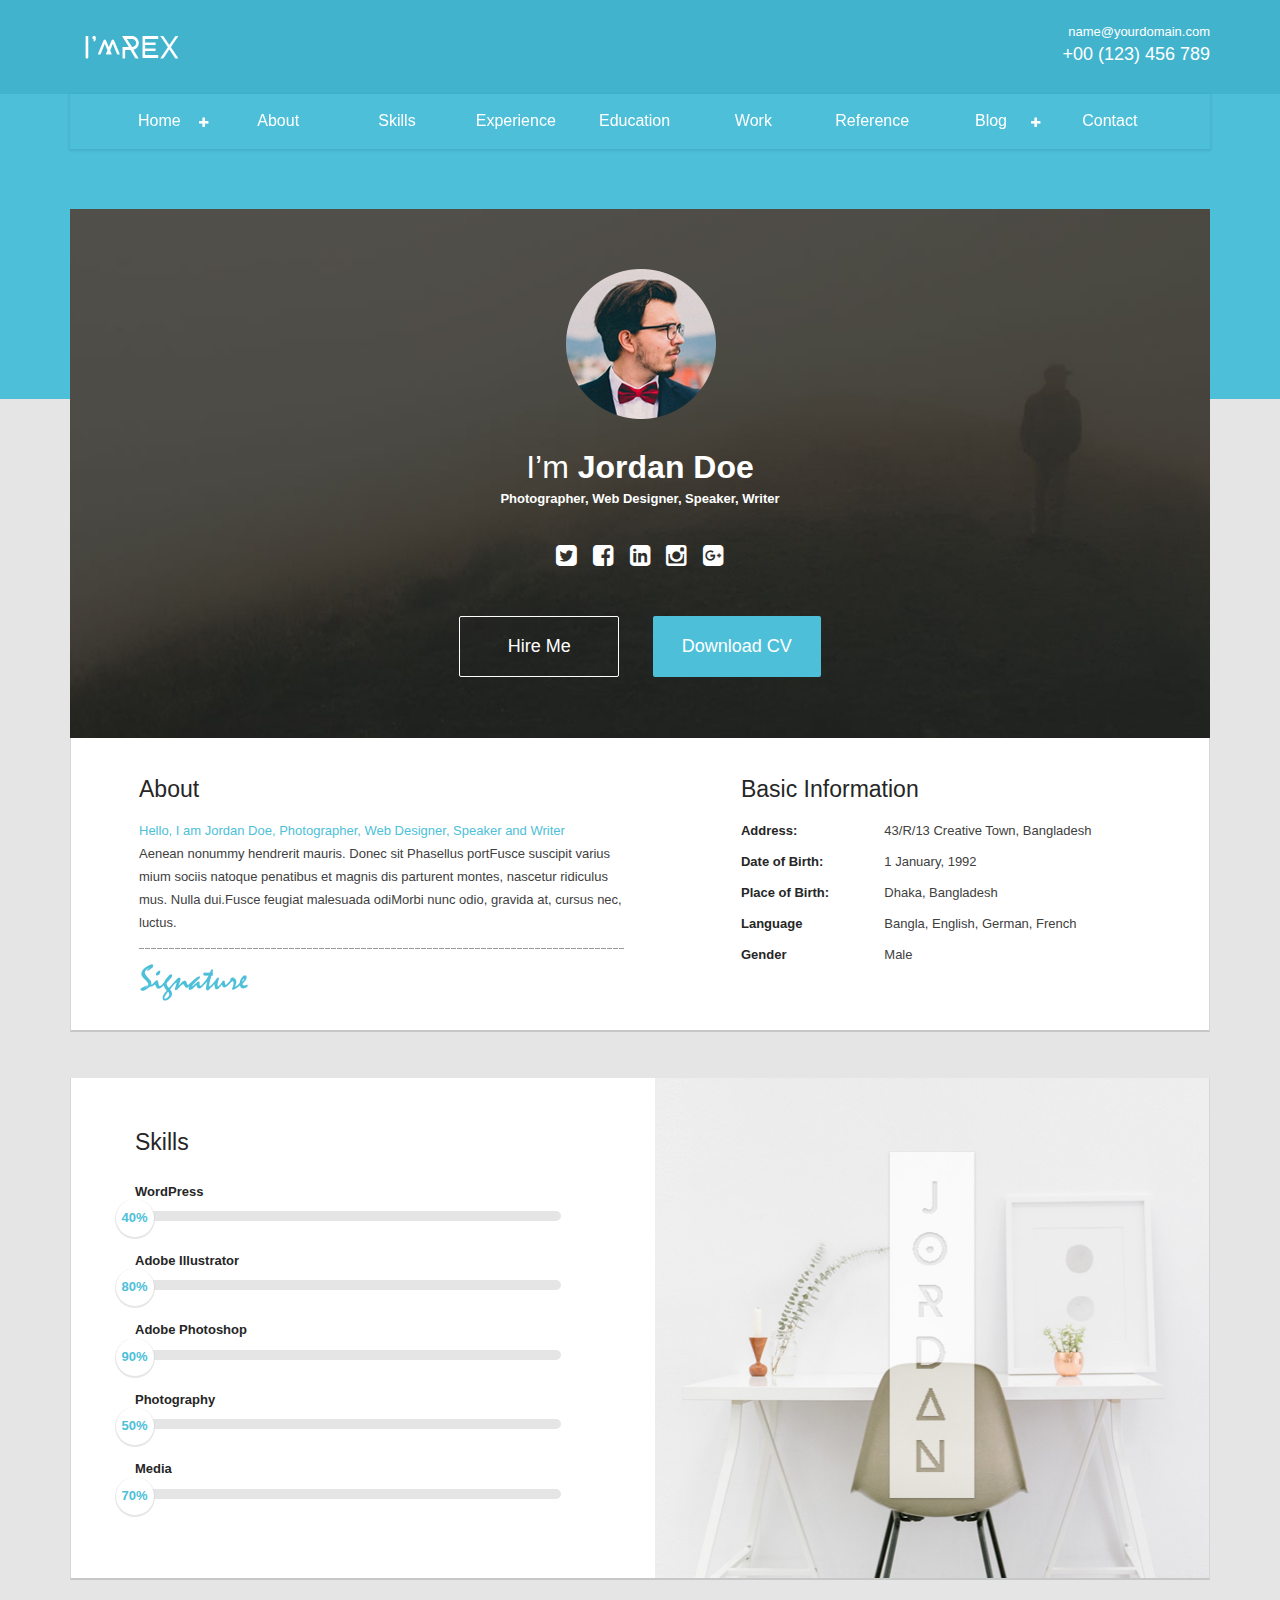
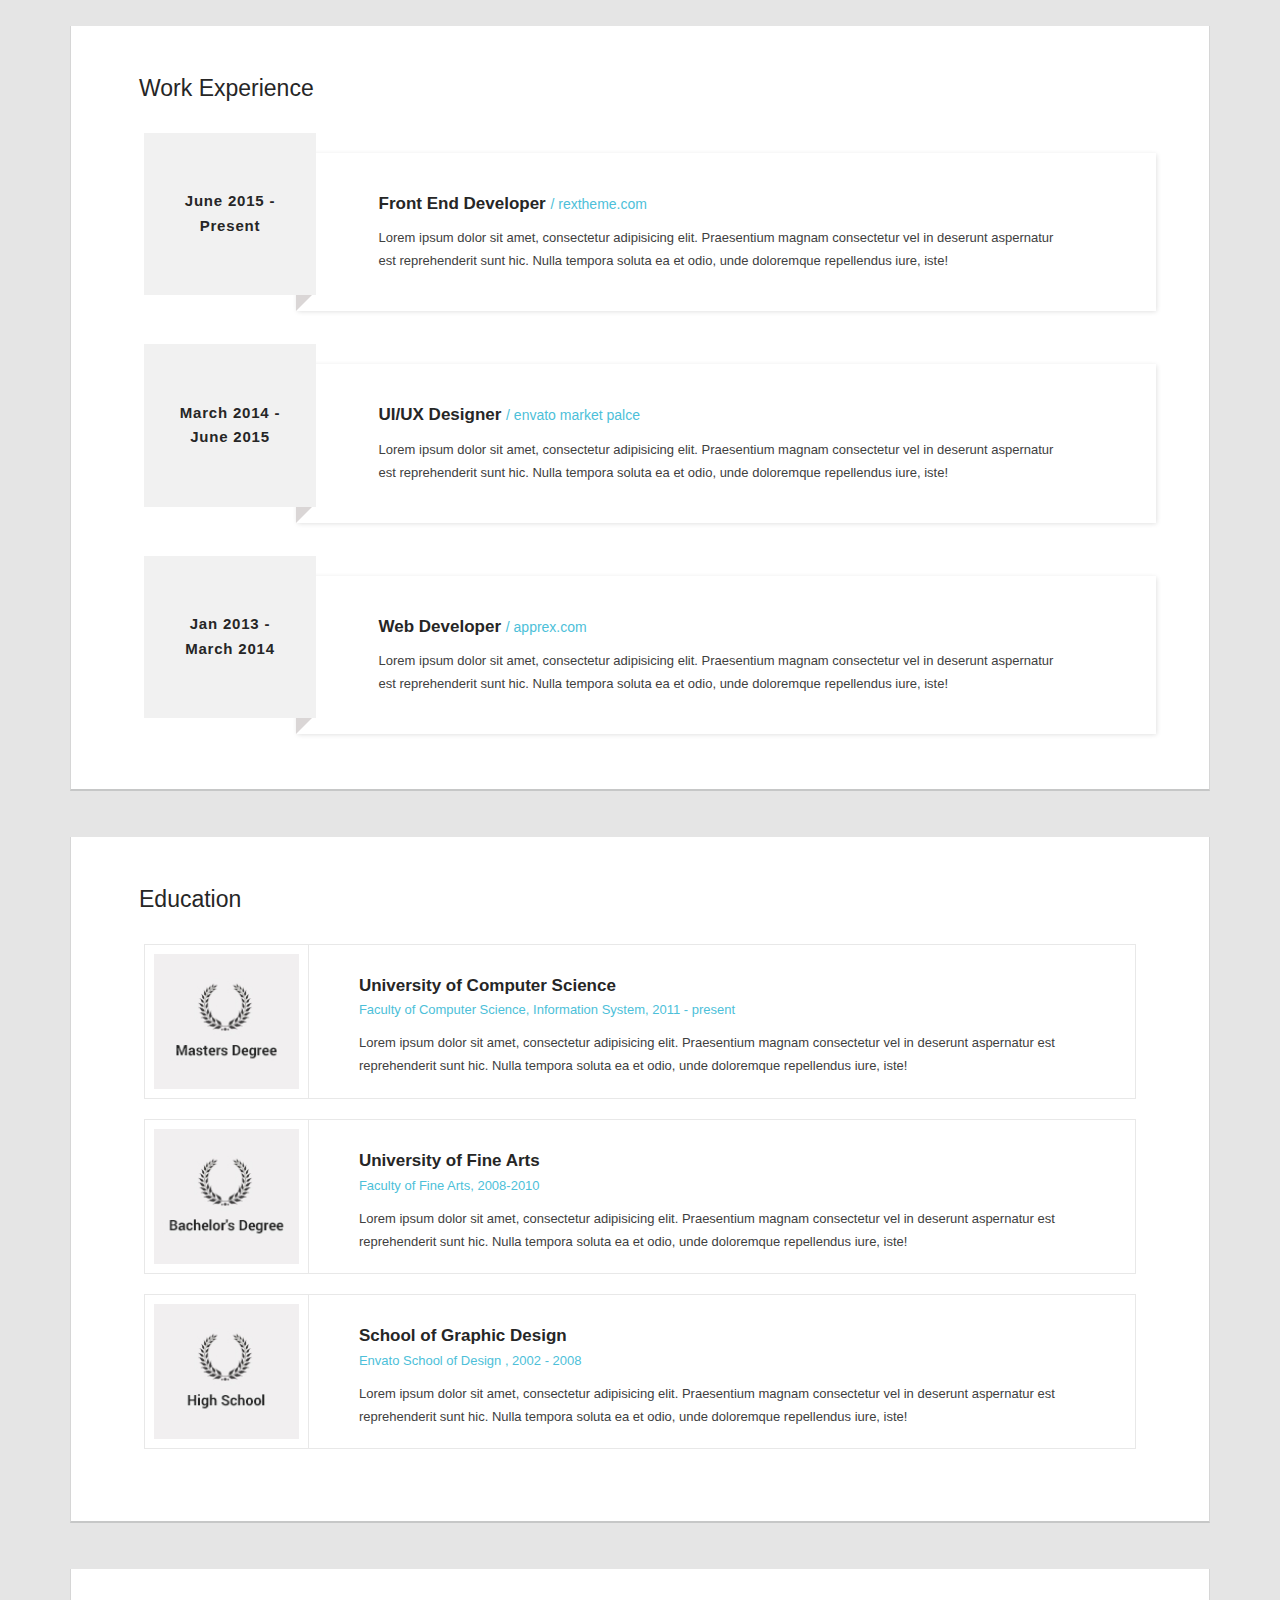
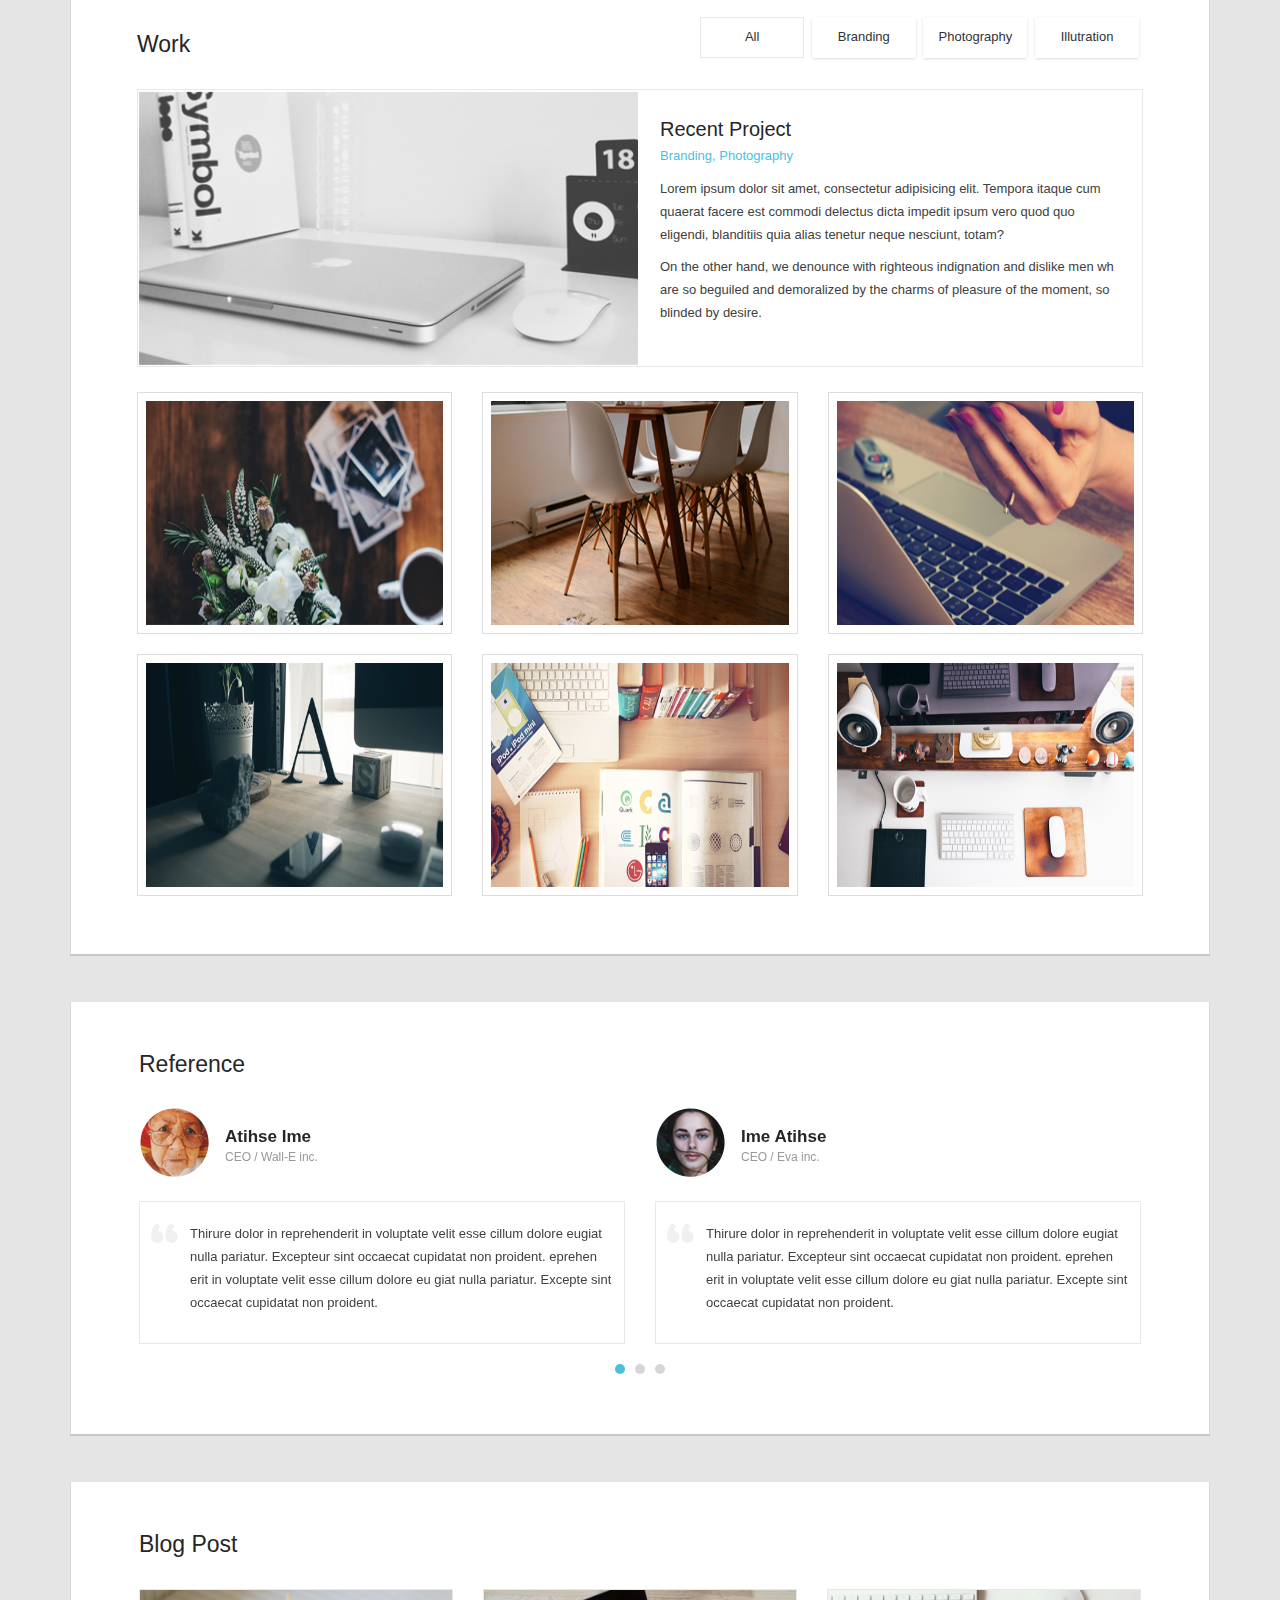
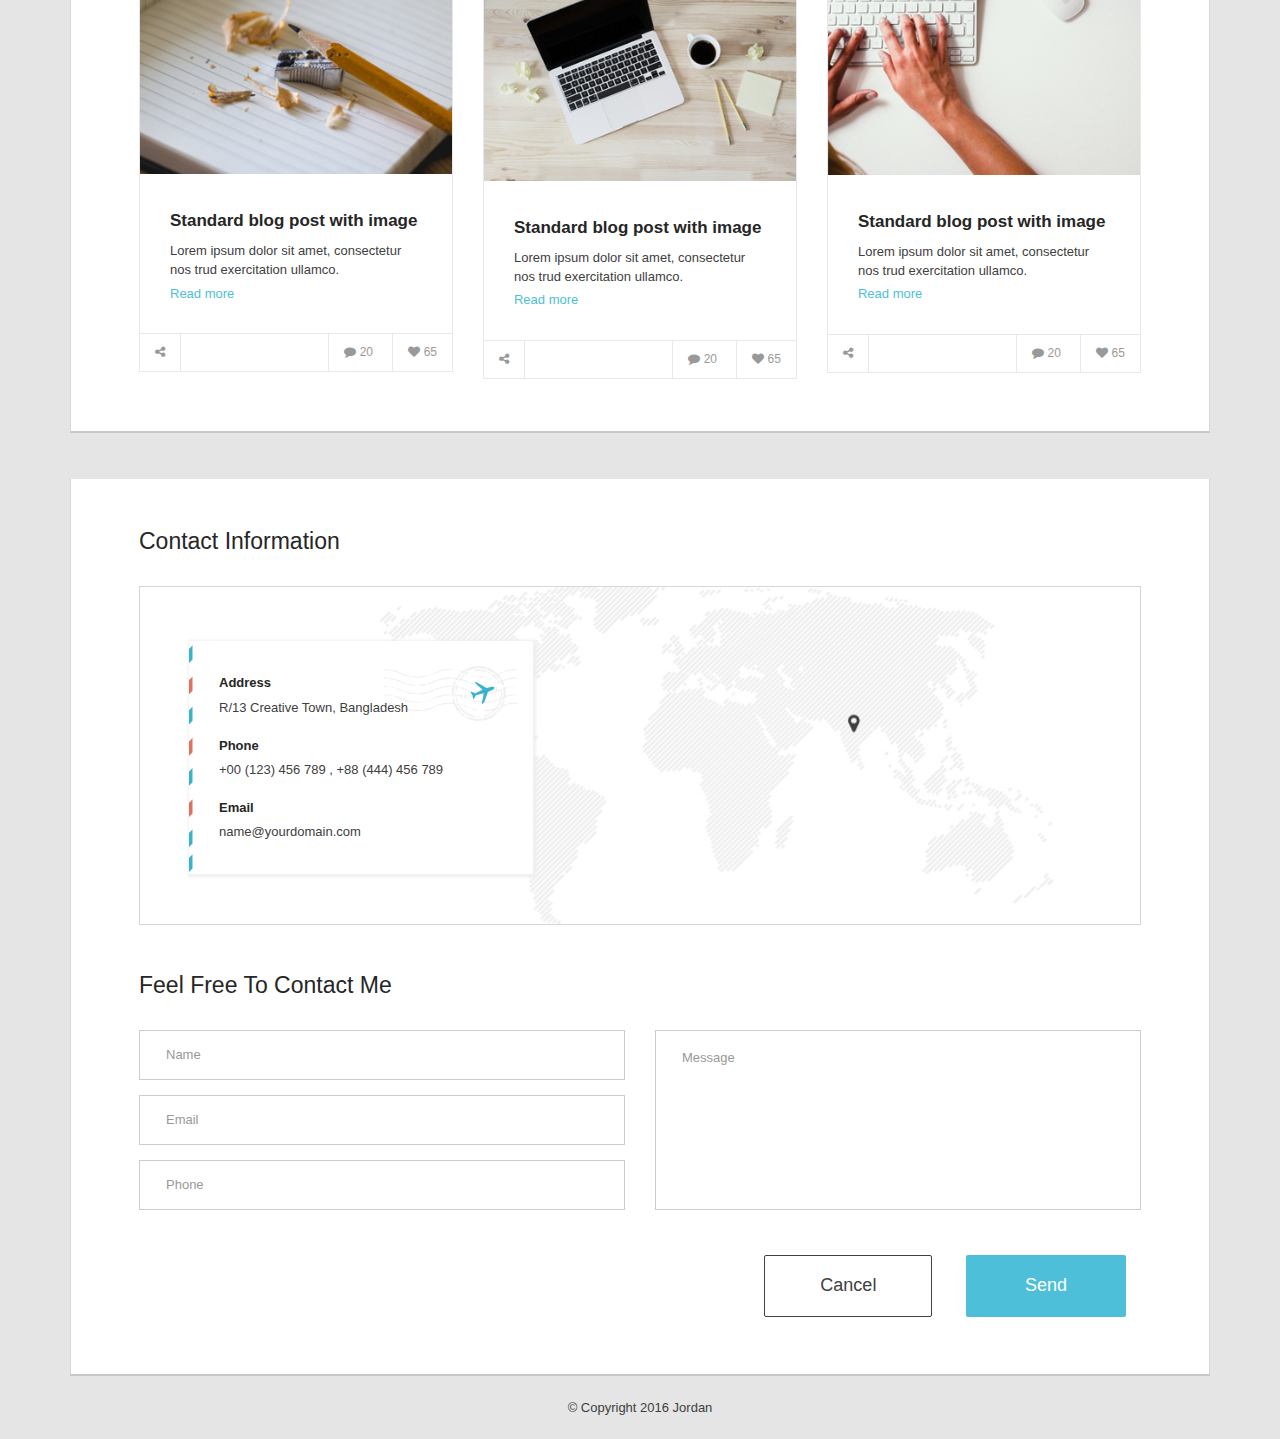
==== index.html @ 9b0bff07 "Initual commit" ====
﻿<!doctype html>
<html class="no-js" lang="">
  <head>
    <meta charset="utf-8">
    <meta http-equiv="x-ua-compatible" content="ie=edge">
    <title>I’mRex - Personal Resume HTML Template</title>
    <meta name="description" content="">
    <meta name="viewport" content="width=device-width, initial-scale=1">

    <link rel="apple-touch-icon" href="apple-touch-icon.png">
    <!-- Place favicon.ico in the root directory -->
    <link rel="icon" type="image/png" href="favicon.png">

    <link rel="stylesheet" href="css\vendor\font-awesome.min.css">
    <link rel="stylesheet" href="css\vendor\animate.min.css">
    <link rel="stylesheet" href="css\vendor\owl.carousel.css">
    <link rel="stylesheet" href="css\vendor\owl.transitions.css">
    <link rel="stylesheet" href="css\style.css">
    <script src="js\vendor\modernizr.js"></script>
  </head>
  <body class="single">
    <!--[if lt IE 8]>
      <p class="browserupgrade">You are using an <strong>outdated</strong> browser. Please <a href="http://browsehappy.com/">upgrade your browser</a> to improve your experience.</p>
    <![endif]-->

    <!-- Loader to display before content Load-->
    <div class="loading"><img src="img\puff.gif" alt=""></div>



  <!-- Add your site or application content here -->

	<header class="header">
  <div class="container">
    <div class="row" role="banner">
      <div class="col-md-6">
        <div class="logo">
          <img src="img\logo.png" alt="Logo">
        </div>
      </div>
      <div class="col-md-6 header-contact-address">
        <a href="mailto:name@yourdomain.com">name@yourdomain.com</a><br>
        <a href="tel:+00123456789">+00 (123) 456 789</a>
      </div>
    </div>
  </div>
</header>

	<!-- nav section -->
	<div class="main-menu">
	<div id="rex-sticky">
		<div class="container">
			<div class="row">
				<div class="col-md-12 menu-section">
			      
  <div class="menu-button one-page">Menu</div>
  <nav>
    <ul id="navigation-menu" data-breakpoint="992" class="flexnav one-page">
      <li><a href="index.html">Home</a>
          <ul>
            <li><a href="index-2.html">Home Page 2</a></li>
            <li><a href="index-3.html">Home Page 3</a></li>
          </ul>
      </li>
      <li><a href="#about">About</a>
      <li><a href="#skills">Skills</a></li>
      <li><a href="#experience">Experience</a></li>
      <li><a href="#education">Education</a></li>
      <li><a href="#work">Work</a></li>
      <li><a href="#reference-link">Reference</a></li>
      <li><a href="#blog">Blog</a>
          <ul>
            <li><a href="#">Blog Layout</a>
              <ul>
                <li><a href="blog.html">Three Column</a></li>
                <li><a href="blog-2.html">With Sidebar</a></li>
              </ul>
            </li>
            <li><a href="#">Single Post</a>
              <ul>
                <li><a href="single-blog-right.html">Left Side Bar</a></li>
                <li><a href="single-blog-left.html">Right Side Bar</a></li>
                <li><a href="single-blog.html">Single Blog</a></li>
              </ul>
            </li>
          </ul>
      </li>
      <li><a href="#contact">Contact</a></li>
    </ul>
  </nav>				
				</div>
			</div>
		</div>
	</div>
</div>


	<span class="background"></span>
	<section class="main">
		<div class="container">
			<div class="row">
				<div class="col-md-12">
					<div class="about">
							<!-- About section first style -->

	<div class="hero">
		<div class="hero-inner">
	    <a href="" class="hero-logo"><img src="img\profile-img.png" alt="Logo Image"></a>
			<div class="hero-copy">
				<h1><span>I’m</span> Jordan Doe</h1>
				<h6>Photographer, Web Designer, Speaker, Writer</h6>
				<div class="media-link">
					<a href="#"><i class="fa fa-twitter-square"></i></a>
					<a href="#"><i class="fa fa-facebook-square"></i></a>
					<a href="#"><i class="fa fa-linkedin-square"></i></a>
					<a href="#"><i class="fa fa-instagram"></i></a>
					<a href="#"><i class="fa fa-google-plus-square"></i></a>
				</div>	
				<div class="hero-btn">
					<a class="btn btn-default rex-primary-btn-effect-No" href="#contact" role="button"><span>Hire Me</span></a>
					<a class="btn btn-default rex-primary-btn-effect" href="#" role="button">Download CV</a>
				</div>
			</div>
		</div>
	</div>
	<div class="active-section" id="about">
		<div class="about-section">
			<div class="row">
				<div class="col-md-6">
					<h4>About</h4>
					<div class="about-content">
						<span class="active-color">Hello, I am Jordan Doe, Photographer, Web Designer, Speaker and Writer</span>
						<p>Aenean nonummy hendrerit mauris. Donec sit Phasellus portFusce suscipit varius mium 
						sociis natoque penatibus et magnis dis parturent montes, nascetur ridiculus mus. Nulla
						dui.Fusce feugiat malesuada odiMorbi nunc odio, gravida at, cursus nec, luctus.</p>
						<span class="border-dashed"></span>
						<img src="img\signature.png" alt="">
					</div>
				</div>
				<div class="col-md-5 col-md-offset-1">
					<h4>Basic Information</h4>
					<ul class="list-group">
						<li class="list-group-item">
							<div class="row">
								<div class="col-md-4">
									<h6>Address:</h6>
								</div>
								<div class="col-md-8">
									<p>43/R/13  Creative Town, Bangladesh</p>
								</div>
							</div>
						</li>
						<li class="list-group-item">
							<div class="row">
								<div class="col-md-4">
									<h6>Date of Birth:</h6>
								</div>
								<div class="col-md-8">
									<p>1 January, 1992</p>
								</div>
							</div>
						</li>
						<li class="list-group-item">
							<div class="row">
								<div class="col-md-4">
									<h6>Place of Birth:</h6>
								</div>
								<div class="col-md-8">
									<p>Dhaka, Bangladesh</p>
								</div>
							</div>
						</li>
						<li class="list-group-item">
							<div class="row">
								<div class="col-md-4">
									<h6>Language</h6>
								</div>
								<div class="col-md-8">
									<p>Bangla, English, German, French </p>
								</div>
							</div>
						</li>
						<li class="list-group-item">
							<div class="row">
								<div class="col-md-4">
									<h6>Gender</h6>
								</div>
								<div class="col-md-8">
									<p>Male</p>
								</div>
							</div>
						</li>
					</ul>
				</div>
			</div>
		</div>
	</div>

					</div>

					<br>
					<br>
					<!-- skill-section -->
							<div id="skills" class="active-section">
	<div class="section-block skill-section">
		<div class="row">
			<div class="col-md-6">
				<div class="skill-content">
					<h4 class="title">Skills</h4>

					<h6>WordPress</h6>
					<div class="skillbar clearfix " data-percent="40%">
						<div class="skillbar-bar"></div>
						<div class="skill-bar-percent">40%</div>
					</div> <!-- End Skill Bar -->

					<h6>Adobe Illustrator</h6>
					<div class="skillbar clearfix " data-percent="70%">
						<div class="skillbar-bar"></div>
						<div class="skill-bar-percent">80%</div>
					</div> <!-- End Skill Bar -->

					<h6>Adobe Photoshop</h6>
					<div class="skillbar clearfix " data-percent="80%">
						<div class="skillbar-bar"></div>
						<div class="skill-bar-percent">90%</div>
					</div> <!-- End Skill Bar -->

					<h6>Photography</h6>
					<div class="skillbar clearfix " data-percent="50%">
						<div class="skillbar-bar"></div>
						<div class="skill-bar-percent">50%</div>
					</div> <!-- End Skill Bar -->

					<h6>Media</h6>
					<div class="skillbar clearfix " data-percent="70%">
						<div class="skillbar-bar"></div>
						<div class="skill-bar-percent">70%</div>
					</div> <!-- End Skill Bar -->
				</div>
			</div>
			<div class="col-md-6">
				<img class="img-responsive" src="img\skill\skill-img1.jpeg" alt="">
			</div>
		</div>
	</div>
	</div>
					<br>
					<br>

					<!-- experience-section -->
						<div id="experience" class="active-section">
	<div class="section-block experience">
		<h4 class="title">Work Experience</h4>
		<div class="row">
			<div id="rex-experience-slider">
				<div class="listing-content">
					<div class="col-md-2 list-img">
						<!-- <img src="http://placehold.it/142x133" alt=""> -->
						<div class="experience-date">
							<h6>June 2015 - <br>Present</h6>
						</div>
						<span class="angle"></span>
					</div>
					<div class="col-md-10 list-description">
						<h6>Front End Developer <span>/ rextheme.com</span></h6>
						<p>Lorem ipsum dolor sit amet, consectetur adipisicing elit. Praesentium magnam consectetur vel in deserunt aspernatur est reprehenderit sunt hic. Nulla tempora soluta ea et odio, unde doloremque repellendus iure, iste!</p>
					</div>
				</div>
				<div class="listing-content">
					<div class="col-md-2 list-img">
						<!-- <img src="http://placehold.it/142x133" alt=""> -->
						<div class="experience-date">
							<h6>March 2014 - <br>June 2015 </h6>
						</div>
						<span class="angle"></span>
					</div>
					<div class="col-md-10 list-description">
						<h6>UI/UX Designer <span>/ envato market palce</span></h6>
						<p>Lorem ipsum dolor sit amet, consectetur adipisicing elit. Praesentium magnam consectetur vel in deserunt aspernatur est reprehenderit sunt hic. Nulla tempora soluta ea et odio, unde doloremque repellendus iure, iste!</p>
					</div>
				</div>
				<div class="listing-content">
					<div class="col-md-2 list-img">
						<!-- <img src="http://placehold.it/142x133" alt=""> -->
						<div class="experience-date">
							<h6>Jan 2013 - <br>March 2014</h6>
						</div>
						<span class="angle"></span>
					</div>
					<div class="col-md-10 list-description">
						<h6>Web Developer <span>/ apprex.com</span></h6>
						<p>Lorem ipsum dolor sit amet, consectetur adipisicing elit. Praesentium magnam consectetur vel in deserunt aspernatur est reprehenderit sunt hic. Nulla tempora soluta ea et odio, unde doloremque repellendus iure, iste!</p>
					</div>
				</div>
			</div>
		</div>
	</div>
</div>	

					<br>
					<br>

					<!-- education-section -->
						<div id="education" class="active-section">
<div class="section-block education">
	<h4 class="title">Education</h4>
	<div class="row">
		<div id="rex-education-slider">
		<div class="listing-content">
			<div class="col-md-2 list-img">
				<img src="img\education\education-img1.jpeg" alt="">
			</div>
			<div class="col-md-10 list-description">
				<h6>University of Computer Science</h6>
				<span>Faculty of Computer Science, Information System, 2011 - present</span>
				<p>Lorem ipsum dolor sit amet, consectetur adipisicing elit. Praesentium magnam consectetur vel in deserunt aspernatur est reprehenderit sunt hic. Nulla tempora soluta ea et odio, unde doloremque repellendus iure, iste!</p>
			</div>
		</div>
		<div class="listing-content">
			<div class="col-md-2 list-img">
				<img src="img\education\education-img2.jpeg" alt="">
			</div>
			<div class="col-md-10 list-description">
				<h6>University of Fine Arts</h6>
				<span>Faculty of Fine Arts, 2008-2010</span>
				<p>Lorem ipsum dolor sit amet, consectetur adipisicing elit. Praesentium magnam consectetur vel in deserunt aspernatur est reprehenderit sunt hic. Nulla tempora soluta ea et odio, unde doloremque repellendus iure, iste!</p>
			</div>
		</div>
		<div class="listing-content">
			<div class="col-md-2 list-img">
				<img src="img\education\education-img3.jpeg" alt="">
			</div>
			<div class="col-md-10 list-description">
				<h6>School of Graphic Design</h6>
				<span>Envato School of Design , 2002 - 2008</span>
				<p>Lorem ipsum dolor sit amet, consectetur adipisicing elit. Praesentium magnam consectetur vel in deserunt aspernatur est reprehenderit sunt hic. Nulla tempora soluta ea et odio, unde doloremque repellendus iure, iste!</p>
			</div>
		</div>
		</div>
	</div>
</div>
</div>

					<br>
					<br>
					
					<!-- Work-section -->
						<div class="active-section" id="work">
	<div class="portfolio-section box-border rex-works-showcase">
	      <div class="row rex-portfolio-showcase">
	          <h4 class="title">Work</h4>
	          <div class="row">
	          	<div class="portfolio-menu">
		            <div class="col-md-12 portfolio-filter rex-filter-btns">
		              <div class="btn btn-default filter" data-filter="all">All</div>
		              <div class="btn btn-default filter" data-filter="identity">Branding</div>
		              <div class="btn btn-default filter" data-filter="photography">Photography</div>
		              <div class="btn btn-default filter" data-filter="ui">Illutration</div>
		            </div>
	            </div>
	          </div>

	          <figure class="row rex-featured-portfolio" role="tabpanel" id="portfolio-intro">
					<div class="rex-featured">
						<div class="col-md-12">
							<div class="display-flax featured-box">
								<div class="col-md-6">
									<img class="img-responsive" src="img\work\work-img1.jpeg" alt="">
								</div>
								<div class="col-md-6">
									<div class="rex-featured-description">
										<h6>Recent Project</h6>
										<span>Branding, Photography</span>
										<p>Lorem ipsum dolor sit amet, consectetur adipisicing elit. Tempora itaque cum quaerat facere est commodi delectus dicta impedit ipsum vero quod quo eligendi, blanditiis quia alias tenetur neque nesciunt, totam?</p>
										<p>On the other hand, we denounce with righteous indignation and dislike men wh
										are so beguiled and demoralized by the charms of pleasure of the moment, so 
										blinded by desire.</p>
									</div>
								</div>
							</div>
						</div>
					</div>
	          </figure>
	    
	          <div class="row rex-portfolios" role="tabpanel" id="rex-portfolios">
	    
	            <figure class="identity col-lg-4 col-sm-6 rex-portfolio-item">
					<div class="work-img">
						<img src="img\work\work-img2.jpeg" alt="" class="img-thumbnail">
					</div>
					<figcaption class="rex-featured-description">
						<div class="rex-portfolios-title">
							<h6>Recent Project</h6>
							<span>Branding, Photography</span>
						</div>
						<p>Lorem ipsum dolor sit amet, consectetur adipisicing elit. Tempora itaque cum quaerat facere est commodi delectus dicta impedit ipsum vero quod quo eligendi, blanditiis quia alias tenetur neque nesciunt, totam?</p>
					</figcaption>
	            </figure>

	            <figure class="photography col-lg-4 col-sm-6 rex-portfolio-item">
					<div class="work-img">
						<img src="img\work\work-img3.jpeg" alt="" class="img-thumbnail">
					</div>
					<figcaption class="rex-featured-description">
						<div class="rex-portfolios-title">
							<h6>Recent Project</h6>
							<span>Branding, Photography</span>
						</div>
						<p>Lorem ipsum dolor sit amet, consectetur adipisicing elit. Tempora itaque cum quaerat facere est commodi delectus dicta impedit ipsum vero quod quo eligendi, blanditiis quia alias tenetur neque nesciunt, totam?</p>
					</figcaption>
	            </figure>

	            <figure class="ui identity col-lg-4 col-sm-6 rex-portfolio-item">
					<div class="work-img">
						<img src="img\work\work-img4.jpeg" alt="" class="img-thumbnail">
					</div>
					<figcaption class="rex-featured-description">
						<div class="rex-portfolios-title">
							<h6>Recent Project</h6>
							<span>Branding, Photography</span>
						</div>
						<p>Lorem ipsum dolor sit amet, consectetur adipisicing elit. Tempora itaque cum quaerat facere est commodi delectus dicta impedit ipsum vero quod quo eligendi, blanditiis quia alias tenetur neque nesciunt, totam?</p>
					</figcaption>
	            </figure>	

	    
	            <figure class="ui photography col-lg-4 col-sm-6 rex-portfolio-item">
					<div class="work-img">
						<img src="img\work\work-img5.jpeg" alt="" class="img-thumbnail">
					</div>
					<figcaption class="rex-featured-description">
						<div class="rex-portfolios-title">
							<h6>Recent Project</h6>
							<span>Branding, Photography</span>
						</div>
						<p>Lorem ipsum dolor sit amet, consectetur adipisicing elit. Tempora itaque cum quaerat facere est commodi delectus dicta impedit ipsum vero quod quo eligendi, blanditiis quia alias tenetur neque nesciunt, totam?</p>
					</figcaption>
	            </figure>

	            <figure class="ui photography identity col-lg-4 col-sm-6 rex-portfolio-item">
					<div class="work-img">
						<img src="img\work\work-img6.jpeg" alt="" class="img-thumbnail">
					</div>
					<figcaption class="rex-featured-description">
						<div class="rex-portfolios-title">
							<h6>Recent Project</h6>
							<span>Branding, Photography</span>
						</div>
						<p>Lorem ipsum dolor sit amet, consectetur adipisicing elit. Tempora itaque cum quaerat facere est commodi delectus dicta impedit ipsum vero quod quo eligendi, blanditiis quia alias tenetur neque nesciunt, totam?</p>
					</figcaption>
	            </figure>

	            <figure class="identity ui photography col-lg-4 col-sm-6 rex-portfolio-item">
					<div class="work-img">
						<img src="img\work\work-img7.jpeg" alt="" class="img-thumbnail">
					</div>
					<figcaption class="rex-featured-description">
						<div class="rex-portfolios-title">
							<h6>Recent Project</h6>
							<span>Branding, Photography</span>
						</div>
						<p>Lorem ipsum dolor sit amet, consectetur adipisicing elit. Tempora itaque cum quaerat facere est commodi delectus dicta impedit ipsum vero quod quo eligendi, blanditiis quia alias tenetur neque nesciunt, totam?</p>
					</figcaption>
	            </figure>	

	            
	          </div>
	      </div>
	</div>
</div>

					<br>
					<br>
					
					<!-- Reference-section -->
						<div class="active-section" id="reference-link">
	<section class="section-block">
		<h4 class="title reference-link-title">Reference</h4>
		<div class="row">
			<div id="reference" class="owl-carousel">
				<div class="col-md-12 reference">
					<div class="reference-img pull-left">
						<img class="img-circle" src="img\reference\reference-img1.png" alt="">
					</div>
					<div class="reference-title">
						<h6>Atihse Ime</h6>
						<span>CEO / Wall-E inc.</span>
					</div>
					<div class="clearfix"></div>
					<div class="reference-description">
						<p>Thirure dolor in reprehenderit in voluptate velit esse cillum dolore eugiat 
						nulla pariatur. Excepteur sint occaecat cupidatat non proident. eprehen
						erit in voluptate velit esse cillum dolore eu giat nulla pariatur. Excepte
						sint occaecat cupidatat non proident. </p>
					</div>
				</div>
				<div class="col-md-12 reference">
					<div class="reference-img pull-left">
						<img class="img-circle" src="img\reference\reference-img2.png" alt="">
					</div>
					<div class="reference-title">
						<h6>Ime Atihse </h6>
						<span>CEO / Eva inc.</span>
					</div>
					<div class="clearfix"></div>
					<div class="reference-description">
						<p>Thirure dolor in reprehenderit in voluptate velit esse cillum dolore eugiat 
						nulla pariatur. Excepteur sint occaecat cupidatat non proident. eprehen
						erit in voluptate velit esse cillum dolore eu giat nulla pariatur. Excepte
						sint occaecat cupidatat non proident. </p>
					</div>
				</div>
				<div class="col-md-12 reference">
					<div class="reference-img pull-left">
						<img class="img-circle" src="img\reference\reference-img1.png" alt="">
					</div>
					<div class="reference-title">
						<h6>Atihse Ime</h6>
						<span>CEO / Wall-E inc.</span>
					</div>
					<div class="clearfix"></div>
					<div class="reference-description">
						<p>Thirure dolor in reprehenderit in voluptate velit esse cillum dolore eugiat 
						nulla pariatur. Excepteur sint occaecat cupidatat non proident. eprehen
						erit in voluptate velit esse cillum dolore eu giat nulla pariatur. Excepte
						sint occaecat cupidatat non proident. </p>
					</div>
				</div>
				<div class="col-md-12 reference">
					<div class="reference-img pull-left">
						<img class="img-circle" src="img\reference\reference-img2.png" alt="">
					</div>
					<div class="reference-title">
						<h6>Ime Atihse </h6>
						<span>CEO / Eva inc.</span>
					</div>
					<div class="clearfix"></div>
					<div class="reference-description">
						<p>Thirure dolor in reprehenderit in voluptate velit esse cillum dolore eugiat 
						nulla pariatur. Excepteur sint occaecat cupidatat non proident. eprehen
						erit in voluptate velit esse cillum dolore eu giat nulla pariatur. Excepte
						sint occaecat cupidatat non proident. </p>
					</div>
				</div>
				<div class="col-md-12 reference">
					<div class="reference-img pull-left">
						<img class="img-circle" src="img\reference\reference-img1.png" alt="">
					</div>
					<div class="reference-title">
						<h6>Atihse Ime</h6>
						<span>CEO / Wall-E inc.</span>
					</div>
					<div class="clearfix"></div>
					<div class="reference-description">
						<p>Thirure dolor in reprehenderit in voluptate velit esse cillum dolore eugiat 
						nulla pariatur. Excepteur sint occaecat cupidatat non proident. eprehen
						erit in voluptate velit esse cillum dolore eu giat nulla pariatur. Excepte
						sint occaecat cupidatat non proident. </p>
					</div>
				</div>
				<div class="col-md-12 reference">
					<div class="reference-img pull-left">
						<img class="img-circle" src="img\reference\reference-img2.png" alt="">
					</div>
					<div class="reference-title">
						<h6>Ime Atihse </h6>
						<span>CEO / Eva inc.</span>
					</div>
					<div class="clearfix"></div>
					<div class="reference-description">
						<p>Thirure dolor in reprehenderit in voluptate velit esse cillum dolore eugiat 
						nulla pariatur. Excepteur sint occaecat cupidatat non proident. eprehen
						erit in voluptate velit esse cillum dolore eu giat nulla pariatur. Excepte
						sint occaecat cupidatat non proident. </p>
					</div>
				</div>
			</div>
		</div>
	</section>
</div>


					<br>
					<br>
					
					<!-- Reference-section -->
						<div class="active-section" id="blog">
	<section class="section-block">
		<h4 class="title">Blog Post</h4>
		<div class="row">
			<div class="col-md-12">
				<div id="rex-blog-slider">
					<div class="col-sm-6 col-md-4">
						<div class="thumbnail rex-blog-section">
							<img src="img\blog\blog-img1.jpeg" alt="...">
							<div class="rex-caption">
								<a href="single-blog.html"><h6>Standard blog post with image </h6></a>
								<p>Lorem ipsum dolor sit amet, consectetur nos
								trud exercitation ullamco.</p>
								<a href="javascript:void(0)" class="">Read more</a>
							</div>
							<div class="post-meta">
								<a href="javascript:void(0)"><i class="fa fa-share-alt"></i></a>
								<a href="javascript:void(0)"><i class="fa fa-comment"></i>20</a>
								<a href="javascript:void(0)"><i class="fa fa-heart"></i>65</a>
							</div>
						</div>
					</div>
					<div class="col-sm-6 col-md-4">
						<div class="thumbnail rex-blog-section">
							<img src="img\blog\blog-img5.jpeg" alt="...">
							<div class="rex-caption">
								<a href="single-blog.html"><h6>Standard blog post with image </h6></a>
								<p>Lorem ipsum dolor sit amet, consectetur nos
								trud exercitation ullamco.</p>
								<a href="javascript:void(0)" class="">Read more</a>
							</div>
							<div class="post-meta">
								<a href="javascript:void(0)"><i class="fa fa-share-alt"></i></a>
								<a href="javascript:void(0)"><i class="fa fa-comment"></i>20</a>
								<a href="javascript:void(0)"><i class="fa fa-heart"></i>65</a>
							</div>
						</div>
					</div>
					<div class="col-sm-6 col-md-4">
						<div class="thumbnail rex-blog-section">
							<img src="img\blog\blog-img3.jpeg" alt="...">
							<div class="rex-caption">
								<a href="single-blog.html"><h6>Standard blog post with image </h6></a>
								<p>Lorem ipsum dolor sit amet, consectetur nos
								trud exercitation ullamco.</p>
								<a href="javascript:void(0)" class="">Read more</a>
							</div>
							<div class="post-meta">
								<a href="javascript:void(0)"><i class="fa fa-share-alt"></i></a>
								<a href="javascript:void(0)"><i class="fa fa-comment"></i>20</a>
								<a href="javascript:void(0)"><i class="fa fa-heart"></i>65</a>
							</div>
						</div>
					</div>
				</div>
			</div>
		</div>
	</section>
</div>

					<br>
					<br>

					<!-- Reference-section -->
						<div class="active-section" id="contact">
	<section class="section-block">
		<h4 class="title">Contact Information</h4>
		<div class="row">
			<div class="col-md-12">
				<div class="map">
					<img src="img\map.jpeg" alt="">
				</div>
				<div class="address col-md-4">
					<ul class="list-group">
						<li class="list-group-item">
							<h6>Address</h6>
							<p>R/13  Creative Town, Bangladesh</p>
						</li>
						<li class="list-group-item">
							<h6>Phone</h6>
							<a href="tel:+00123456789">+00 (123) 456 789 ,</a>
							<a href="tel:+88444456789">+88 (444) 456 789</a>
						</li>
						<li class="list-group-item">
							<h6>Email</h6>
							<a href="mailto:name@yourdomain.com">name@yourdomain.com</a>
						</li>
					</ul>
				</div>
			</div>
		</div>
		<br>
		<br>
		<div>
			<h4 class="title">Feel Free To Contact Me</h4>
			<form class="contact-forms">
				<div class="row">
					<div class="col-md-6">
						<div class="form-group">
							<input type="text" class="form-control" placeholder="Name">
						</div>
						<div class="form-group">
							<input type="email" class="form-control" placeholder="Email">
						</div>
						<div class="form-group">
							<input type="text" class="form-control" placeholder="Phone">
						</div>
					</div>
					<div class="col-md-6">
						<textarea class="form-control" rows="6" placeholder="Message"></textarea>
					</div>
				</div>
			</form>
			<div class="contact-btn">
				<a class="btn btn-default rex-primary-btn-effect-No dark-color" href="javascript:void(0)" role="button"><span>Cancel</span></a>
				<a class="btn btn-default rex-primary-btn-effect" href="javascript:void(0)" role="button">Send</a>
			</div>
		</div>
	</section>
</div>


					<footer>
						<div class="row">
							<div class="col-md-12">
								<p>&copy; Copyright 2016 Jordan</p>
							</div>
						</div>
					</footer>


				</div>
			</div>
		</div>
	</section>



    <script src="js\vendor\jquery.js"></script>
    <script src="js\vendor\grid.js"></script>
    <script src="js\vendor\owl.carousel.min.js"></script>
    <script src="js\vendor\wow.min.js"></script>
    <script src="js\vendor\jquery.nav.js"></script>
    <script src="js\vendor\typed.min.js"></script>
    <script src="js\vendor\jquery.scrollUp.min.js"></script>
    <script src="js\vendor\scroll.js"></script>
    <script src="js\vendor\jquery.sticky.js"></script>
    <script src="js\vendor\jquery.flexnav.min.js"></script>
    <script src="js\vendor\masonry.pkgd.min.js"></script>
    <script src="js\vendor\skrollr.js"></script>
    <script src="js\script.js"></script>
  </body>
</html>
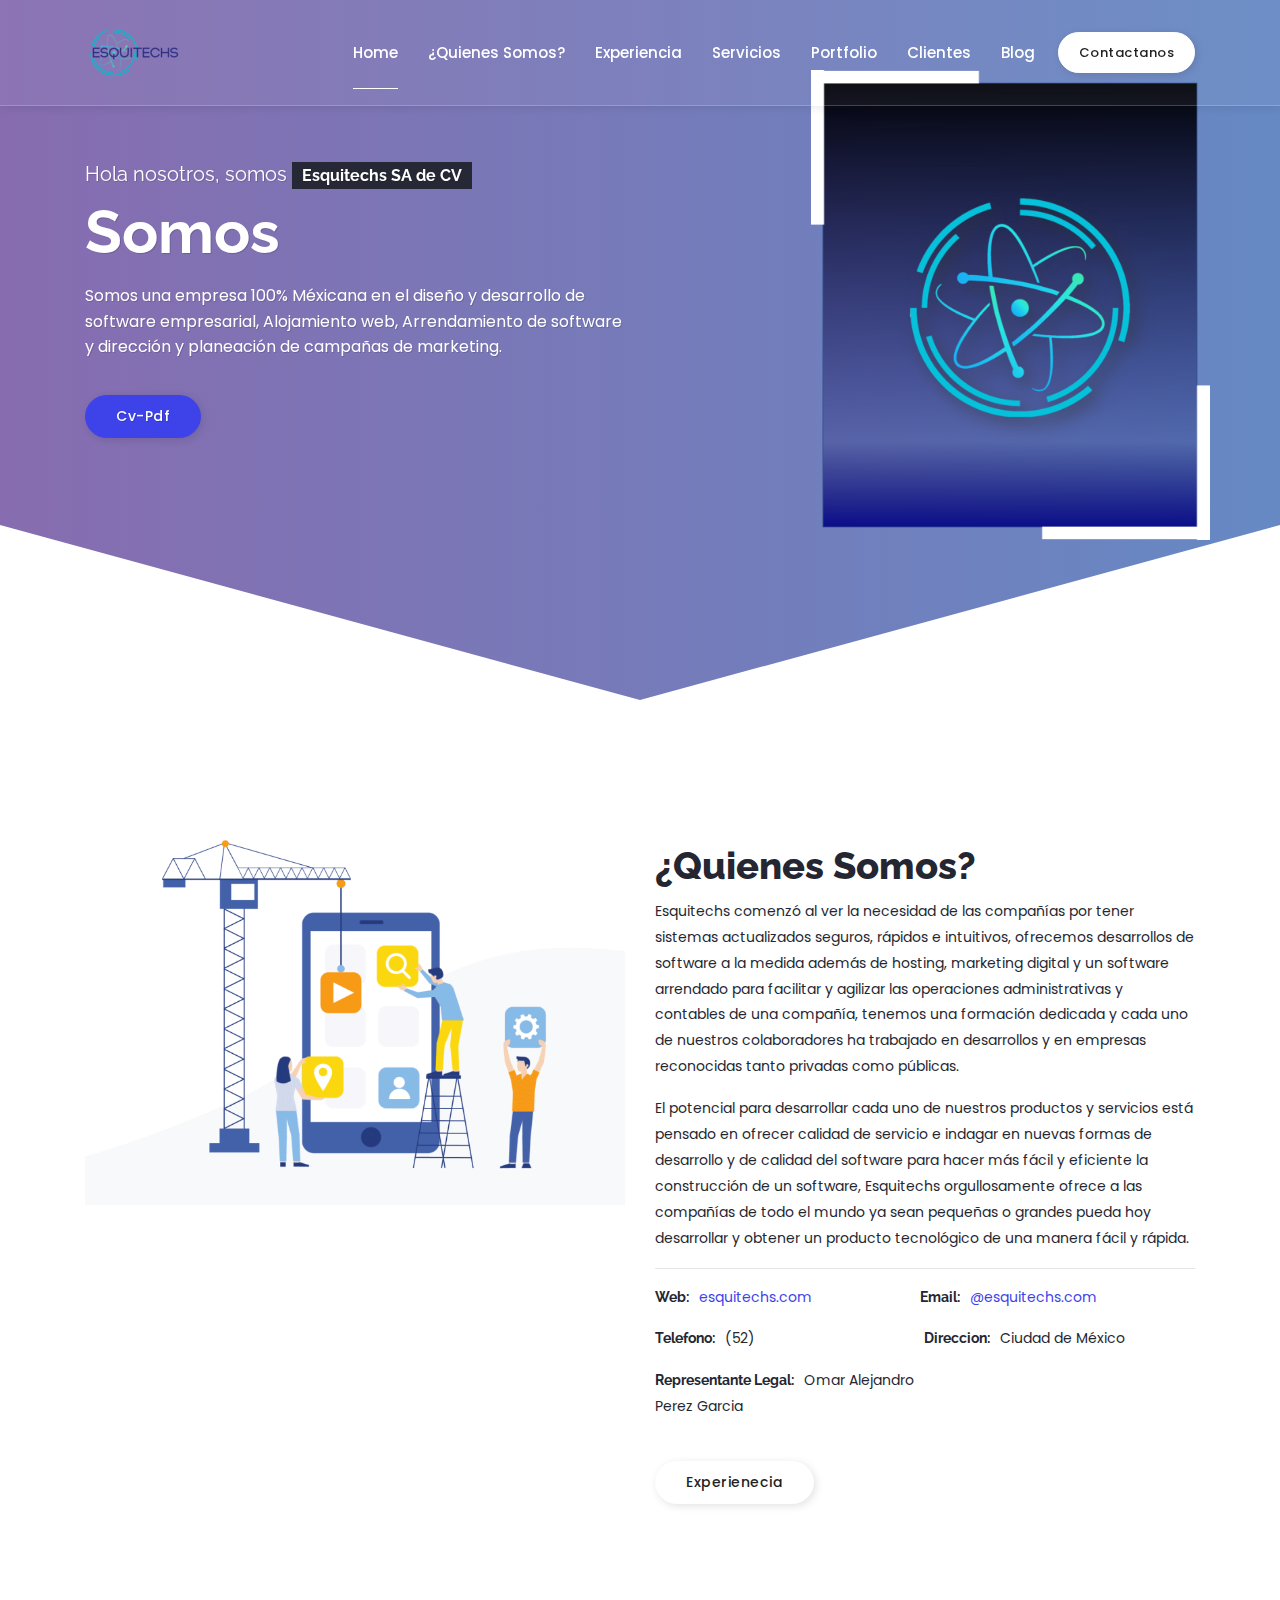
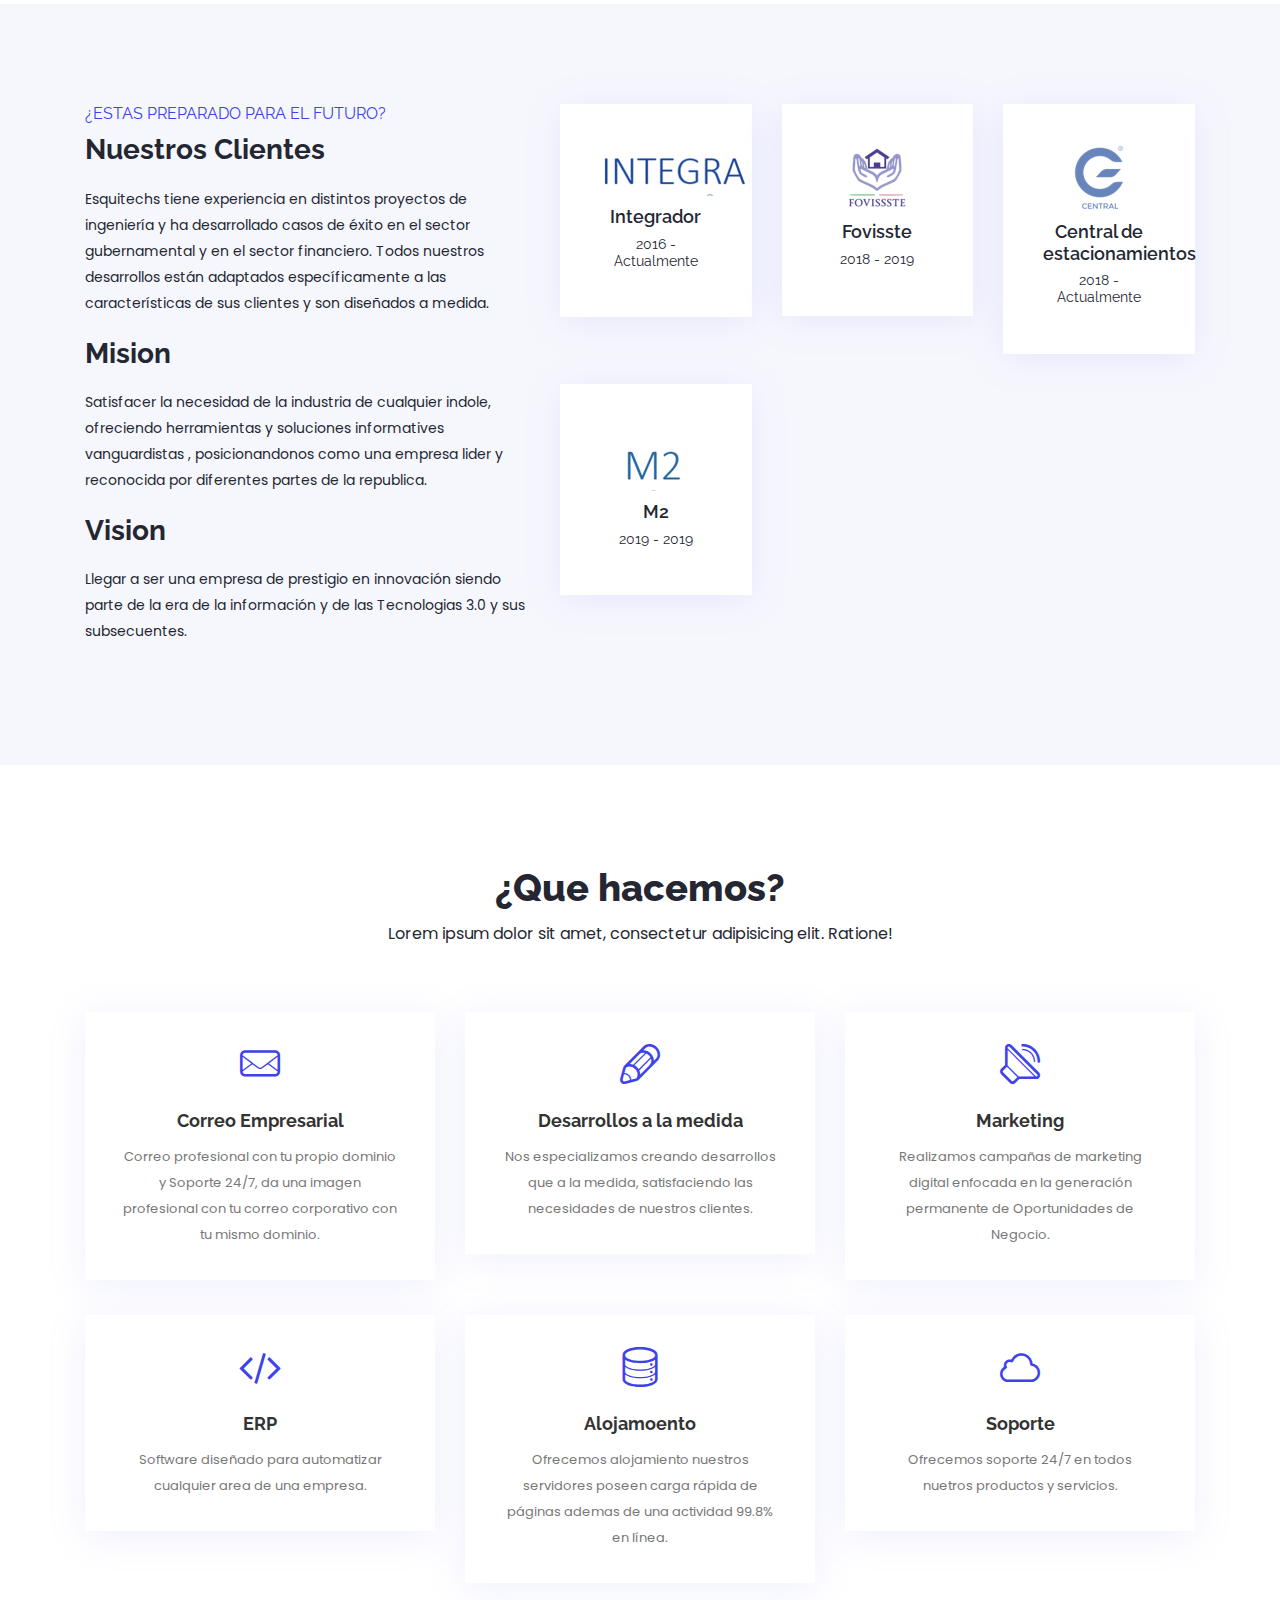
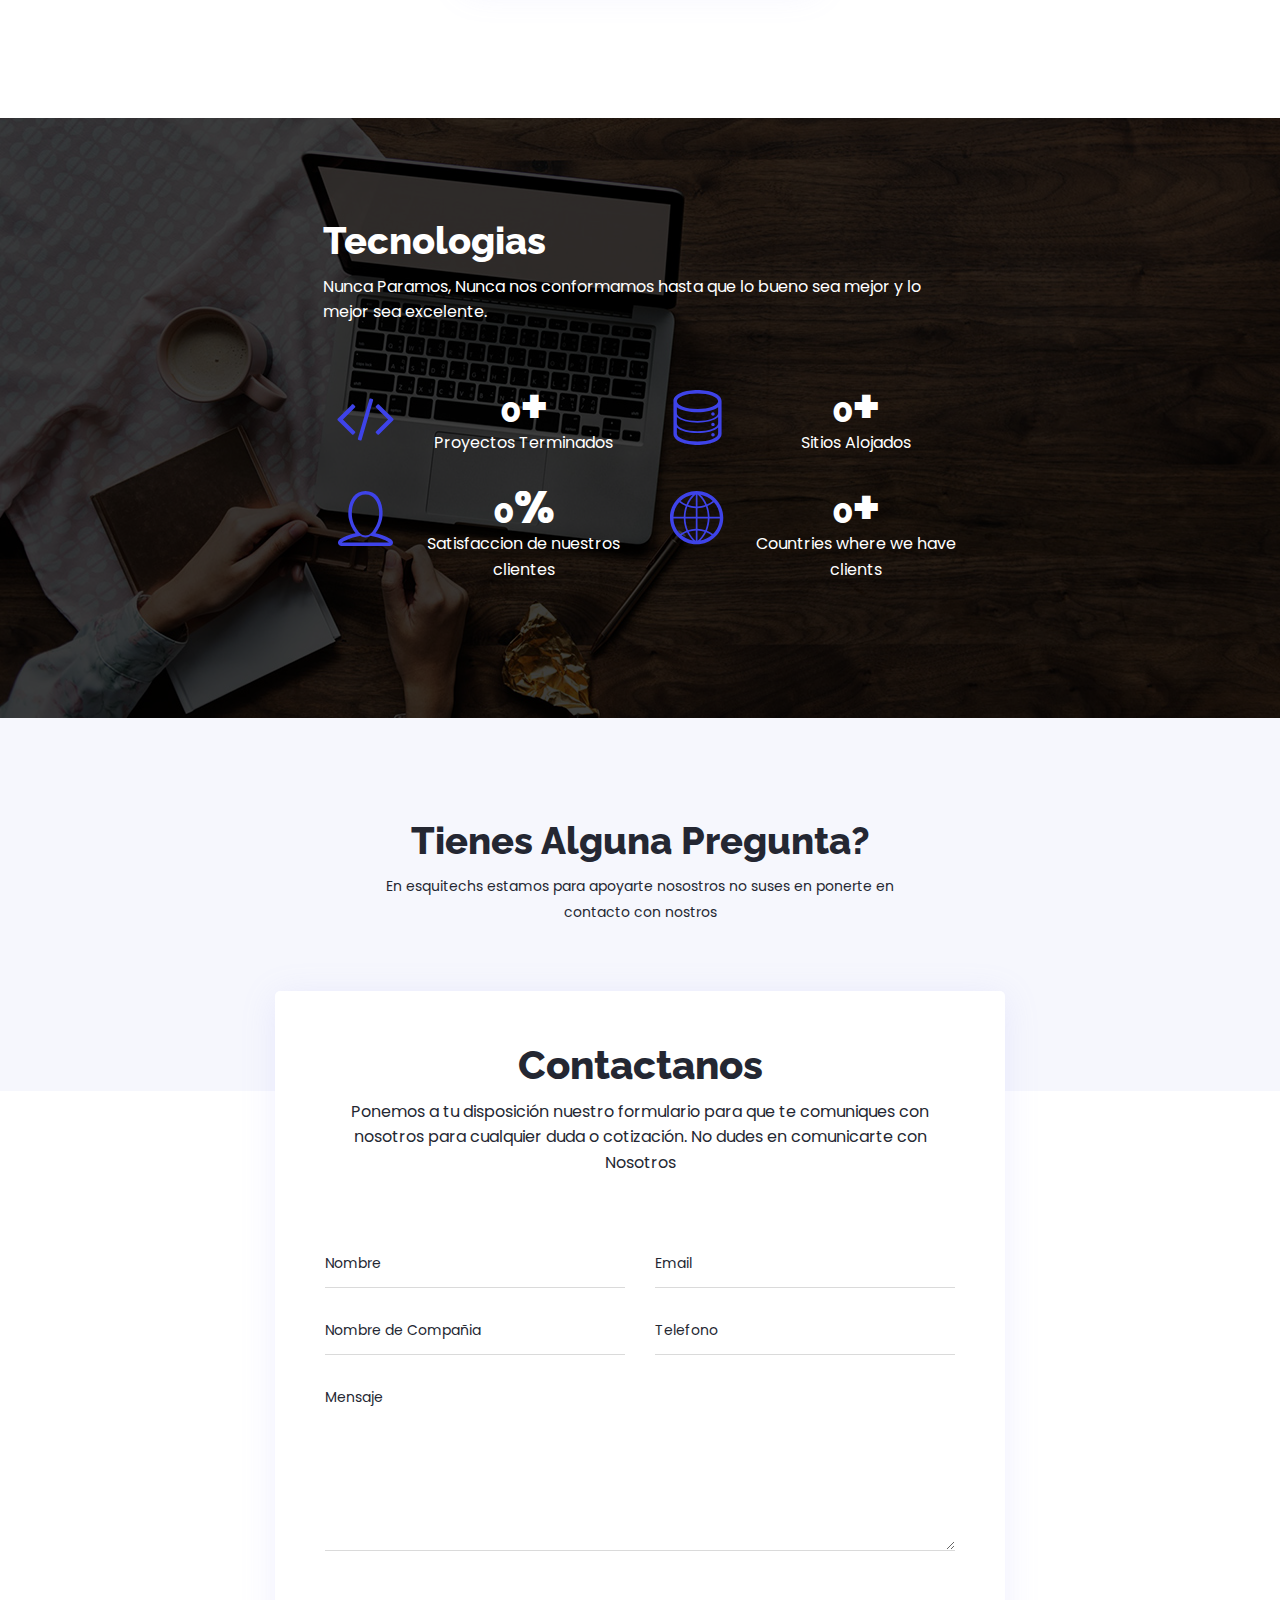
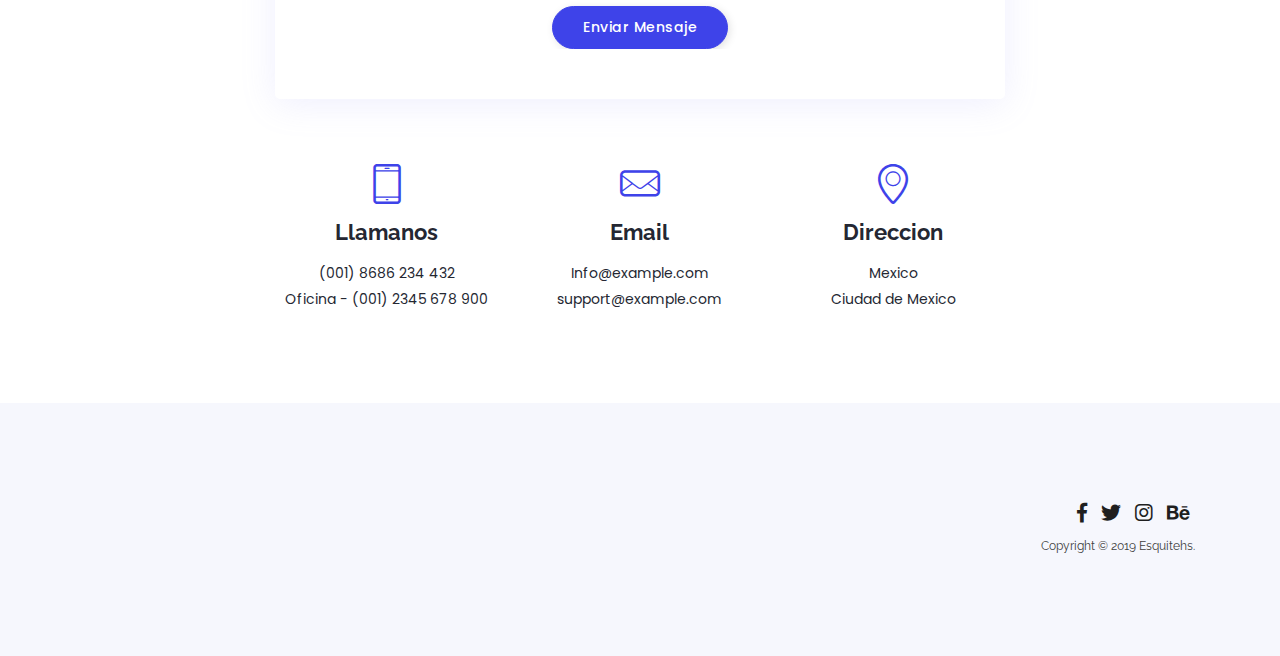
==== commit c53ad4f0: "LeoCV_V-2" ====
--- a/index.html
+++ b/index.html
@@ -1,741 +1,11 @@
-﻿<!doctype html>
-<html class="no-js" lang="">
-  <head>
-    <meta charset="utf-8">
-    <meta http-equiv="x-ua-compatible" content="ie=edge">
-    <title>I’mRex - Personal Resume HTML Template</title>
-    <meta name="description" content="">
-    <meta name="viewport" content="width=device-width, initial-scale=1">
+<!doctype html> <html lang="en"> 
+<!-- Mirrored from newtemplate.net/demo/resume/template/triangle/index.html by HTTrack Website Copier/3.x [XR&CO'2014], Tue, 10 Sep 2019 17:11:42 GMT -->
+<head> <!-- Required meta tags --> <meta charset="utf-8"> <title>Equitechs-CV</title> <meta name="description" content=""> <meta name="viewport" content="width=device-width, initial-scale=1, shrink-to-fit=no"> <!--favicon--> <link rel="shortcut icon" href="images/iconf.jpg" type="image/x-icon"> <link rel="icon" href="images/iconf.jpg" type="image/x-icon"> <!--Bootstrap--> <link rel="stylesheet" href="css/bootstrap.css"> <!--Awesome fonts--> <link rel="stylesheet" href="css/fontawesome.css"> <!--fontastic fonts--> <link rel="stylesheet" href="css/fontastic.css"> <!--lity--> <link rel="stylesheet" href="css/lity.css"> <!--animate--> <link rel="stylesheet" href="css/animate.css"> <!--carousel--> <link rel="stylesheet" href="css/owl.carousel.css"> <!--sweetalert--> <link rel="stylesheet" href="css/sweetalert.css"> <!--whatsapp button--> <link rel="stylesheet" href="css/whatsapp.css"> <!--custom--> <link rel="stylesheet" href="css/style.css"> <!--triangle--> <link rel="stylesheet" href="css/triangle.css"> <!-- Google font --> <link href="https://fonts.googleapis.com/css?family=Poppins:300,400,500,600%7CRaleway:300,400,500,600,700,800" rel="stylesheet"> </head> <body> <!-- preloader --> <div id="loader-wrapper">  <center><img src="images/log.gif" alt="" /></center> </div>  <!-- preloader ends!--> <!--Header--> <header class="header-area"> <div class="container"> <!-- Nav --> <nav class="navbar navbar-expand-lg"> <!-- Logo --> <div id="logo_home"> <img src="images/logo-white.png"></div> <!-- Logo ends! --> <!--menu toggler --> <button class="navbar-toggler" type="button" data-toggle="collapse" data-target="#menu" aria-controls="menu" aria-expanded="false" aria-label="Toggle navigation"> <span class="navbar-toggler-icon"> <span class="icon-thumbnails"></span> </span> </button> <!--menu toggler ends! --> <!--menu --> <div class="collapse navbar-collapse" id="menu"> <ul id="menu_scroll" class="navbar-nav menu"> <li><a href="#home" class="scroll active">Home</a></li> <li><a href="#about" class="scroll">¿Quienes Somos?</a></li> <li><a href="#experience" class="scroll">Experiencia</a></li> <li><a href="#services" class="scroll">Servicios</a></li> <li><a href="#portfolio" class="scroll">Portfolio</a></li> <li><a href="#clients" class="scroll">Clientes</a></li> <li><a href="#blog" class="scroll">Blog</a></li> </ul> </div> <!--menu ends!--> <!--Quote button--> <a class="btn scroll" href="#quote">Contactanos</a> </nav> <!-- Nav ends!--> </div> </header> <!-- Header ends! --> <!-- Start home --> <div id="home" class="home-area parallax_img triangle-area"> <div class="water-effect"></div> <div class="container h-100"> <div class="row h-100 align-items-center"> <!--Title text--> <div class="col-12 col-md-6 col-lg-6 home-content text-left"> <!-- Super heading --> <h5 class="greet">Hola nosotros, somos  <strong>Esquitechs SA de CV</strong></h5> <!-- Super heading ends!--> <!-- heading text --> <h1 class="skills cd-headline letters scale"> <span>Somos</span> <span class="cd-words-wrapper"> <b class="is-visible">Developer</b> <b>Designer</b> <b>Marketing</b> </span> </h1> <!-- heading text ends!--> <!-- description --> <p class="description">Somos una empresa 100% Méxicana en el diseño y desarrollo de software empresarial, Alojamiento web, Arrendamiento de software y dirección y planeación  de campañas de marketing.</p> <!-- description ends!--> <!-- button--> <div class="button-area">  <a class="btn scroll button-scheme" href="#0">Cv-pdf</a> </div> <!-- button ends! --> </div> <!--Title text ends!--> </div> <div class="image-item row h-100 align-items-center"> <img src="images/big-profile.png" alt=""> </div> </div> </div> <!-- home ends! --> <!-- Start about --> <div id="about" class="single-section about-area"> <div class="container"> <div class="row"> <!-- About image --> <div class="col-sm-12 col-lg-6"> <div class="about-img"> <img src="images/about-image.gif" alt=""/> </div> </div> <!-- About image ends! --> <!-- about content --> <div class="col-sm-12 col-lg-6"> <div class="about-content"> <!--Heading section--> <div class="section-heading"> <h2 class="section-title">¿Quienes Somos?</h2> </div> <!--Heading section ends!--> <!--Describtion--> <p>Esquitechs comenzó al ver la necesidad de las compañías por tener sistemas actualizados seguros, rápidos e intuitivos, ofrecemos desarrollos de software a la medida además de hosting, marketing digital y un software arrendado para facilitar y agilizar las operaciones administrativas y contables de una compañía, tenemos una formación dedicada y cada uno de nuestros colaboradores ha trabajado en desarrollos y en empresas reconocidas tanto privadas como públicas.</p> <p>El potencial para desarrollar  cada uno de nuestros productos y servicios está pensado en ofrecer calidad de servicio e indagar en nuevas formas de desarrollo y de calidad del software para hacer más fácil y eficiente la construcción de un software, Esquitechs orgullosamente ofrece a las compañías de todo el mundo  ya sean pequeñas o grandes pueda  hoy desarrollar y obtener un producto tecnológico de una manera fácil y rápida.
+</p> <!--Describtion ends!--> <hr> <!--about details--> <ul class="list-inline about-info"><li> <span>Web:</span> <a href="https://esquitechs.com/"> <p>esquitechs.com</p> </a> </li><li> <span>Email:</span> <p><a href="mailto:sadiq@example.com">@esquitechs.com</a></p> </li> <li> <span>Telefono:</span> <p>(52) </p> </li> <li> <span>Direccion:</span> <p>Ciudad de México</p> </li>  <li> <span>Representante Legal:</span> <p>Omar Alejandro Perez Garcia</p> </li> </ul> <!--about details ends!--> <!--buttons-->  <a href="#experience" class="btn scroll">Experienecia</a> <!--buttons ends!--> </div> </div> </div> <!-- about content ends! --> </div> </div> <!-- Start about ends! --> <!-- Start experience --> <div id="experience" class="single-section silver-bg experience-area"> <div class="container"> <div class="row"> <div class="col-lg-5 col-sm-12"> <!--experience content--> <div class="exp-content"> <h5 class="subtitle">¿Estas preparado para el futuro?</h5> <h3>Nuestros Clientes</h3> <p>Esquitechs tiene experiencia en distintos proyectos de ingeniería y ha desarrollado casos de éxito en el sector gubernamental y en el sector financiero. Todos nuestros desarrollos están adaptados específicamente a las características de sus clientes y son diseñados a medida.</p> 
+    
+     <h3>Mision</h3> <p>Satisfacer la necesidad de la industria de cualquier indole, ofreciendo herramientas y soluciones informatives vanguardistas , posicionandonos como una empresa lider y reconocida por diferentes partes de la republica.</p>
+     <h3>Vision</h3> <p>Llegar a ser una empresa de prestigio en innovación siendo parte de la era de la información y de las Tecnologias 3.0 y sus subsecuentes.</p>
+    
+    </div> <!--experience content ends!--> </div> <div class="col-lg-7 col-sm-12"> <div class="row"> <div class="col-lg-4 col-sm-6"> <!--company name area --> <div class="exp-block"> <img class="img-icon" src="images/about-icon-01.png" alt=""/> <h4>Integrador</h4> <h6>2016 - Actualmente</h6> </div> </div> <!--company name area ends!--> <!--company name area --> <div class="col-lg-4 col-sm-6"> <div class="exp-block"> <img class="img-icon" src="images/about-icon-02.png" alt=""/> <h4>Fovisste</h4> <h6>2018 - 2019</h6> </div> </div> <!--company name area ends!--> <!--company name area --> <div class="col-lg-4 col-sm-6"> <div class="exp-block"> <img class="img-icon" src="images/about-icon-03.png" alt=""/> <h4>Central de estacionamientos</h4> <h6>2018 - Actualmente</h6> </div> </div> <!--company name area ends!--> <!--company name area --> <div class="col-lg-4 col-sm-6"> <div class="exp-block"> <img class="img-icon" src="images/about-icon-04.png" alt=""/> <h4>M2</h4> <h6>2019 - 2019</h6> </div> </div> </div> </div> </div> </div> </div> <!-- experience ends! --> <!--services--> <div id="services" class="single-section services-area parallax_img"> <div class="container"> <div class="row"> <div class="col-12"> <!--Heading section--> <div class="section-heading"> <h2 class="section-title">¿Que  hacemos?</h2> <p class="section-description">Lorem ipsum dolor sit amet, consectetur adipisicing elit. Ratione! </p> </div> <!--Heading section ends!--> </div> </div> <div class="row"> <!--services item--> <div class="col-lg-4 col-sm-6"> <div class="single-service"> <!--icon--> <span class="icon-mail"></span> <!--icon ends!--> <div class="service-body"> <h6 class="service-title">Correo Empresarial</h6> <p class="service-description">Correo profesional con tu propio dominio y Soporte 24/7, da una imagen profesional con tu correo corporativo con tu mismo dominio.</p> </div> </div> </div> <!--services item ends!--> <!--services item--> <div class="col-lg-4 col-sm-6"> <div class="single-service"> <!--icon--> <span class="icon-pen"></span> <!--icon ends!--> <div class="service-body"> <h6 class="service-title">Desarrollos a la medida</h6> <p class="service-description">Nos especializamos creando desarrollos que a la medida, satisfaciendo las necesidades de nuestros clientes. </p> </div> </div> </div> <!--services item ends!--> <!--services item--> <div class="col-lg-4 col-sm-6"> <div class="single-service"> <!--icon--> <span class="icon-sound"></span> <!--icon ends!--> <div class="service-body"> <h6 class="service-title">Marketing</h6> <p class="service-description">Realizamos campañas de marketing digital enfocada en la generación permanente de Oportunidades de Negocio. </p> </div> </div> </div> <!--services item ends!--> <!--services item--> <div class="col-lg-4 col-sm-6"> <div class="single-service"> <!--icon--> <span class="icon-code"></span> <!--icon ends!--> <div class="service-body"> <h6 class="service-title">ERP</h6> <p class="service-description">Software diseñado para automatizar cualquier area de una empresa. </p> </div> </div> </div> <!--services item ends!--> <!--services item--> <div class="col-lg-4 col-sm-6"> <div class="single-service"> <!--icon--> <span class="icon-data"></span> <!--icon ends!--> <div class="service-body"> <h6 class="service-title">Alojamoento</h6> <p class="service-description">Ofrecemos alojamiento nuestros servidores poseen carga rápida de páginas ademas de una actividad 99.8% en línea.</p> </div> </div> </div> <!--services item ends!--> <!--services item--> <div class="col-lg-4 col-sm-6"> <div class="single-service"> <!--icon--> <span class="icon-cloud"></span> <!--icon ends!--> <div class="service-body"> <h6 class="service-title">Soporte</h6> <p class="service-description">Ofrecemos soporte 24/7 en todos nuetros productos y servicios.</p> </div> </div> </div> <!--services item ends!--> </div> </div> </div> <!--services ends!--> <!--portfolio--> <!--portfolio ends!--> <!--Clients--> <div id="clients" class="single-section clients-area"> <div class="container"> <div class="row"> <center> <div class="col-md-12 col-lg-7"> <div class="section-heading"> <h2 class="section-title">Tecnologias</h2> <p class="section-description">Nunca Paramos, Nunca nos conformamos hasta que lo bueno sea mejor y lo mejor sea excelente.</p> </div> <div class="row"> <!--counter box--> <div class="col-lg-6 col-sm-6 counter-area"> <div class="icon-box"><span class="icon-code"></span></div> <div class="counter"> <kbd>12</kbd>+<div class="description">Proyectos Terminados</div> </div> </div> <!--counter box ends!--> <!--counter box--> <div class="col-lg-6 col-sm-6 counter-area"> <div class="icon-box"><span class="icon-data"></span></div> <div class="counter"> <kbd>14</kbd>+ <div class="description">Sitios Alojados</div> </div> </div> <!--counter box ends!--> <!--counter box--> <div class="col-lg-6 col-sm-6 counter-area"> <div class="icon-box"><span class="icon-user"></span></div> <div class="counter"> <kbd>100</kbd>% <div class="description">Satisfaccion de nuestros clientes </div> </div> </div> <!--counter box ends!--> <!--counter box--> <div class="col-lg-6 col-sm-6 counter-area"> <div class="icon-box"><span class="icon-world"></span></div> <div class="counter"> <kbd>800</kbd>+ <div class="description">Countries where we have clients</div> </div> </div> <!--counter box ends!--> </div> </div></center> </div> </div> </div> <!--Clients ends!--> <div id="quote" class="single-section silver-bg quote-area"> <div class="container"> <div class="row"> <div class="col-lg-6 col-sm-12 m-auto"> <div class="section-heading "> <h2 class="section-title">Tienes Alguna Pregunta? </h2> <p>En esquitechs estamos para apoyarte nosostros no suses en ponerte en contacto con nostros </p> </div> </div> </div> </div> </div> <!--Get a Quote ends!--> <div class="contact parallax_img"> <div class="container"> <div class="row"> <div class="col-lg-8 col-sm-12 m-auto"> <div class="contact-form"> <div class="section-heading text-center"> <h2 class="section-title">Contactanos</h2> <p class="section-description">Ponemos a tu disposición nuestro formulario para que te comuniques  con nosotros para cualquier duda o cotización. No dudes en comunicarte con Nosotros</p> </div> <form action="https://newtemplate.net/demo/resume/template/triangle/php/form.php" method="post" id="validation" class="form-area"> <div class="row">  <div class="col-md-6"> <div class="input-area"> <input name="name" type="text" required> <label class="floating-label">Nombre</label> </div> </div> <div class="col-md-6"> <div class="input-area"> <input name="email" type="email" required> <label class="floating-label">Email</label> </div> </div> <div class="col-md-6"> <div class="input-area"> <input name="company" type="text" required> <label class="floating-label">Nombre de Compañia</label> </div> </div> <div class="col-md-6"> <div class="input-area"> <input name="phone" type="tel" required> <label class="floating-label">Telefono</label> </div> </div> <div class="col-md-12"> <div class="text-area"> <textarea name="message" rows="6" required></textarea> <label class="floating-label">Mensaje</label> </div> </div> <div class="col-12 text-center"> <button name="submit" type="submit" class="btn button-scheme">Enviar Mensaje</button> </div> </div> </form> </div> </div> </div> <div class="row"> <!--Call us --> <div class="col-lg-8 col-sm-12 m-auto"> <div class="row"> <div class="col-12 col-md-6 col-lg-4 contact-info"> <div class="icon-box"><span class="icon-phone"></span></div> <h3>Llamanos</h3> <ul> <li>(001) 8686 234 432</li> <li>Oficina - (001) 2345 678 900</li> </ul> </div> <!--Email us--> <div class="col-12 col-md-6 col-lg-4 contact-info"> <div class="icon-box"><span class="icon-mail"></span></div> <h3>Email</h3> <ul> <li>Info@example.com</li> <li>support@example.com</li> </ul> </div> <!--Address--> <div class="col-12 col-md-12 col-lg-4 contact-info"> <div class="icon-box"><span class="icon-location"></span></div> <h3>Direccion</h3> <ul> <li>Mexico</li> <li>Ciudad de Mexico</li> </ul> </div> </div> </div> </div> </div> </div> <!--footer--> <footer class="single-section"> <div class="container"> <div class="row"> <div class="col-md-6 col-sm-12 text-sm-left text-center text-md-left"> <div class="footer-logo-holder"> </div> <div class="footer-about-txt"> <div class="col-md-12 col-lg-8"> <div class="row"> </div> </div> </div> </div> <div class="col-md-6 col-sm-12 text-center text-sm-right text-md-right align-self-center"> <ul class="footer-social"> <li><a href="#0" target="_blank" title="Facebook"> <i class="fab fa-facebook-f"></i> </a></li> <li><a href="#0" target="_blank" title="Twitter"> <i class="fab fa-twitter"></i> </a></li> <li><a href="#0" target="_blank" title="Instagram"> <i class="fab fa-instagram"></i></a></li> <li><a href="#0" target="_blank" title="Behance"> <i class="fab fa-behance"></i> </a></li> </ul> <h6 class="copy-txt">Copyright © 2019 Esquitehs.</h6> </div> </div> </div> </footer> <!--footer ends!--> <!-- whatsapp --> <!--popup--> <div class="whatsapp-area"> <div class="whatsapp-popup fadeOut"> <div class="header"> <button type="button" class="close-popup"><span class="icon-cancel"></span></button> <h2>Hola </h2> <p>Contactanos por whatsapp</p> </div> <div class="chat-area"> <img class="img-item" src="images/whatsapp-img.jpg" alt=""/> <p>Puedo Ayudarte en algo?</p> </div> <form class="form-area" id="form-area"> <input class="whats-input" type="text" id="whats-in" Placeholder="Enviar Mensaje"/> <button type="submit" class="send-btn"><span class="icon-paper-plane-o"></span></button> </form> </div> <!--popup ends!--> <!--button--> <div class="chat-button-area zoomOut"> <button type="button" id="whatsapp-btn" class="whatsapp-btn"> <span class="icon-whatsapp"></span> </button> <div class="circle-animation"></div> </div> <!--button ends!--> </div> <!-- whatsapp ends!--> <!-- jQuery (necessary for Bootstrap's JavaScript plugins) --> <script src="js/jquery-3.3.1.js"></script> <!-- Include all compiled plugins (below), or include individual files as needed --> <!-- Bootstrap JS --> <script src="js/bootstrap.js"></script> <!-- Wow js file --> <script src="js/wow.js"></script> <!-- core custom js --> <script src="js/headline.js"></script> <!--isotope--> <script src="js/isotope.js"></script> <!--lity--> <script src="js/lity.js"></script> <!--carousel--> <script src="js/owl.carousel.js"></script> <!--countimator--> <script src="js/jquery.countimator.js"></script> <!--water effect--> <script src="js/jquery.ripples.js"></script> <!--form validation--> <script src="js/jquery.validate.js"></script> <!--ajax form--> <script src="js/jquery.form.js"></script> <!--Sweet Alert--> <script src="js/sweetalert.js"></script> <!--Whatsapp button--> <script src="js/whatsapp.js"></script> <!-- core custom js --> <script src="js/custom.js"></script> </body> 
 
-    <link rel="apple-touch-icon" href="apple-touch-icon.png">
-    <!-- Place favicon.ico in the root directory -->
-    <link rel="icon" type="image/png" href="favicon.png">
-
-    <link rel="stylesheet" href="css\vendor\font-awesome.min.css">
-    <link rel="stylesheet" href="css\vendor\animate.min.css">
-    <link rel="stylesheet" href="css\vendor\owl.carousel.css">
-    <link rel="stylesheet" href="css\vendor\owl.transitions.css">
-    <link rel="stylesheet" href="css\style.css">
-    <script src="js\vendor\modernizr.js"></script>
-  </head>
-  <body class="single">
-    <!--[if lt IE 8]>
-      <p class="browserupgrade">You are using an <strong>outdated</strong> browser. Please <a href="http://browsehappy.com/">upgrade your browser</a> to improve your experience.</p>
-    <![endif]-->
-
-    <!-- Loader to display before content Load-->
-    <div class="loading"><img src="img\puff.gif" alt=""></div>
-
-
-
-  <!-- Add your site or application content here -->
-
-	<header class="header">
-  <div class="container">
-    <div class="row" role="banner">
-      <div class="col-md-6">
-        <div class="logo">
-          <img src="img\logo.png" alt="Logo">
-        </div>
-      </div>
-      <div class="col-md-6 header-contact-address">
-        <a href="mailto:name@yourdomain.com">name@yourdomain.com</a><br>
-        <a href="tel:+00123456789">+00 (123) 456 789</a>
-      </div>
-    </div>
-  </div>
-</header>
-
-	<!-- nav section -->
-	<div class="main-menu">
-	<div id="rex-sticky">
-		<div class="container">
-			<div class="row">
-				<div class="col-md-12 menu-section">
-			      
-  <div class="menu-button one-page">Menu</div>
-  <nav>
-    <ul id="navigation-menu" data-breakpoint="992" class="flexnav one-page">
-      <li><a href="index.html">Home</a>
-          <ul>
-            <li><a href="index-2.html">Home Page 2</a></li>
-            <li><a href="index-3.html">Home Page 3</a></li>
-          </ul>
-      </li>
-      <li><a href="#about">About</a>
-      <li><a href="#skills">Skills</a></li>
-      <li><a href="#experience">Experience</a></li>
-      <li><a href="#education">Education</a></li>
-      <li><a href="#work">Work</a></li>
-      <li><a href="#reference-link">Reference</a></li>
-      <li><a href="#blog">Blog</a>
-          <ul>
-            <li><a href="#">Blog Layout</a>
-              <ul>
-                <li><a href="blog.html">Three Column</a></li>
-                <li><a href="blog-2.html">With Sidebar</a></li>
-              </ul>
-            </li>
-            <li><a href="#">Single Post</a>
-              <ul>
-                <li><a href="single-blog-right.html">Left Side Bar</a></li>
-                <li><a href="single-blog-left.html">Right Side Bar</a></li>
-                <li><a href="single-blog.html">Single Blog</a></li>
-              </ul>
-            </li>
-          </ul>
-      </li>
-      <li><a href="#contact">Contact</a></li>
-    </ul>
-  </nav>				
-				</div>
-			</div>
-		</div>
-	</div>
-</div>
-
-
-	<span class="background"></span>
-	<section class="main">
-		<div class="container">
-			<div class="row">
-				<div class="col-md-12">
-					<div class="about">
-							<!-- About section first style -->
-
-	<div class="hero">
-		<div class="hero-inner">
-	    <a href="" class="hero-logo"><img src="img\profile-img.png" alt="Logo Image"></a>
-			<div class="hero-copy">
-				<h1><span>I’m</span> Jordan Doe</h1>
-				<h6>Photographer, Web Designer, Speaker, Writer</h6>
-				<div class="media-link">
-					<a href="#"><i class="fa fa-twitter-square"></i></a>
-					<a href="#"><i class="fa fa-facebook-square"></i></a>
-					<a href="#"><i class="fa fa-linkedin-square"></i></a>
-					<a href="#"><i class="fa fa-instagram"></i></a>
-					<a href="#"><i class="fa fa-google-plus-square"></i></a>
-				</div>	
-				<div class="hero-btn">
-					<a class="btn btn-default rex-primary-btn-effect-No" href="#contact" role="button"><span>Hire Me</span></a>
-					<a class="btn btn-default rex-primary-btn-effect" href="#" role="button">Download CV</a>
-				</div>
-			</div>
-		</div>
-	</div>
-	<div class="active-section" id="about">
-		<div class="about-section">
-			<div class="row">
-				<div class="col-md-6">
-					<h4>About</h4>
-					<div class="about-content">
-						<span class="active-color">Hello, I am Jordan Doe, Photographer, Web Designer, Speaker and Writer</span>
-						<p>Aenean nonummy hendrerit mauris. Donec sit Phasellus portFusce suscipit varius mium 
-						sociis natoque penatibus et magnis dis parturent montes, nascetur ridiculus mus. Nulla
-						dui.Fusce feugiat malesuada odiMorbi nunc odio, gravida at, cursus nec, luctus.</p>
-						<span class="border-dashed"></span>
-						<img src="img\signature.png" alt="">
-					</div>
-				</div>
-				<div class="col-md-5 col-md-offset-1">
-					<h4>Basic Information</h4>
-					<ul class="list-group">
-						<li class="list-group-item">
-							<div class="row">
-								<div class="col-md-4">
-									<h6>Address:</h6>
-								</div>
-								<div class="col-md-8">
-									<p>43/R/13  Creative Town, Bangladesh</p>
-								</div>
-							</div>
-						</li>
-						<li class="list-group-item">
-							<div class="row">
-								<div class="col-md-4">
-									<h6>Date of Birth:</h6>
-								</div>
-								<div class="col-md-8">
-									<p>1 January, 1992</p>
-								</div>
-							</div>
-						</li>
-						<li class="list-group-item">
-							<div class="row">
-								<div class="col-md-4">
-									<h6>Place of Birth:</h6>
-								</div>
-								<div class="col-md-8">
-									<p>Dhaka, Bangladesh</p>
-								</div>
-							</div>
-						</li>
-						<li class="list-group-item">
-							<div class="row">
-								<div class="col-md-4">
-									<h6>Language</h6>
-								</div>
-								<div class="col-md-8">
-									<p>Bangla, English, German, French </p>
-								</div>
-							</div>
-						</li>
-						<li class="list-group-item">
-							<div class="row">
-								<div class="col-md-4">
-									<h6>Gender</h6>
-								</div>
-								<div class="col-md-8">
-									<p>Male</p>
-								</div>
-							</div>
-						</li>
-					</ul>
-				</div>
-			</div>
-		</div>
-	</div>
-
-					</div>
-
-					<br>
-					<br>
-					<!-- skill-section -->
-							<div id="skills" class="active-section">
-	<div class="section-block skill-section">
-		<div class="row">
-			<div class="col-md-6">
-				<div class="skill-content">
-					<h4 class="title">Skills</h4>
-
-					<h6>WordPress</h6>
-					<div class="skillbar clearfix " data-percent="40%">
-						<div class="skillbar-bar"></div>
-						<div class="skill-bar-percent">40%</div>
-					</div> <!-- End Skill Bar -->
-
-					<h6>Adobe Illustrator</h6>
-					<div class="skillbar clearfix " data-percent="70%">
-						<div class="skillbar-bar"></div>
-						<div class="skill-bar-percent">80%</div>
-					</div> <!-- End Skill Bar -->
-
-					<h6>Adobe Photoshop</h6>
-					<div class="skillbar clearfix " data-percent="80%">
-						<div class="skillbar-bar"></div>
-						<div class="skill-bar-percent">90%</div>
-					</div> <!-- End Skill Bar -->
-
-					<h6>Photography</h6>
-					<div class="skillbar clearfix " data-percent="50%">
-						<div class="skillbar-bar"></div>
-						<div class="skill-bar-percent">50%</div>
-					</div> <!-- End Skill Bar -->
-
-					<h6>Media</h6>
-					<div class="skillbar clearfix " data-percent="70%">
-						<div class="skillbar-bar"></div>
-						<div class="skill-bar-percent">70%</div>
-					</div> <!-- End Skill Bar -->
-				</div>
-			</div>
-			<div class="col-md-6">
-				<img class="img-responsive" src="img\skill\skill-img1.jpeg" alt="">
-			</div>
-		</div>
-	</div>
-	</div>
-					<br>
-					<br>
-
-					<!-- experience-section -->
-						<div id="experience" class="active-section">
-	<div class="section-block experience">
-		<h4 class="title">Work Experience</h4>
-		<div class="row">
-			<div id="rex-experience-slider">
-				<div class="listing-content">
-					<div class="col-md-2 list-img">
-						<!-- <img src="http://placehold.it/142x133" alt=""> -->
-						<div class="experience-date">
-							<h6>June 2015 - <br>Present</h6>
-						</div>
-						<span class="angle"></span>
-					</div>
-					<div class="col-md-10 list-description">
-						<h6>Front End Developer <span>/ rextheme.com</span></h6>
-						<p>Lorem ipsum dolor sit amet, consectetur adipisicing elit. Praesentium magnam consectetur vel in deserunt aspernatur est reprehenderit sunt hic. Nulla tempora soluta ea et odio, unde doloremque repellendus iure, iste!</p>
-					</div>
-				</div>
-				<div class="listing-content">
-					<div class="col-md-2 list-img">
-						<!-- <img src="http://placehold.it/142x133" alt=""> -->
-						<div class="experience-date">
-							<h6>March 2014 - <br>June 2015 </h6>
-						</div>
-						<span class="angle"></span>
-					</div>
-					<div class="col-md-10 list-description">
-						<h6>UI/UX Designer <span>/ envato market palce</span></h6>
-						<p>Lorem ipsum dolor sit amet, consectetur adipisicing elit. Praesentium magnam consectetur vel in deserunt aspernatur est reprehenderit sunt hic. Nulla tempora soluta ea et odio, unde doloremque repellendus iure, iste!</p>
-					</div>
-				</div>
-				<div class="listing-content">
-					<div class="col-md-2 list-img">
-						<!-- <img src="http://placehold.it/142x133" alt=""> -->
-						<div class="experience-date">
-							<h6>Jan 2013 - <br>March 2014</h6>
-						</div>
-						<span class="angle"></span>
-					</div>
-					<div class="col-md-10 list-description">
-						<h6>Web Developer <span>/ apprex.com</span></h6>
-						<p>Lorem ipsum dolor sit amet, consectetur adipisicing elit. Praesentium magnam consectetur vel in deserunt aspernatur est reprehenderit sunt hic. Nulla tempora soluta ea et odio, unde doloremque repellendus iure, iste!</p>
-					</div>
-				</div>
-			</div>
-		</div>
-	</div>
-</div>	
-
-					<br>
-					<br>
-
-					<!-- education-section -->
-						<div id="education" class="active-section">
-<div class="section-block education">
-	<h4 class="title">Education</h4>
-	<div class="row">
-		<div id="rex-education-slider">
-		<div class="listing-content">
-			<div class="col-md-2 list-img">
-				<img src="img\education\education-img1.jpeg" alt="">
-			</div>
-			<div class="col-md-10 list-description">
-				<h6>University of Computer Science</h6>
-				<span>Faculty of Computer Science, Information System, 2011 - present</span>
-				<p>Lorem ipsum dolor sit amet, consectetur adipisicing elit. Praesentium magnam consectetur vel in deserunt aspernatur est reprehenderit sunt hic. Nulla tempora soluta ea et odio, unde doloremque repellendus iure, iste!</p>
-			</div>
-		</div>
-		<div class="listing-content">
-			<div class="col-md-2 list-img">
-				<img src="img\education\education-img2.jpeg" alt="">
-			</div>
-			<div class="col-md-10 list-description">
-				<h6>University of Fine Arts</h6>
-				<span>Faculty of Fine Arts, 2008-2010</span>
-				<p>Lorem ipsum dolor sit amet, consectetur adipisicing elit. Praesentium magnam consectetur vel in deserunt aspernatur est reprehenderit sunt hic. Nulla tempora soluta ea et odio, unde doloremque repellendus iure, iste!</p>
-			</div>
-		</div>
-		<div class="listing-content">
-			<div class="col-md-2 list-img">
-				<img src="img\education\education-img3.jpeg" alt="">
-			</div>
-			<div class="col-md-10 list-description">
-				<h6>School of Graphic Design</h6>
-				<span>Envato School of Design , 2002 - 2008</span>
-				<p>Lorem ipsum dolor sit amet, consectetur adipisicing elit. Praesentium magnam consectetur vel in deserunt aspernatur est reprehenderit sunt hic. Nulla tempora soluta ea et odio, unde doloremque repellendus iure, iste!</p>
-			</div>
-		</div>
-		</div>
-	</div>
-</div>
-</div>
-
-					<br>
-					<br>
-					
-					<!-- Work-section -->
-						<div class="active-section" id="work">
-	<div class="portfolio-section box-border rex-works-showcase">
-	      <div class="row rex-portfolio-showcase">
-	          <h4 class="title">Work</h4>
-	          <div class="row">
-	          	<div class="portfolio-menu">
-		            <div class="col-md-12 portfolio-filter rex-filter-btns">
-		              <div class="btn btn-default filter" data-filter="all">All</div>
-		              <div class="btn btn-default filter" data-filter="identity">Branding</div>
-		              <div class="btn btn-default filter" data-filter="photography">Photography</div>
-		              <div class="btn btn-default filter" data-filter="ui">Illutration</div>
-		            </div>
-	            </div>
-	          </div>
-
-	          <figure class="row rex-featured-portfolio" role="tabpanel" id="portfolio-intro">
-					<div class="rex-featured">
-						<div class="col-md-12">
-							<div class="display-flax featured-box">
-								<div class="col-md-6">
-									<img class="img-responsive" src="img\work\work-img1.jpeg" alt="">
-								</div>
-								<div class="col-md-6">
-									<div class="rex-featured-description">
-										<h6>Recent Project</h6>
-										<span>Branding, Photography</span>
-										<p>Lorem ipsum dolor sit amet, consectetur adipisicing elit. Tempora itaque cum quaerat facere est commodi delectus dicta impedit ipsum vero quod quo eligendi, blanditiis quia alias tenetur neque nesciunt, totam?</p>
-										<p>On the other hand, we denounce with righteous indignation and dislike men wh
-										are so beguiled and demoralized by the charms of pleasure of the moment, so 
-										blinded by desire.</p>
-									</div>
-								</div>
-							</div>
-						</div>
-					</div>
-	          </figure>
-	    
-	          <div class="row rex-portfolios" role="tabpanel" id="rex-portfolios">
-	    
-	            <figure class="identity col-lg-4 col-sm-6 rex-portfolio-item">
-					<div class="work-img">
-						<img src="img\work\work-img2.jpeg" alt="" class="img-thumbnail">
-					</div>
-					<figcaption class="rex-featured-description">
-						<div class="rex-portfolios-title">
-							<h6>Recent Project</h6>
-							<span>Branding, Photography</span>
-						</div>
-						<p>Lorem ipsum dolor sit amet, consectetur adipisicing elit. Tempora itaque cum quaerat facere est commodi delectus dicta impedit ipsum vero quod quo eligendi, blanditiis quia alias tenetur neque nesciunt, totam?</p>
-					</figcaption>
-	            </figure>
-
-	            <figure class="photography col-lg-4 col-sm-6 rex-portfolio-item">
-					<div class="work-img">
-						<img src="img\work\work-img3.jpeg" alt="" class="img-thumbnail">
-					</div>
-					<figcaption class="rex-featured-description">
-						<div class="rex-portfolios-title">
-							<h6>Recent Project</h6>
-							<span>Branding, Photography</span>
-						</div>
-						<p>Lorem ipsum dolor sit amet, consectetur adipisicing elit. Tempora itaque cum quaerat facere est commodi delectus dicta impedit ipsum vero quod quo eligendi, blanditiis quia alias tenetur neque nesciunt, totam?</p>
-					</figcaption>
-	            </figure>
-
-	            <figure class="ui identity col-lg-4 col-sm-6 rex-portfolio-item">
-					<div class="work-img">
-						<img src="img\work\work-img4.jpeg" alt="" class="img-thumbnail">
-					</div>
-					<figcaption class="rex-featured-description">
-						<div class="rex-portfolios-title">
-							<h6>Recent Project</h6>
-							<span>Branding, Photography</span>
-						</div>
-						<p>Lorem ipsum dolor sit amet, consectetur adipisicing elit. Tempora itaque cum quaerat facere est commodi delectus dicta impedit ipsum vero quod quo eligendi, blanditiis quia alias tenetur neque nesciunt, totam?</p>
-					</figcaption>
-	            </figure>	
-
-	    
-	            <figure class="ui photography col-lg-4 col-sm-6 rex-portfolio-item">
-					<div class="work-img">
-						<img src="img\work\work-img5.jpeg" alt="" class="img-thumbnail">
-					</div>
-					<figcaption class="rex-featured-description">
-						<div class="rex-portfolios-title">
-							<h6>Recent Project</h6>
-							<span>Branding, Photography</span>
-						</div>
-						<p>Lorem ipsum dolor sit amet, consectetur adipisicing elit. Tempora itaque cum quaerat facere est commodi delectus dicta impedit ipsum vero quod quo eligendi, blanditiis quia alias tenetur neque nesciunt, totam?</p>
-					</figcaption>
-	            </figure>
-
-	            <figure class="ui photography identity col-lg-4 col-sm-6 rex-portfolio-item">
-					<div class="work-img">
-						<img src="img\work\work-img6.jpeg" alt="" class="img-thumbnail">
-					</div>
-					<figcaption class="rex-featured-description">
-						<div class="rex-portfolios-title">
-							<h6>Recent Project</h6>
-							<span>Branding, Photography</span>
-						</div>
-						<p>Lorem ipsum dolor sit amet, consectetur adipisicing elit. Tempora itaque cum quaerat facere est commodi delectus dicta impedit ipsum vero quod quo eligendi, blanditiis quia alias tenetur neque nesciunt, totam?</p>
-					</figcaption>
-	            </figure>
-
-	            <figure class="identity ui photography col-lg-4 col-sm-6 rex-portfolio-item">
-					<div class="work-img">
-						<img src="img\work\work-img7.jpeg" alt="" class="img-thumbnail">
-					</div>
-					<figcaption class="rex-featured-description">
-						<div class="rex-portfolios-title">
-							<h6>Recent Project</h6>
-							<span>Branding, Photography</span>
-						</div>
-						<p>Lorem ipsum dolor sit amet, consectetur adipisicing elit. Tempora itaque cum quaerat facere est commodi delectus dicta impedit ipsum vero quod quo eligendi, blanditiis quia alias tenetur neque nesciunt, totam?</p>
-					</figcaption>
-	            </figure>	
-
-	            
-	          </div>
-	      </div>
-	</div>
-</div>
-
-					<br>
-					<br>
-					
-					<!-- Reference-section -->
-						<div class="active-section" id="reference-link">
-	<section class="section-block">
-		<h4 class="title reference-link-title">Reference</h4>
-		<div class="row">
-			<div id="reference" class="owl-carousel">
-				<div class="col-md-12 reference">
-					<div class="reference-img pull-left">
-						<img class="img-circle" src="img\reference\reference-img1.png" alt="">
-					</div>
-					<div class="reference-title">
-						<h6>Atihse Ime</h6>
-						<span>CEO / Wall-E inc.</span>
-					</div>
-					<div class="clearfix"></div>
-					<div class="reference-description">
-						<p>Thirure dolor in reprehenderit in voluptate velit esse cillum dolore eugiat 
-						nulla pariatur. Excepteur sint occaecat cupidatat non proident. eprehen
-						erit in voluptate velit esse cillum dolore eu giat nulla pariatur. Excepte
-						sint occaecat cupidatat non proident. </p>
-					</div>
-				</div>
-				<div class="col-md-12 reference">
-					<div class="reference-img pull-left">
-						<img class="img-circle" src="img\reference\reference-img2.png" alt="">
-					</div>
-					<div class="reference-title">
-						<h6>Ime Atihse </h6>
-						<span>CEO / Eva inc.</span>
-					</div>
-					<div class="clearfix"></div>
-					<div class="reference-description">
-						<p>Thirure dolor in reprehenderit in voluptate velit esse cillum dolore eugiat 
-						nulla pariatur. Excepteur sint occaecat cupidatat non proident. eprehen
-						erit in voluptate velit esse cillum dolore eu giat nulla pariatur. Excepte
-						sint occaecat cupidatat non proident. </p>
-					</div>
-				</div>
-				<div class="col-md-12 reference">
-					<div class="reference-img pull-left">
-						<img class="img-circle" src="img\reference\reference-img1.png" alt="">
-					</div>
-					<div class="reference-title">
-						<h6>Atihse Ime</h6>
-						<span>CEO / Wall-E inc.</span>
-					</div>
-					<div class="clearfix"></div>
-					<div class="reference-description">
-						<p>Thirure dolor in reprehenderit in voluptate velit esse cillum dolore eugiat 
-						nulla pariatur. Excepteur sint occaecat cupidatat non proident. eprehen
-						erit in voluptate velit esse cillum dolore eu giat nulla pariatur. Excepte
-						sint occaecat cupidatat non proident. </p>
-					</div>
-				</div>
-				<div class="col-md-12 reference">
-					<div class="reference-img pull-left">
-						<img class="img-circle" src="img\reference\reference-img2.png" alt="">
-					</div>
-					<div class="reference-title">
-						<h6>Ime Atihse </h6>
-						<span>CEO / Eva inc.</span>
-					</div>
-					<div class="clearfix"></div>
-					<div class="reference-description">
-						<p>Thirure dolor in reprehenderit in voluptate velit esse cillum dolore eugiat 
-						nulla pariatur. Excepteur sint occaecat cupidatat non proident. eprehen
-						erit in voluptate velit esse cillum dolore eu giat nulla pariatur. Excepte
-						sint occaecat cupidatat non proident. </p>
-					</div>
-				</div>
-				<div class="col-md-12 reference">
-					<div class="reference-img pull-left">
-						<img class="img-circle" src="img\reference\reference-img1.png" alt="">
-					</div>
-					<div class="reference-title">
-						<h6>Atihse Ime</h6>
-						<span>CEO / Wall-E inc.</span>
-					</div>
-					<div class="clearfix"></div>
-					<div class="reference-description">
-						<p>Thirure dolor in reprehenderit in voluptate velit esse cillum dolore eugiat 
-						nulla pariatur. Excepteur sint occaecat cupidatat non proident. eprehen
-						erit in voluptate velit esse cillum dolore eu giat nulla pariatur. Excepte
-						sint occaecat cupidatat non proident. </p>
-					</div>
-				</div>
-				<div class="col-md-12 reference">
-					<div class="reference-img pull-left">
-						<img class="img-circle" src="img\reference\reference-img2.png" alt="">
-					</div>
-					<div class="reference-title">
-						<h6>Ime Atihse </h6>
-						<span>CEO / Eva inc.</span>
-					</div>
-					<div class="clearfix"></div>
-					<div class="reference-description">
-						<p>Thirure dolor in reprehenderit in voluptate velit esse cillum dolore eugiat 
-						nulla pariatur. Excepteur sint occaecat cupidatat non proident. eprehen
-						erit in voluptate velit esse cillum dolore eu giat nulla pariatur. Excepte
-						sint occaecat cupidatat non proident. </p>
-					</div>
-				</div>
-			</div>
-		</div>
-	</section>
-</div>
-
-
-					<br>
-					<br>
-					
-					<!-- Reference-section -->
-						<div class="active-section" id="blog">
-	<section class="section-block">
-		<h4 class="title">Blog Post</h4>
-		<div class="row">
-			<div class="col-md-12">
-				<div id="rex-blog-slider">
-					<div class="col-sm-6 col-md-4">
-						<div class="thumbnail rex-blog-section">
-							<img src="img\blog\blog-img1.jpeg" alt="...">
-							<div class="rex-caption">
-								<a href="single-blog.html"><h6>Standard blog post with image </h6></a>
-								<p>Lorem ipsum dolor sit amet, consectetur nos
-								trud exercitation ullamco.</p>
-								<a href="javascript:void(0)" class="">Read more</a>
-							</div>
-							<div class="post-meta">
-								<a href="javascript:void(0)"><i class="fa fa-share-alt"></i></a>
-								<a href="javascript:void(0)"><i class="fa fa-comment"></i>20</a>
-								<a href="javascript:void(0)"><i class="fa fa-heart"></i>65</a>
-							</div>
-						</div>
-					</div>
-					<div class="col-sm-6 col-md-4">
-						<div class="thumbnail rex-blog-section">
-							<img src="img\blog\blog-img5.jpeg" alt="...">
-							<div class="rex-caption">
-								<a href="single-blog.html"><h6>Standard blog post with image </h6></a>
-								<p>Lorem ipsum dolor sit amet, consectetur nos
-								trud exercitation ullamco.</p>
-								<a href="javascript:void(0)" class="">Read more</a>
-							</div>
-							<div class="post-meta">
-								<a href="javascript:void(0)"><i class="fa fa-share-alt"></i></a>
-								<a href="javascript:void(0)"><i class="fa fa-comment"></i>20</a>
-								<a href="javascript:void(0)"><i class="fa fa-heart"></i>65</a>
-							</div>
-						</div>
-					</div>
-					<div class="col-sm-6 col-md-4">
-						<div class="thumbnail rex-blog-section">
-							<img src="img\blog\blog-img3.jpeg" alt="...">
-							<div class="rex-caption">
-								<a href="single-blog.html"><h6>Standard blog post with image </h6></a>
-								<p>Lorem ipsum dolor sit amet, consectetur nos
-								trud exercitation ullamco.</p>
-								<a href="javascript:void(0)" class="">Read more</a>
-							</div>
-							<div class="post-meta">
-								<a href="javascript:void(0)"><i class="fa fa-share-alt"></i></a>
-								<a href="javascript:void(0)"><i class="fa fa-comment"></i>20</a>
-								<a href="javascript:void(0)"><i class="fa fa-heart"></i>65</a>
-							</div>
-						</div>
-					</div>
-				</div>
-			</div>
-		</div>
-	</section>
-</div>
-
-					<br>
-					<br>
-
-					<!-- Reference-section -->
-						<div class="active-section" id="contact">
-	<section class="section-block">
-		<h4 class="title">Contact Information</h4>
-		<div class="row">
-			<div class="col-md-12">
-				<div class="map">
-					<img src="img\map.jpeg" alt="">
-				</div>
-				<div class="address col-md-4">
-					<ul class="list-group">
-						<li class="list-group-item">
-							<h6>Address</h6>
-							<p>R/13  Creative Town, Bangladesh</p>
-						</li>
-						<li class="list-group-item">
-							<h6>Phone</h6>
-							<a href="tel:+00123456789">+00 (123) 456 789 ,</a>
-							<a href="tel:+88444456789">+88 (444) 456 789</a>
-						</li>
-						<li class="list-group-item">
-							<h6>Email</h6>
-							<a href="mailto:name@yourdomain.com">name@yourdomain.com</a>
-						</li>
-					</ul>
-				</div>
-			</div>
-		</div>
-		<br>
-		<br>
-		<div>
-			<h4 class="title">Feel Free To Contact Me</h4>
-			<form class="contact-forms">
-				<div class="row">
-					<div class="col-md-6">
-						<div class="form-group">
-							<input type="text" class="form-control" placeholder="Name">
-						</div>
-						<div class="form-group">
-							<input type="email" class="form-control" placeholder="Email">
-						</div>
-						<div class="form-group">
-							<input type="text" class="form-control" placeholder="Phone">
-						</div>
-					</div>
-					<div class="col-md-6">
-						<textarea class="form-control" rows="6" placeholder="Message"></textarea>
-					</div>
-				</div>
-			</form>
-			<div class="contact-btn">
-				<a class="btn btn-default rex-primary-btn-effect-No dark-color" href="javascript:void(0)" role="button"><span>Cancel</span></a>
-				<a class="btn btn-default rex-primary-btn-effect" href="javascript:void(0)" role="button">Send</a>
-			</div>
-		</div>
-	</section>
-</div>
-
-
-					<footer>
-						<div class="row">
-							<div class="col-md-12">
-								<p>&copy; Copyright 2016 Jordan</p>
-							</div>
-						</div>
-					</footer>
-
-
-				</div>
-			</div>
-		</div>
-	</section>
-
-
-
-    <script src="js\vendor\jquery.js"></script>
-    <script src="js\vendor\grid.js"></script>
-    <script src="js\vendor\owl.carousel.min.js"></script>
-    <script src="js\vendor\wow.min.js"></script>
-    <script src="js\vendor\jquery.nav.js"></script>
-    <script src="js\vendor\typed.min.js"></script>
-    <script src="js\vendor\jquery.scrollUp.min.js"></script>
-    <script src="js\vendor\scroll.js"></script>
-    <script src="js\vendor\jquery.sticky.js"></script>
-    <script src="js\vendor\jquery.flexnav.min.js"></script>
-    <script src="js\vendor\masonry.pkgd.min.js"></script>
-    <script src="js\vendor\skrollr.js"></script>
-    <script src="js\script.js"></script>
-  </body>
-</html>
-
+</html>--- a/css/fontastic.css
+++ b/css/fontastic.css
@@ -0,0 +1,601 @@
+@charset "UTF-8";
+
+@font-face {
+    font-family: "untitled-font-1";
+    src:url("../fonts/fontastic/untitled-font-1.eot");
+    src:url("../fonts/fontastic/untitled-font-1d41d.eot?#iefix") format("embedded-opentype"),
+    url("../fonts/fontastic/untitled-font-1.woff") format("woff"),
+    url("../fonts/fontastic/untitled-font-1.ttf") format("truetype"),
+    url("../fonts/fontastic/untitled-font-1.svg#untitled-font-1") format("svg");
+    font-weight: normal;
+    font-style: normal;
+
+}
+
+[data-icon]:before {
+    font-family: "untitled-font-1" !important;
+    content: attr(data-icon);
+    font-style: normal !important;
+    font-weight: normal !important;
+    font-variant: normal !important;
+    text-transform: none !important;
+    speak: none;
+    line-height: 1;
+    -webkit-font-smoothing: antialiased;
+    -moz-osx-font-smoothing: grayscale;
+}
+
+[class^="icon-"]:before,
+[class*=" icon-"]:before {
+    font-family: "untitled-font-1" !important;
+    font-style: normal !important;
+    font-weight: normal !important;
+    font-variant: normal !important;
+    text-transform: none !important;
+    speak: none;
+    line-height: 1;
+    -webkit-font-smoothing: antialiased;
+    -moz-osx-font-smoothing: grayscale;
+}
+
+.icon-star:before {
+    content: "\63";
+}
+.icon-world:before {
+    content: "\64";
+}
+.icon-user:before {
+    content: "\65";
+}
+.icon-like:before {
+    content: "\66";
+}
+.icon-megaphone:before {
+    content: "\61";
+}
+.icon-heart:before {
+    content: "\62";
+}
+.icon-photo:before {
+    content: "\67";
+}
+.icon-banknote:before {
+    content: "\68";
+}
+.icon-bubble:before {
+    content: "\69";
+}
+.icon-bulb:before {
+    content: "\6a";
+}
+.icon-calendar:before {
+    content: "\6b";
+}
+.icon-camera:before {
+    content: "\6c";
+}
+.icon-clip:before {
+    content: "\6d";
+}
+.icon-clock:before {
+    content: "\6e";
+}
+.icon-cloud:before {
+    content: "\6f";
+}
+.icon-cup:before {
+    content: "\70";
+}
+.icon-data:before {
+    content: "\71";
+}
+.icon-diamond:before {
+    content: "\72";
+}
+.icon-display:before {
+    content: "\73";
+}
+.icon-eye:before {
+    content: "\74";
+}
+.icon-note:before {
+    content: "\75";
+}
+.icon-news:before {
+    content: "\76";
+}
+.icon-music:before {
+    content: "\77";
+}
+.icon-mail:before {
+    content: "\78";
+}
+.icon-lock:before {
+    content: "\79";
+}
+.icon-location:before {
+    content: "\7a";
+}
+.icon-lab:before {
+    content: "\41";
+}
+.icon-key:before {
+    content: "\42";
+}
+.icon-food:before {
+    content: "\43";
+}
+.icon-fire:before {
+    content: "\44";
+}
+.icon-paperplane:before {
+    content: "\45";
+}
+.icon-params:before {
+    content: "\46";
+}
+.icon-pen:before {
+    content: "\47";
+}
+.icon-phone:before {
+    content: "\48";
+}
+.icon-search:before {
+    content: "\49";
+}
+.icon-shop:before {
+    content: "\4b";
+}
+.icon-sound:before {
+    content: "\4c";
+}
+.icon-stack:before {
+    content: "\4d";
+}
+.icon-study:before {
+    content: "\4e";
+}
+.icon-t-shirt:before {
+    content: "\4f";
+}
+.icon-vynil:before {
+    content: "\50";
+}
+.icon-video:before {
+    content: "\51";
+}
+.icon-vallet:before {
+    content: "\52";
+}
+.icon-tv:before {
+    content: "\53";
+}
+.icon-truck:before {
+    content: "\54";
+}
+.icon-trash:before {
+    content: "\55";
+}
+.icon-tag:before {
+    content: "\56";
+}
+.icon-link:before {
+    content: "\57";
+}
+.icon-th:before {
+    content: "\58";
+}
+.icon-paper-plane-o:before {
+    content: "\59";
+}
+.icon-whatsapp:before {
+    content: "\5a";
+}
+.icon-cancel:before {
+    content: "\30";
+}
+.icon-home-house-streamline:before {
+    content: "\31";
+}
+.icon-map-streamline-user:before {
+    content: "\32";
+}
+.icon-settings-streamline-1:before {
+    content: "\33";
+}
+.icon-bag-shopping-streamline:before {
+    content: "\34";
+}
+.icon-speech-streamline-talk-user:before {
+    content: "\35";
+}
+.icon-armchair-chair-streamline:before {
+    content: "\36";
+}
+.icon-arrow-streamline-target:before {
+    content: "\37";
+}
+.icon-backpack-streamline-trekking:before {
+    content: "\38";
+}
+.icon-barbecue-eat-food-streamline:before {
+    content: "\39";
+}
+.icon-barista-coffee-espresso-streamline:before {
+    content: "\21";
+}
+.icon-bomb-bug:before {
+    content: "\22";
+}
+.icon-book-dowload-streamline:before {
+    content: "\23";
+}
+.icon-browser-streamline-window:before {
+    content: "\24";
+}
+.icon-book-read-streamline:before {
+    content: "\25";
+}
+.icon-brush-paint-streamline:before {
+    content: "\26";
+}
+.icon-bubble-comment-streamline-talk:before {
+    content: "\27";
+}
+.icon-bubble-love-streamline-talk:before {
+    content: "\28";
+}
+.icon-computer-macintosh-vintage:before {
+    content: "\29";
+}
+.icon-computer-imac-2:before {
+    content: "\2a";
+}
+.icon-computer-imac:before {
+    content: "\2b";
+}
+.icon-coffee-streamline:before {
+    content: "\2c";
+}
+.icon-cocktail-mojito-streamline:before {
+    content: "\2d";
+}
+.icon-clock-streamline-time:before {
+    content: "\2e";
+}
+.icon-chef-food-restaurant-streamline:before {
+    content: "\2f";
+}
+.icon-camera-streamline-video:before {
+    content: "\3a";
+}
+.icon-chaplin-hat-movie-streamline:before {
+    content: "\3b";
+}
+.icon-camera-photo-streamline:before {
+    content: "\3c";
+}
+.icon-camera-photo-polaroid-streamline:before {
+    content: "\3d";
+}
+.icon-caddie-shopping-streamline:before {
+    content: "\3e";
+}
+.icon-caddie-shop-shopping-streamline:before {
+    content: "\3f";
+}
+.icon-computer-network-streamline:before {
+    content: "\40";
+}
+.icon-computer-streamline:before {
+    content: "\5b";
+}
+.icon-cook-pan-pot-streamline:before {
+    content: "\5d";
+}
+.icon-crop-streamline:before {
+    content: "\5e";
+}
+.icon-crown-king-streamline:before {
+    content: "\5f";
+}
+.icon-danger-death-delete-destroy-skull-stream:before {
+    content: "\60";
+}
+.icon-dashboard-speed-streamline:before {
+    content: "\7b";
+}
+.icon-database-streamline:before {
+    content: "\7c";
+}
+.icon-delete-garbage-streamline:before {
+    content: "\7d";
+}
+.icon-design-graphic-tablet-streamline-tablet:before {
+    content: "\7e";
+}
+.icon-design-pencil-rule-streamline:before {
+    content: "\5c";
+}
+.icon-diving-leisure-sea-sport-streamline:before {
+    content: "\e000";
+}
+.icon-drug-medecine-streamline-syringue:before {
+    content: "\e001";
+}
+.icon-handle-s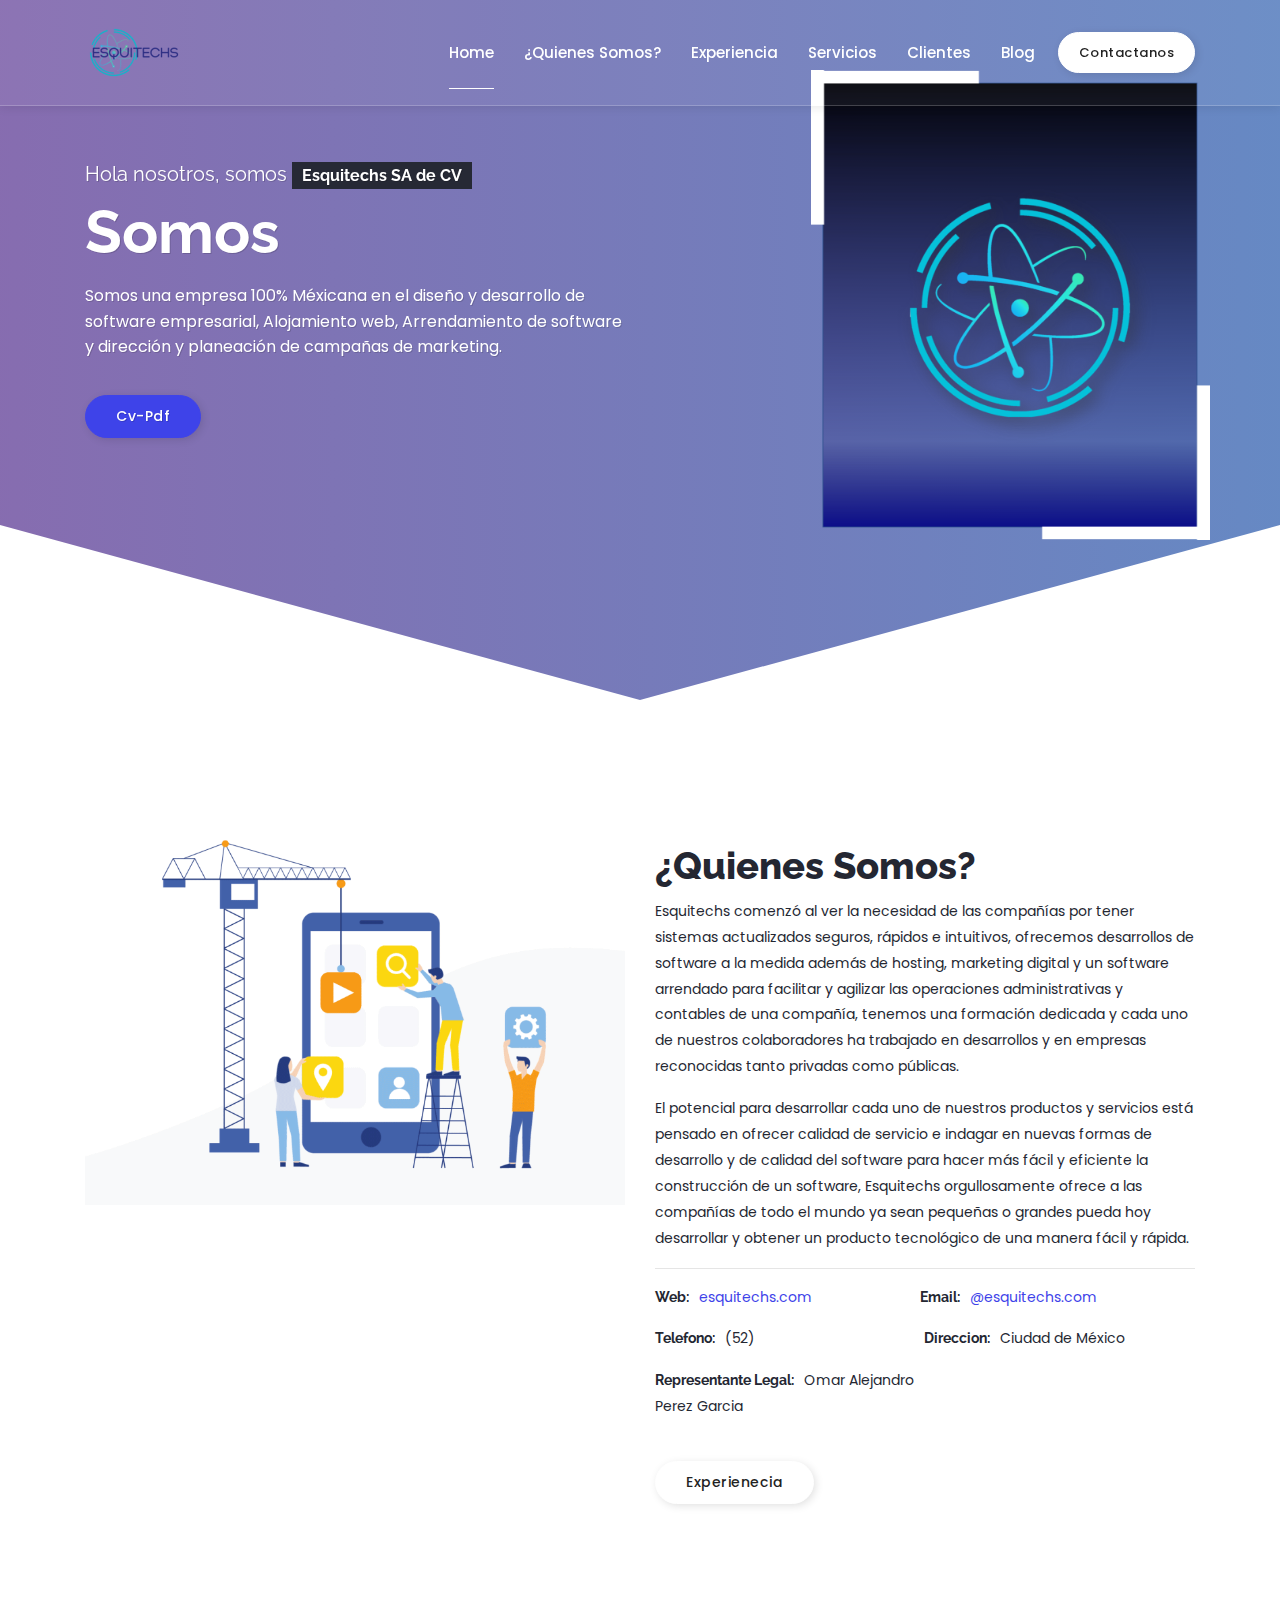
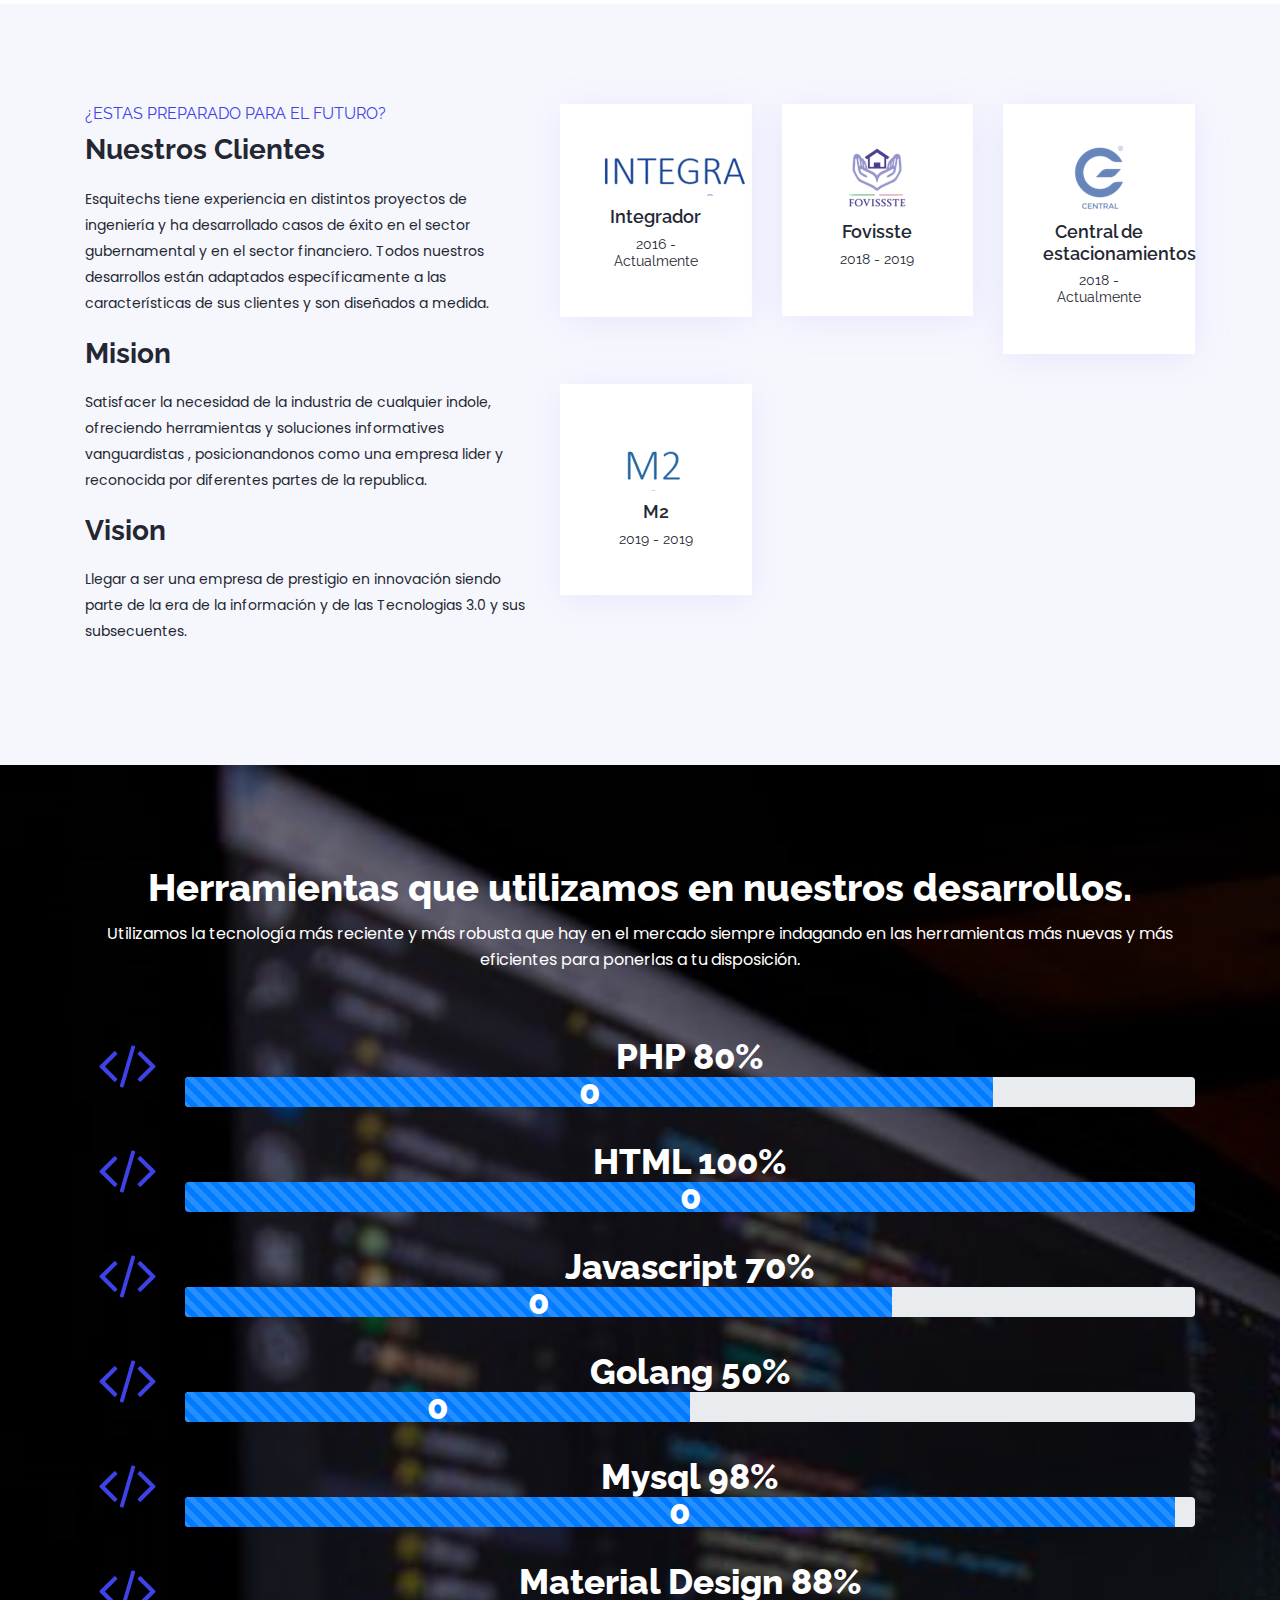
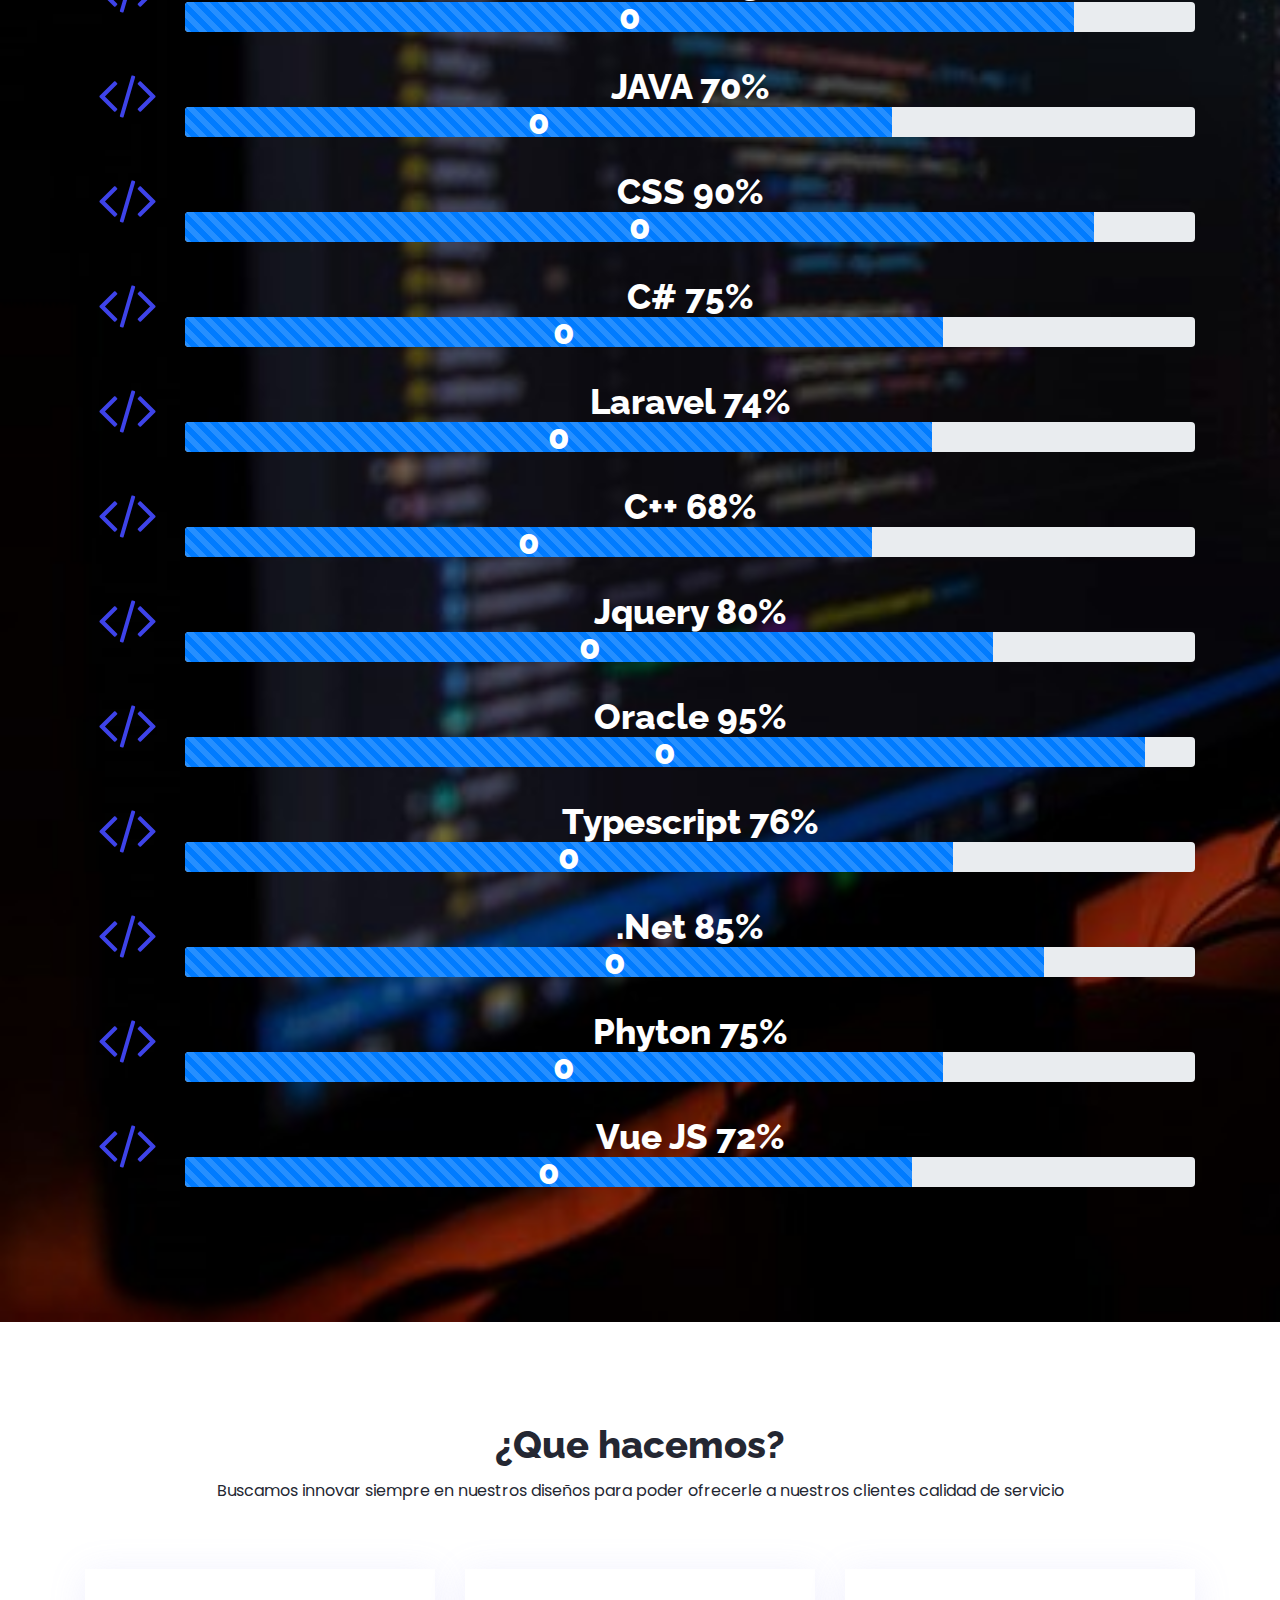
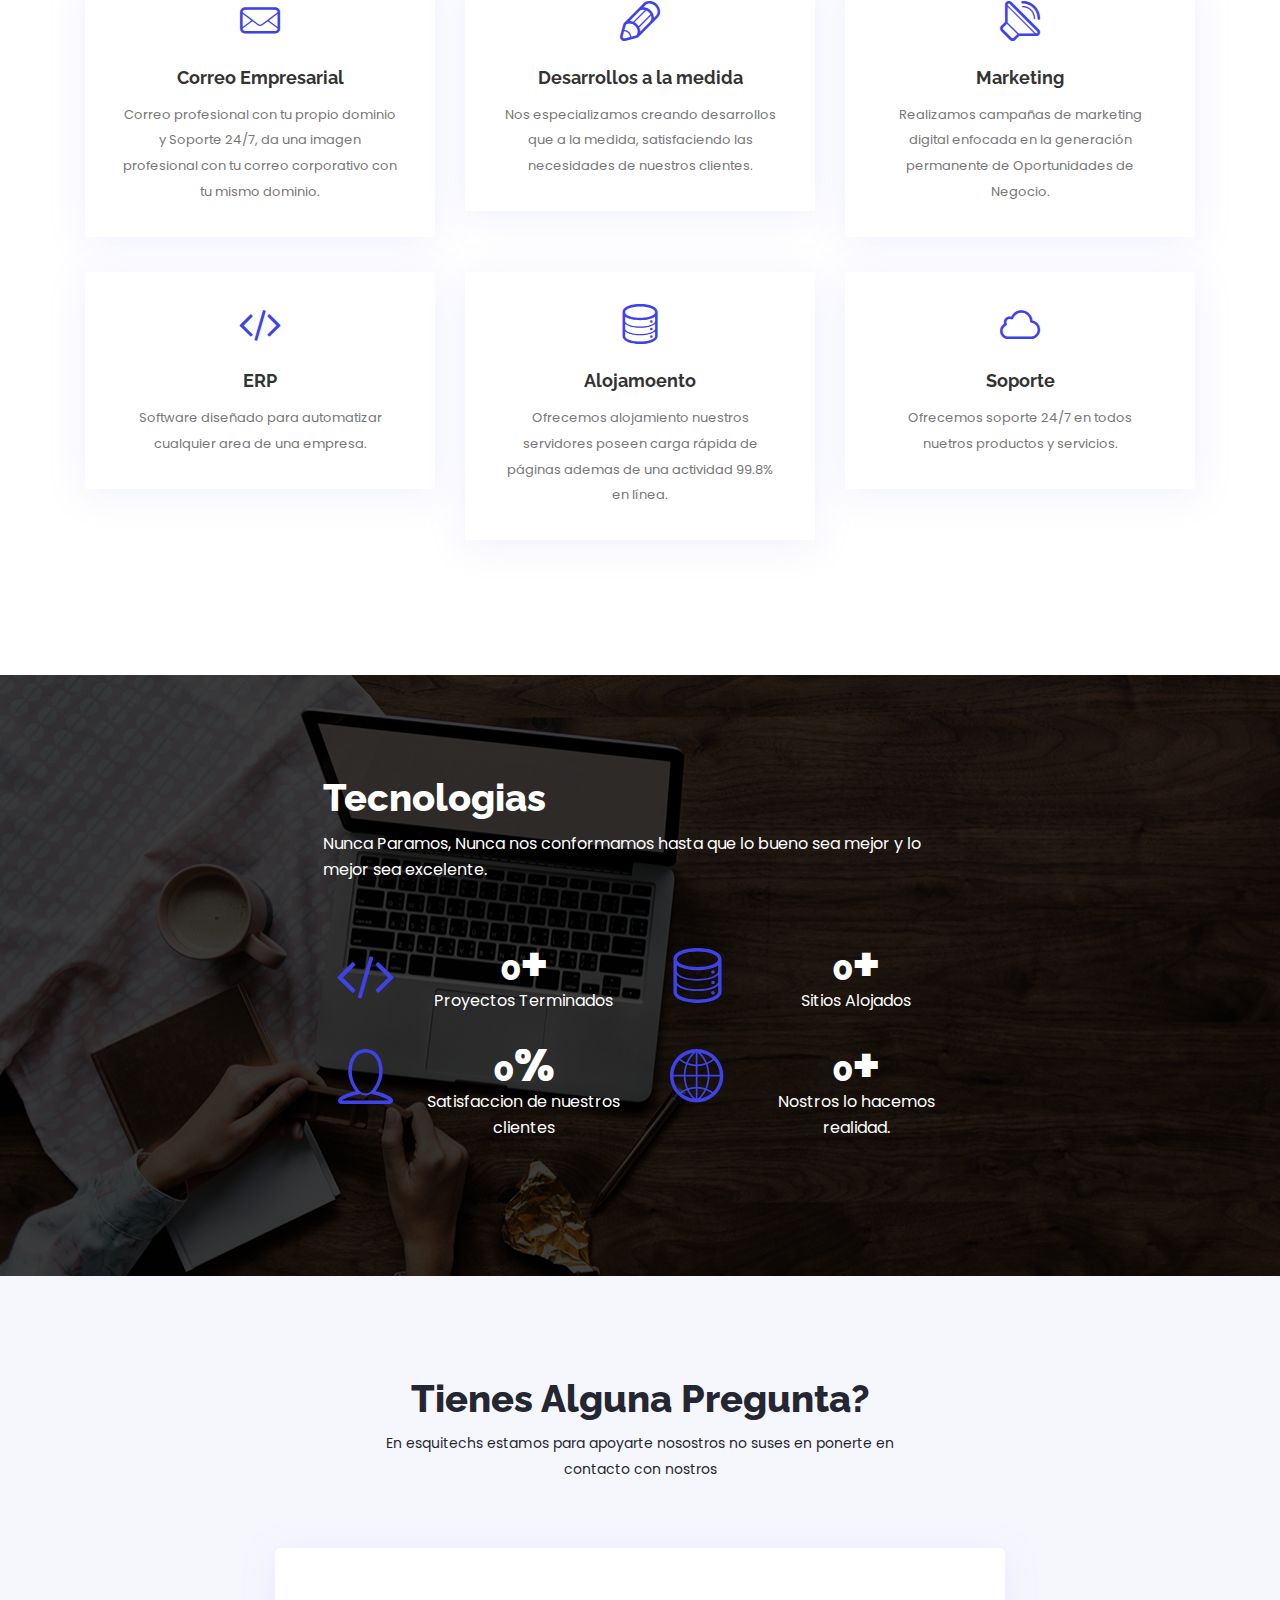
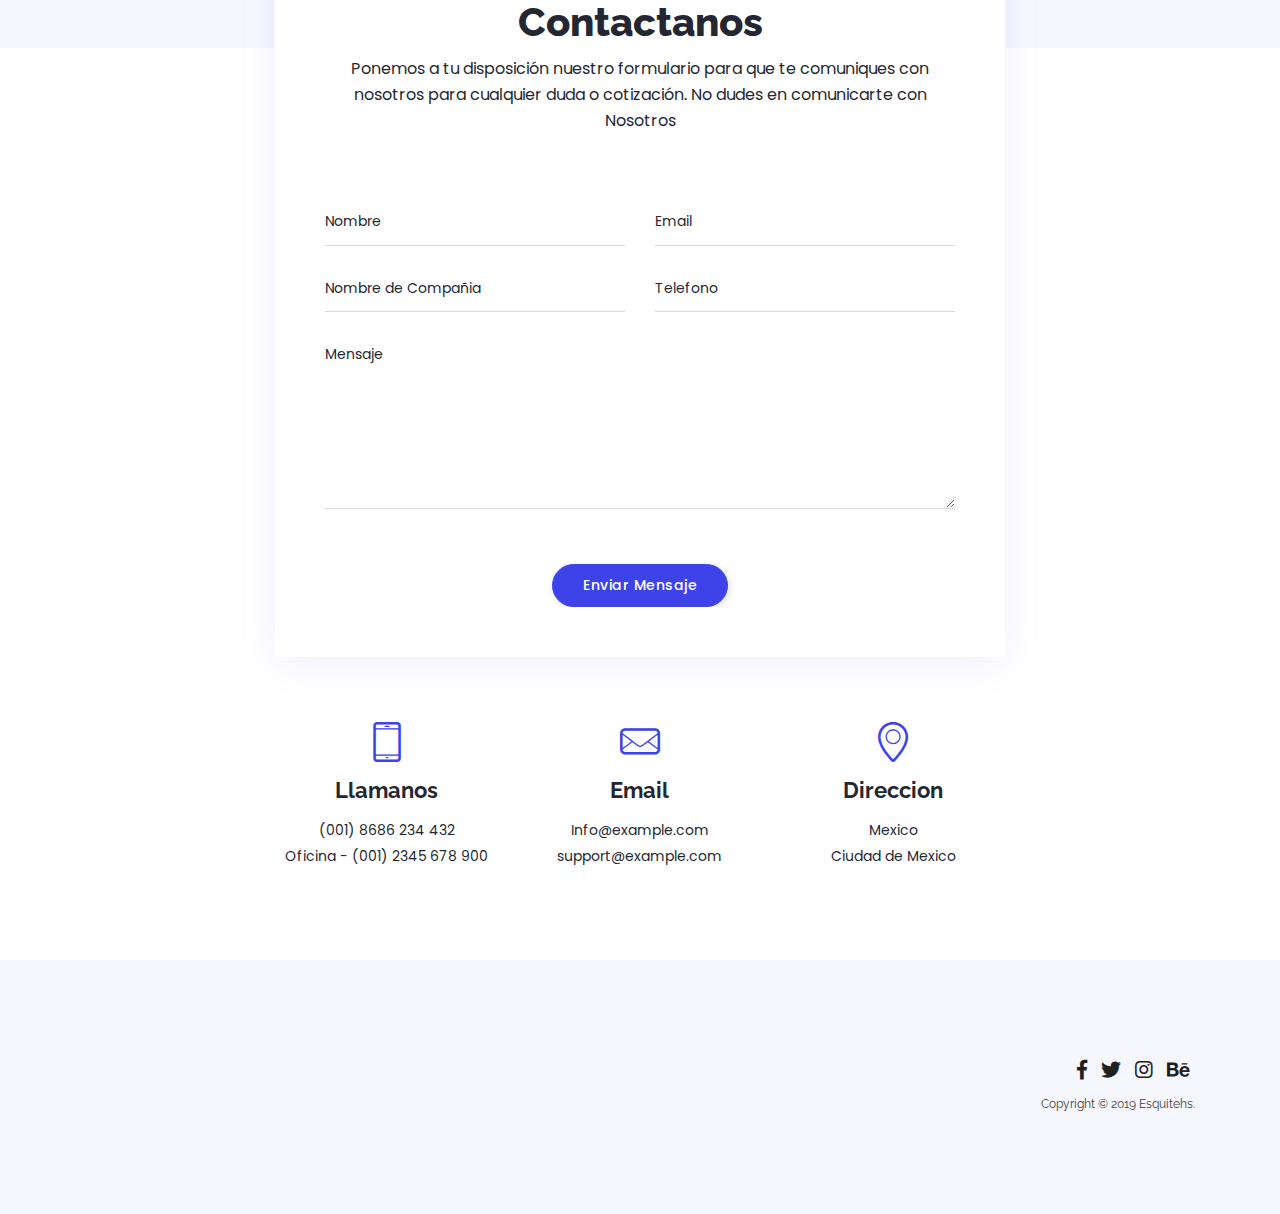
==== commit 08abe13a: "v2_CV" ====
--- a/index.html
+++ b/index.html
@@ -1,11 +1,166 @@
 <!doctype html> <html lang="en"> 
 <!-- Mirrored from newtemplate.net/demo/resume/template/triangle/index.html by HTTrack Website Copier/3.x [XR&CO'2014], Tue, 10 Sep 2019 17:11:42 GMT -->
-<head> <!-- Required meta tags --> <meta charset="utf-8"> <title>Equitechs-CV</title> <meta name="description" content=""> <meta name="viewport" content="width=device-width, initial-scale=1, shrink-to-fit=no"> <!--favicon--> <link rel="shortcut icon" href="images/iconf.jpg" type="image/x-icon"> <link rel="icon" href="images/iconf.jpg" type="image/x-icon"> <!--Bootstrap--> <link rel="stylesheet" href="css/bootstrap.css"> <!--Awesome fonts--> <link rel="stylesheet" href="css/fontawesome.css"> <!--fontastic fonts--> <link rel="stylesheet" href="css/fontastic.css"> <!--lity--> <link rel="stylesheet" href="css/lity.css"> <!--animate--> <link rel="stylesheet" href="css/animate.css"> <!--carousel--> <link rel="stylesheet" href="css/owl.carousel.css"> <!--sweetalert--> <link rel="stylesheet" href="css/sweetalert.css"> <!--whatsapp button--> <link rel="stylesheet" href="css/whatsapp.css"> <!--custom--> <link rel="stylesheet" href="css/style.css"> <!--triangle--> <link rel="stylesheet" href="css/triangle.css"> <!-- Google font --> <link href="https://fonts.googleapis.com/css?family=Poppins:300,400,500,600%7CRaleway:300,400,500,600,700,800" rel="stylesheet"> </head> <body> <!-- preloader --> <div id="loader-wrapper">  <center><img src="images/log.gif" alt="" /></center> </div>  <!-- preloader ends!--> <!--Header--> <header class="header-area"> <div class="container"> <!-- Nav --> <nav class="navbar navbar-expand-lg"> <!-- Logo --> <div id="logo_home"> <img src="images/logo-white.png"></div> <!-- Logo ends! --> <!--menu toggler --> <button class="navbar-toggler" type="button" data-toggle="collapse" data-target="#menu" aria-controls="menu" aria-expanded="false" aria-label="Toggle navigation"> <span class="navbar-toggler-icon"> <span class="icon-thumbnails"></span> </span> </button> <!--menu toggler ends! --> <!--menu --> <div class="collapse navbar-collapse" id="menu"> <ul id="menu_scroll" class="navbar-nav menu"> <li><a href="#home" class="scroll active">Home</a></li> <li><a href="#about" class="scroll">¿Quienes Somos?</a></li> <li><a href="#experience" class="scroll">Experiencia</a></li> <li><a href="#services" class="scroll">Servicios</a></li> <li><a href="#portfolio" class="scroll">Portfolio</a></li> <li><a href="#clients" class="scroll">Clientes</a></li> <li><a href="#blog" class="scroll">Blog</a></li> </ul> </div> <!--menu ends!--> <!--Quote button--> <a class="btn scroll" href="#quote">Contactanos</a> </nav> <!-- Nav ends!--> </div> </header> <!-- Header ends! --> <!-- Start home --> <div id="home" class="home-area parallax_img triangle-area"> <div class="water-effect"></div> <div class="container h-100"> <div class="row h-100 align-items-center"> <!--Title text--> <div class="col-12 col-md-6 col-lg-6 home-content text-left"> <!-- Super heading --> <h5 class="greet">Hola nosotros, somos  <strong>Esquitechs SA de CV</strong></h5> <!-- Super heading ends!--> <!-- heading text --> <h1 class="skills cd-headline letters scale"> <span>Somos</span> <span class="cd-words-wrapper"> <b class="is-visible">Developer</b> <b>Designer</b> <b>Marketing</b> </span> </h1> <!-- heading text ends!--> <!-- description --> <p class="description">Somos una empresa 100% Méxicana en el diseño y desarrollo de software empresarial, Alojamiento web, Arrendamiento de software y dirección y planeación  de campañas de marketing.</p> <!-- description ends!--> <!-- button--> <div class="button-area">  <a class="btn scroll button-scheme" href="#0">Cv-pdf</a> </div> <!-- button ends! --> </div> <!--Title text ends!--> </div> <div class="image-item row h-100 align-items-center"> <img src="images/big-profile.png" alt=""> </div> </div> </div> <!-- home ends! --> <!-- Start about --> <div id="about" class="single-section about-area"> <div class="container"> <div class="row"> <!-- About image --> <div class="col-sm-12 col-lg-6"> <div class="about-img"> <img src="images/about-image.gif" alt=""/> </div> </div> <!-- About image ends! --> <!-- about content --> <div class="col-sm-12 col-lg-6"> <div class="about-content"> <!--Heading section--> <div class="section-heading"> <h2 class="section-title">¿Quienes Somos?</h2> </div> <!--Heading section ends!--> <!--Describtion--> <p>Esquitechs comenzó al ver la necesidad de las compañías por tener sistemas actualizados seguros, rápidos e intuitivos, ofrecemos desarrollos de software a la medida además de hosting, marketing digital y un software arrendado para facilitar y agilizar las operaciones administrativas y contables de una compañía, tenemos una formación dedicada y cada uno de nuestros colaboradores ha trabajado en desarrollos y en empresas reconocidas tanto privadas como públicas.</p> <p>El potencial para desarrollar  cada uno de nuestros productos y servicios está pensado en ofrecer calidad de servicio e indagar en nuevas formas de desarrollo y de calidad del software para hacer más fácil y eficiente la construcción de un software, Esquitechs orgullosamente ofrece a las compañías de todo el mundo  ya sean pequeñas o grandes pueda  hoy desarrollar y obtener un producto tecnológico de una manera fácil y rápida.
+<head> <!-- Required meta tags --> <meta charset="utf-8"> <title>Equitechs-CV</title> <meta name="description" content=""> <meta name="viewport" content="width=device-width, initial-scale=1, shrink-to-fit=no"> <!--favicon--> <link rel="shortcut icon" href="images/iconf.jpg" type="image/x-icon"> <link rel="icon" href="images/iconf.jpg" type="image/x-icon"> <!--Bootstrap--> <link rel="stylesheet" href="css/bootstrap.css"> <!--Awesome fonts--> <link rel="stylesheet" href="css/fontawesome.css"> <!--fontastic fonts--> <link rel="stylesheet" href="css/fontastic.css"> <!--lity--> <link rel="stylesheet" href="css/lity.css"> <!--animate--> <link rel="stylesheet" href="css/animate.css"> <!--carousel--> <link rel="stylesheet" href="css/owl.carousel.css"> <!--sweetalert--> <link rel="stylesheet" href="css/sweetalert.css"> <!--whatsapp button--> <link rel="stylesheet" href="css/whatsapp.css"> <!--custom--> <link rel="stylesheet" href="css/style.css"> <!--triangle--> <link rel="stylesheet" href="css/triangle.css"> <!-- Google font --> <link href="https://fonts.googleapis.com/css?family=Poppins:300,400,500,600%7CRaleway:300,400,500,600,700,800" rel="stylesheet"> </head> <body> <!-- preloader --> <div id="loader-wrapper">  <center><img src="images/log.gif" alt="" /></center> </div>  <!-- preloader ends!--> <!--Header--> <header class="header-area"> <div class="container"> <!-- Nav --> <nav class="navbar navbar-expand-lg"> <!-- Logo --> <div id="logo_home"> <img src="images/logo-white.png"></div> <!-- Logo ends! --> <!--menu toggler --> <button class="navbar-toggler" type="button" data-toggle="collapse" data-target="#menu" aria-controls="menu" aria-expanded="false" aria-label="Toggle navigation"> <span class="navbar-toggler-icon"> <span class="icon-thumbnails"></span> </span> </button> <!--menu toggler ends! --> <!--menu --> <div class="collapse navbar-collapse" id="menu"> <ul id="menu_scroll" class="navbar-nav menu"> <li><a href="#home" class="scroll active">Home</a></li> <li><a href="#about" class="scroll">¿Quienes Somos?</a></li> <li><a href="#experience" class="scroll">Experiencia</a></li> <li><a href="#services" class="scroll">Servicios</a></li> <li><a href="#clients" class="scroll">Clientes</a></li> <li><a href="#blog" class="scroll">Blog</a></li> </ul> </div> <!--menu ends!--> <!--Quote button--> <a class="btn scroll" href="#quote">Contactanos</a> </nav> <!-- Nav ends!--> </div> </header> <!-- Header ends! --> <!-- Start home --> <div id="home" class="home-area parallax_img triangle-area"> <div class="water-effect"></div> <div class="container h-100"> <div class="row h-100 align-items-center"> <!--Title text--> <div class="col-12 col-md-6 col-lg-6 home-content text-left"> <!-- Super heading --> <h5 class="greet">Hola nosotros, somos  <strong>Esquitechs SA de CV</strong></h5> <!-- Super heading ends!--> <!-- heading text --> <h1 class="skills cd-headline letters scale"> <span>Somos</span> <span class="cd-words-wrapper"> <b class="is-visible">Developer</b> <b>Designer</b> <b>Marketing</b> </span> </h1> <!-- heading text ends!--> <!-- description --> <p class="description">Somos una empresa 100% Méxicana en el diseño y desarrollo de software empresarial, Alojamiento web, Arrendamiento de software y dirección y planeación  de campañas de marketing.</p> <!-- description ends!--> <!-- button--> <div class="button-area">  <a class="btn scroll button-scheme" href="#0">Cv-pdf</a> </div> <!-- button ends! --> </div> <!--Title text ends!--> </div> <div class="image-item row h-100 align-items-center"> <img src="images/big-profile.png" alt=""> </div> </div> </div> <!-- home ends! --> <!-- Start about --> <div id="about" class="single-section about-area"> <div class="container"> <div class="row"> <!-- About image --> <div class="col-sm-12 col-lg-6"> <div class="about-img"> <img src="images/about-image.gif" alt=""/> </div> </div> <!-- About image ends! --> <!-- about content --> <div class="col-sm-12 col-lg-6"> <div class="about-content"> <!--Heading section--> <div class="section-heading"> <h2 class="section-title">¿Quienes Somos?</h2> </div> <!--Heading section ends!--> <!--Describtion--> <p>Esquitechs comenzó al ver la necesidad de las compañías por tener sistemas actualizados seguros, rápidos e intuitivos, ofrecemos desarrollos de software a la medida además de hosting, marketing digital y un software arrendado para facilitar y agilizar las operaciones administrativas y contables de una compañía, tenemos una formación dedicada y cada uno de nuestros colaboradores ha trabajado en desarrollos y en empresas reconocidas tanto privadas como públicas.</p> <p>El potencial para desarrollar  cada uno de nuestros productos y servicios está pensado en ofrecer calidad de servicio e indagar en nuevas formas de desarrollo y de calidad del software para hacer más fácil y eficiente la construcción de un software, Esquitechs orgullosamente ofrece a las compañías de todo el mundo  ya sean pequeñas o grandes pueda  hoy desarrollar y obtener un producto tecnológico de una manera fácil y rápida.
 </p> <!--Describtion ends!--> <hr> <!--about details--> <ul class="list-inline about-info"><li> <span>Web:</span> <a href="https://esquitechs.com/"> <p>esquitechs.com</p> </a> </li><li> <span>Email:</span> <p><a href="mailto:sadiq@example.com">@esquitechs.com</a></p> </li> <li> <span>Telefono:</span> <p>(52) </p> </li> <li> <span>Direccion:</span> <p>Ciudad de México</p> </li>  <li> <span>Representante Legal:</span> <p>Omar Alejandro Perez Garcia</p> </li> </ul> <!--about details ends!--> <!--buttons-->  <a href="#experience" class="btn scroll">Experienecia</a> <!--buttons ends!--> </div> </div> </div> <!-- about content ends! --> </div> </div> <!-- Start about ends! --> <!-- Start experience --> <div id="experience" class="single-section silver-bg experience-area"> <div class="container"> <div class="row"> <div class="col-lg-5 col-sm-12"> <!--experience content--> <div class="exp-content"> <h5 class="subtitle">¿Estas preparado para el futuro?</h5> <h3>Nuestros Clientes</h3> <p>Esquitechs tiene experiencia en distintos proyectos de ingeniería y ha desarrollado casos de éxito en el sector gubernamental y en el sector financiero. Todos nuestros desarrollos están adaptados específicamente a las características de sus clientes y son diseñados a medida.</p> 
     
      <h3>Mision</h3> <p>Satisfacer la necesidad de la industria de cualquier indole, ofreciendo herramientas y soluciones informatives vanguardistas , posicionandonos como una empresa lider y reconocida por diferentes partes de la republica.</p>
      <h3>Vision</h3> <p>Llegar a ser una empresa de prestigio en innovación siendo parte de la era de la información y de las Tecnologias 3.0 y sus subsecuentes.</p>
     
-    </div> <!--experience content ends!--> </div> <div class="col-lg-7 col-sm-12"> <div class="row"> <div class="col-lg-4 col-sm-6"> <!--company name area --> <div class="exp-block"> <img class="img-icon" src="images/about-icon-01.png" alt=""/> <h4>Integrador</h4> <h6>2016 - Actualmente</h6> </div> </div> <!--company name area ends!--> <!--company name area --> <div class="col-lg-4 col-sm-6"> <div class="exp-block"> <img class="img-icon" src="images/about-icon-02.png" alt=""/> <h4>Fovisste</h4> <h6>2018 - 2019</h6> </div> </div> <!--company name area ends!--> <!--company name area --> <div class="col-lg-4 col-sm-6"> <div class="exp-block"> <img class="img-icon" src="images/about-icon-03.png" alt=""/> <h4>Central de estacionamientos</h4> <h6>2018 - Actualmente</h6> </div> </div> <!--company name area ends!--> <!--company name area --> <div class="col-lg-4 col-sm-6"> <div class="exp-block"> <img class="img-icon" src="images/about-icon-04.png" alt=""/> <h4>M2</h4> <h6>2019 - 2019</h6> </div> </div> </div> </div> </div> </div> </div> <!-- experience ends! --> <!--services--> <div id="services" class="single-section services-area parallax_img"> <div class="container"> <div class="row"> <div class="col-12"> <!--Heading section--> <div class="section-heading"> <h2 class="section-title">¿Que  hacemos?</h2> <p class="section-description">Lorem ipsum dolor sit amet, consectetur adipisicing elit. Ratione! </p> </div> <!--Heading section ends!--> </div> </div> <div class="row"> <!--services item--> <div class="col-lg-4 col-sm-6"> <div class="single-service"> <!--icon--> <span class="icon-mail"></span> <!--icon ends!--> <div class="service-body"> <h6 class="service-title">Correo Empresarial</h6> <p class="service-description">Correo profesional con tu propio dominio y Soporte 24/7, da una imagen profesional con tu correo corporativo con tu mismo dominio.</p> </div> </div> </div> <!--services item ends!--> <!--services item--> <div class="col-lg-4 col-sm-6"> <div class="single-service"> <!--icon--> <span class="icon-pen"></span> <!--icon ends!--> <div class="service-body"> <h6 class="service-title">Desarrollos a la medida</h6> <p class="service-description">Nos especializamos creando desarrollos que a la medida, satisfaciendo las necesidades de nuestros clientes. </p> </div> </div> </div> <!--services item ends!--> <!--services item--> <div class="col-lg-4 col-sm-6"> <div class="single-service"> <!--icon--> <span class="icon-sound"></span> <!--icon ends!--> <div class="service-body"> <h6 class="service-title">Marketing</h6> <p class="service-description">Realizamos campañas de marketing digital enfocada en la generación permanente de Oportunidades de Negocio. </p> </div> </div> </div> <!--services item ends!--> <!--services item--> <div class="col-lg-4 col-sm-6"> <div class="single-service"> <!--icon--> <span class="icon-code"></span> <!--icon ends!--> <div class="service-body"> <h6 class="service-title">ERP</h6> <p class="service-description">Software diseñado para automatizar cualquier area de una empresa. </p> </div> </div> </div> <!--services item ends!--> <!--services item--> <div class="col-lg-4 col-sm-6"> <div class="single-service"> <!--icon--> <span class="icon-data"></span> <!--icon ends!--> <div class="service-body"> <h6 class="service-title">Alojamoento</h6> <p class="service-description">Ofrecemos alojamiento nuestros servidores poseen carga rápida de páginas ademas de una actividad 99.8% en línea.</p> </div> </div> </div> <!--services item ends!--> <!--services item--> <div class="col-lg-4 col-sm-6"> <div class="single-service"> <!--icon--> <span class="icon-cloud"></span> <!--icon ends!--> <div class="service-body"> <h6 class="service-title">Soporte</h6> <p class="service-description">Ofrecemos soporte 24/7 en todos nuetros productos y servicios.</p> </div> </div> </div> <!--services item ends!--> </div> </div> </div> <!--services ends!--> <!--portfolio--> <!--portfolio ends!--> <!--Clients--> <div id="clients" class="single-section clients-area"> <div class="container"> <div class="row"> <center> <div class="col-md-12 col-lg-7"> <div class="section-heading"> <h2 class="section-title">Tecnologias</h2> <p class="section-description">Nunca Paramos, Nunca nos conformamos hasta que lo bueno sea mejor y lo mejor sea excelente.</p> </div> <div class="row"> <!--counter box--> <div class="col-lg-6 col-sm-6 counter-area"> <div class="icon-box"><span class="icon-code"></span></div> <div class="counter"> <kbd>12</kbd>+<div class="description">Proyectos Terminados</div> </div> </div> <!--counter box ends!--> <!--counter box--> <div class="col-lg-6 col-sm-6 counter-area"> <div class="icon-box"><span class="icon-data"></span></div> <div class="counter"> <kbd>14</kbd>+ <div class="description">Sitios Alojados</div> </div> </div> <!--counter box ends!--> <!--counter box--> <div class="col-lg-6 col-sm-6 counter-area"> <div class="icon-box"><span class="icon-user"></span></div> <div class="counter"> <kbd>100</kbd>% <div class="description">Satisfaccion de nuestros clientes </div> </div> </div> <!--counter box ends!--> <!--counter box--> <div class="col-lg-6 col-sm-6 counter-area"> <div class="icon-box"><span class="icon-world"></span></div> <div class="counter"> <kbd>800</kbd>+ <div class="description">Countries where we have clients</div> </div> </div> <!--counter box ends!--> </div> </div></center> </div> </div> </div> <!--Clients ends!--> <div id="quote" class="single-section silver-bg quote-area"> <div class="container"> <div class="row"> <div class="col-lg-6 col-sm-12 m-auto"> <div class="section-heading "> <h2 class="section-title">Tienes Alguna Pregunta? </h2> <p>En esquitechs estamos para apoyarte nosostros no suses en ponerte en contacto con nostros </p> </div> </div> </div> </div> </div> <!--Get a Quote ends!--> <div class="contact parallax_img"> <div class="container"> <div class="row"> <div class="col-lg-8 col-sm-12 m-auto"> <div class="contact-form"> <div class="section-heading text-center"> <h2 class="section-title">Contactanos</h2> <p class="section-description">Ponemos a tu disposición nuestro formulario para que te comuniques  con nosotros para cualquier duda o cotización. No dudes en comunicarte con Nosotros</p> </div> <form action="https://newtemplate.net/demo/resume/template/triangle/php/form.php" method="post" id="validation" class="form-area"> <div class="row">  <div class="col-md-6"> <div class="input-area"> <input name="name" type="text" required> <label class="floating-label">Nombre</label> </div> </div> <div class="col-md-6"> <div class="input-area"> <input name="email" type="email" required> <label class="floating-label">Email</label> </div> </div> <div class="col-md-6"> <div class="input-area"> <input name="company" type="text" required> <label class="floating-label">Nombre de Compañia</label> </div> </div> <div class="col-md-6"> <div class="input-area"> <input name="phone" type="tel" required> <label class="floating-label">Telefono</label> </div> </div> <div class="col-md-12"> <div class="text-area"> <textarea name="message" rows="6" required></textarea> <label class="floating-label">Mensaje</label> </div> </div> <div class="col-12 text-center"> <button name="submit" type="submit" class="btn button-scheme">Enviar Mensaje</button> </div> </div> </form> </div> </div> </div> <div class="row"> <!--Call us --> <div class="col-lg-8 col-sm-12 m-auto"> <div class="row"> <div class="col-12 col-md-6 col-lg-4 contact-info"> <div class="icon-box"><span class="icon-phone"></span></div> <h3>Llamanos</h3> <ul> <li>(001) 8686 234 432</li> <li>Oficina - (001) 2345 678 900</li> </ul> </div> <!--Email us--> <div class="col-12 col-md-6 col-lg-4 contact-info"> <div class="icon-box"><span class="icon-mail"></span></div> <h3>Email</h3> <ul> <li>Info@example.com</li> <li>support@example.com</li> </ul> </div> <!--Address--> <div class="col-12 col-md-12 col-lg-4 contact-info"> <div class="icon-box"><span class="icon-location"></span></div> <h3>Direccion</h3> <ul> <li>Mexico</li> <li>Ciudad de Mexico</li> </ul> </div> </div> </div> </div> </div> </div> <!--footer--> <footer class="single-section"> <div class="container"> <div class="row"> <div class="col-md-6 col-sm-12 text-sm-left text-center text-md-left"> <div class="footer-logo-holder"> </div> <div class="footer-about-txt"> <div class="col-md-12 col-lg-8"> <div class="row"> </div> </div> </div> </div> <div class="col-md-6 col-sm-12 text-center text-sm-right text-md-right align-self-center"> <ul class="footer-social"> <li><a href="#0" target="_blank" title="Facebook"> <i class="fab fa-facebook-f"></i> </a></li> <li><a href="#0" target="_blank" title="Twitter"> <i class="fab fa-twitter"></i> </a></li> <li><a href="#0" target="_blank" title="Instagram"> <i class="fab fa-instagram"></i></a></li> <li><a href="#0" target="_blank" title="Behance"> <i class="fab fa-behance"></i> </a></li> </ul> <h6 class="copy-txt">Copyright © 2019 Esquitehs.</h6> </div> </div> </div> </footer> <!--footer ends!--> <!-- whatsapp --> <!--popup--> <div class="whatsapp-area"> <div class="whatsapp-popup fadeOut"> <div class="header"> <button type="button" class="close-popup"><span class="icon-cancel"></span></button> <h2>Hola </h2> <p>Contactanos por whatsapp</p> </div> <div class="chat-area"> <img class="img-item" src="images/whatsapp-img.jpg" alt=""/> <p>Puedo Ayudarte en algo?</p> </div> <form class="form-area" id="form-area"> <input class="whats-input" type="text" id="whats-in" Placeholder="Enviar Mensaje"/> <button type="submit" class="send-btn"><span class="icon-paper-plane-o"></span></button> </form> </div> <!--popup ends!--> <!--button--> <div class="chat-button-area zoomOut"> <button type="button" id="whatsapp-btn" class="whatsapp-btn"> <span class="icon-whatsapp"></span> </button> <div class="circle-animation"></div> </div> <!--button ends!--> </div> <!-- whatsapp ends!--> <!-- jQuery (necessary for Bootstrap's JavaScript plugins) --> <script src="js/jquery-3.3.1.js"></script> <!-- Include all compiled plugins (below), or include individual files as needed --> <!-- Bootstrap JS --> <script src="js/bootstrap.js"></script> <!-- Wow js file --> <script src="js/wow.js"></script> <!-- core custom js --> <script src="js/headline.js"></script> <!--isotope--> <script src="js/isotope.js"></script> <!--lity--> <script src="js/lity.js"></script> <!--carousel--> <script src="js/owl.carousel.js"></script> <!--countimator--> <script src="js/jquery.countimator.js"></script> <!--water effect--> <script src="js/jquery.ripples.js"></script> <!--form validation--> <script src="js/jquery.validate.js"></script> <!--ajax form--> <script src="js/jquery.form.js"></script> <!--Sweet Alert--> <script src="js/sweetalert.js"></script> <!--Whatsapp button--> <script src="js/whatsapp.js"></script> <!-- core custom js --> <script src="js/custom.js"></script> </body> 
+    </div> <!--experience content ends!--> </div> <div class="col-lg-7 col-sm-12"> <div class="row"> <div class="col-lg-4 col-sm-6"> <!--company name area --> <div class="exp-block"> <img class="img-icon" src="images/about-icon-01.png" alt=""/> <h4>Integrador</h4> <h6>2016 - Actualmente</h6> </div> </div> <!--company name area ends!--> <!--company name area --> <div class="col-lg-4 col-sm-6"> <div class="exp-block"> <img class="img-icon" src="images/about-icon-02.png" alt=""/> <h4>Fovisste</h4> <h6>2018 - 2019</h6> </div> </div> <!--company name area ends!--> <!--company name area --> <div class="col-lg-4 col-sm-6"> <div class="exp-block"> <img class="img-icon" src="images/about-icon-03.png" alt=""/> <h4>Central de estacionamientos</h4> <h6>2018 - Actualmente</h6> </div> </div> <!--company name area ends!--> <!--company name area --> <div class="col-lg-4 col-sm-6"> <div class="exp-block"> <img class="img-icon" src="images/about-icon-04.png" alt=""/> <h4>M2</h4> <h6>2019 - 2019</h6> </div> </div> </div> </div> </div> </div> </div> <!-- experience ends! --> <!--services-->
+    
+    
+    <div id="clients" class="single-section clients-area2"><center> <div class="container"> <div class="row">  <div class="col-md-6 col-lg-12"> <div class="section-heading"> <center><h2 class="section-title">Herramientas que utilizamos en nuestros desarrollos.</h2></center><center> <p class="section-description">Utilizamos la tecnología más reciente y más robusta que hay en el mercado siempre indagando en las herramientas  más nuevas y más eficientes para ponerlas a tu disposición.</p></center> </div> <div class="row"> <!--counter box--> <div class="col-lg-12 col-sm-6 counter-area"> <div class="icon-box"><span class="icon-code"></span></div> <div class="counter">  <kbd>PHP 80%</kbd>
+        <div class="progress" style="height: 30px;">
+  <div class="progress-bar progress-bar-striped progress-bar-animated"  role="progressbar" style="width: 80%;" aria-valuenow="80" aria-valuemin="10" aria-valuemax="100"><div class="description"><kbd>80</kbd></div></div>
+</div>
+        </div> </div> <!--counter box ends!--> <!--counter box--> 
+        
+        
+        
+      <div class="col-lg-12 col-sm-6 counter-area"> <div class="icon-box"><span class="icon-code"></span></div> <div class="counter">  <kbd>HTML 100%</kbd>
+        <div class="progress" style="height: 30px;">
+  <div class="progress-bar progress-bar-striped progress-bar-animated"  role="progressbar" style="width: 100%;" aria-valuenow="100" aria-valuemin="100" aria-valuemax="100"><div class="description"><kbd>100</kbd></div></div>
+</div>
+        </div> </div> 
+        
+        
+        
+        
+         <div class="col-lg-12 col-sm-6 counter-area"> <div class="icon-box"><span class="icon-code"></span></div> <div class="counter">  <kbd>Javascript 70%</kbd>
+        <div class="progress" style="height: 30px;">
+  <div class="progress-bar progress-bar-striped progress-bar-animated"  role="progressbar" style="width: 70%;" aria-valuenow="100" aria-valuemin="100" aria-valuemax="100"><div class="description"><kbd>70</kbd></div></div>
+</div>
+        </div> </div> 
+        
+        
+        
+        
+         <div class="col-lg-12 col-sm-6 counter-area"> <div class="icon-box"><span class="icon-code"></span></div> <div class="counter">  <kbd>Golang 50%</kbd>
+        <div class="progress" style="height: 30px;">
+  <div class="progress-bar progress-bar-striped progress-bar-animated"  role="progressbar" style="width: 50%;" aria-valuenow="100" aria-valuemin="100" aria-valuemax="100"><div class="description"><kbd>50</kbd></div></div>
+</div>
+        </div> </div> 
+        
+        
+        <div class="col-lg-12 col-sm-6 counter-area"> <div class="icon-box"><span class="icon-code"></span></div> <div class="counter">  <kbd>Mysql 98%</kbd>
+        <div class="progress" style="height: 30px;">
+  <div class="progress-bar progress-bar-striped progress-bar-animated"  role="progressbar" style="width: 98%;" aria-valuenow="100" aria-valuemin="100" aria-valuemax="100"><div class="description"><kbd>50</kbd></div></div>
+</div>
+        </div> </div> 
+       
+        
+        
+          <div class="col-lg-12 col-sm-6 counter-area"> <div class="icon-box"><span class="icon-code"></span></div> <div class="counter">  <kbd>Material Design 88%</kbd>
+        <div class="progress" style="height: 30px;">
+  <div class="progress-bar progress-bar-striped progress-bar-animated"  role="progressbar" style="width: 88%;" aria-valuenow="100" aria-valuemin="100" aria-valuemax="100"><div class="description"><kbd>88</kbd></div></div>
+</div>
+        </div> </div> 
+        
+        
+        
+        
+          <div class="col-lg-12 col-sm-6 counter-area"> <div class="icon-box"><span class="icon-code"></span></div> <div class="counter">  <kbd>JAVA 70%</kbd>
+        <div class="progress" style="height: 30px;">
+  <div class="progress-bar progress-bar-striped progress-bar-animated"  role="progressbar" style="width: 70%;" aria-valuenow="100" aria-valuemin="100" aria-valuemax="100"><div class="description"><kbd>70</kbd></div></div>
+</div>
+        </div> </div> 
+        
+        
+        
+          <div class="col-lg-12 col-sm-6 counter-area"> <div class="icon-box"><span class="icon-code"></span></div> <div class="counter">  <kbd>CSS 90%</kbd>
+        <div class="progress" style="height: 30px;">
+  <div class="progress-bar progress-bar-striped progress-bar-animated"  role="progressbar" style="width: 90%;" aria-valuenow="100" aria-valuemin="100" aria-valuemax="100"><div class="description"><kbd>90</kbd></div></div>
+</div>
+        </div> </div> 
+        
+        
+        
+        <div class="col-lg-12 col-sm-6 counter-area"> <div class="icon-box"><span class="icon-code"></span></div> <div class="counter">  <kbd>C# 75%</kbd>
+        <div class="progress" style="height: 30px;">
+  <div class="progress-bar progress-bar-striped progress-bar-animated"  role="progressbar" style="width: 75%;" aria-valuenow="100" aria-valuemin="100" aria-valuemax="100"><div class="description"><kbd>75</kbd></div></div>
+</div>
+        </div> </div> 
+        
+        
+       <div class="col-lg-12 col-sm-6 counter-area"> <div class="icon-box"><span class="icon-code"></span></div> <div class="counter">  <kbd>Laravel 74%</kbd>
+        <div class="progress" style="height: 30px;">
+  <div class="progress-bar progress-bar-striped progress-bar-animated"  role="progressbar" style="width: 74%;" aria-valuenow="100" aria-valuemin="100" aria-valuemax="100"><div class="description"><kbd>74</kbd></div></div>
+</div>
+        </div> </div> 
+        
+        
+        <div class="col-lg-12 col-sm-6 counter-area"> <div class="icon-box"><span class="icon-code"></span></div> <div class="counter">  <kbd>C++ 68%</kbd>
+        <div class="progress" style="height: 30px;">
+  <div class="progress-bar progress-bar-striped progress-bar-animated"  role="progressbar" style="width: 68%;" aria-valuenow="100" aria-valuemin="100" aria-valuemax="100"><div class="description"><kbd>68</kbd></div></div>
+</div>
+        </div> </div> 
+        
+
+        
+        <div class="col-lg-12 col-sm-6 counter-area"> <div class="icon-box"><span class="icon-code"></span></div> <div class="counter">  <kbd>Jquery 80%</kbd>
+        <div class="progress" style="height: 30px;">
+  <div class="progress-bar progress-bar-striped progress-bar-animated"  role="progressbar" style="width: 80%;" aria-valuenow="100" aria-valuemin="100" aria-valuemax="100"><div class="description"><kbd>80</kbd></div></div>
+</div>
+        </div> </div> 
+        
+        
+        
+        
+        <div class="col-lg-12 col-sm-6 counter-area"> <div class="icon-box"><span class="icon-code"></span></div> <div class="counter">  <kbd>Oracle 95%</kbd>
+        <div class="progress" style="height: 30px;">
+  <div class="progress-bar progress-bar-striped progress-bar-animated"  role="progressbar" style="width: 95%;" aria-valuenow="100" aria-valuemin="100" aria-valuemax="100"><div class="description"><kbd>95</kbd></div></div>
+</div>
+        </div> </div> 
+        
+        
+        
+         <div class="col-lg-12 col-sm-6 counter-area"> <div class="icon-box"><span class="icon-code"></span></div> <div class="counter">  <kbd>Typescript 76%</kbd>
+        <div class="progress" style="height: 30px;">
+  <div class="progress-bar progress-bar-striped progress-bar-animated"  role="progressbar" style="width: 76%;" aria-valuenow="100" aria-valuemin="100" aria-valuemax="100"><div class="description"><kbd>76</kbd></div></div>
+</div>
+        </div> </div> 
+
+        
+        
+         <div class="col-lg-12 col-sm-6 counter-area"> <div class="icon-box"><span class="icon-code"></span></div> <div class="counter">  <kbd>.Net 85%</kbd>
+        <div class="progress" style="height: 30px;">
+  <div class="progress-bar progress-bar-striped progress-bar-animated"  role="progressbar" style="width: 85%;" aria-valuenow="100" aria-valuemin="100" aria-valuemax="100"><div class="description"><kbd>85</kbd></div></div>
+</div>
+        </div> </div> 
+        
+        
+        
+
+          <div class="col-lg-12 col-sm-6 counter-area"> <div class="icon-box"><span class="icon-code"></span></div> <div class="counter">  <kbd>Phyton 75%</kbd>
+        <div class="progress" style="height: 30px;">
+  <div class="progress-bar progress-bar-striped progress-bar-animated"  role="progressbar" style="width: 75%;" aria-valuenow="100" aria-valuemin="100" aria-valuemax="100"><div class="description"><kbd>75</kbd></div></div>
+</div>
+        </div> </div> 
+
+        
+    
+        <div class="col-lg-12 col-sm-6 counter-area"> <div class="icon-box"><span class="icon-code"></span></div> <div class="counter">  <kbd>Vue JS 72%</kbd>
+        <div class="progress" style="height: 30px;">
+  <div class="progress-bar progress-bar-striped progress-bar-animated"  role="progressbar" style="width: 72%;" aria-valuenow="100" aria-valuemin="100" aria-valuemax="100"><div class="description"><kbd>72</kbd></div></div>
+</div>
+        </div> </div> 
+        
+        
+        
+        
+        
+        
+        
+        
+        <!--counter box ends!--> </div> </div> </div> </div></center> </div>
+        
+
+    
+    <div id="services" class="single-section services-area parallax_img"> <div class="container"> <div class="row"> <div class="col-12"> <!--Heading section--> <div class="section-heading"> <h2 class="section-title">¿Que  hacemos?</h2> <p class="section-description">Buscamos innovar siempre en nuestros diseños para poder ofrecerle a nuestros clientes calidad de servicio </p> </div> <!--Heading section ends!--> </div> </div> <div class="row"> <!--services item--> <div class="col-lg-4 col-sm-6"> <div class="single-service"> <!--icon--> <span class="icon-mail"></span> <!--icon ends!--> <div class="service-body"> <h6 class="service-title">Correo Empresarial</h6> <p class="service-description">Correo profesional con tu propio dominio y Soporte 24/7, da una imagen profesional con tu correo corporativo con tu mismo dominio.</p> </div> </div> </div> <!--services item ends!--> <!--services item--> <div class="col-lg-4 col-sm-6"> <div class="single-service"> <!--icon--> <span class="icon-pen"></span> <!--icon ends!--> <div class="service-body"> <h6 class="service-title">Desarrollos a la medida</h6> <p class="service-description">Nos especializamos creando desarrollos que a la medida, satisfaciendo las necesidades de nuestros clientes. </p> </div> </div> </div> <!--services item ends!--> <!--services item--> <div class="col-lg-4 col-sm-6"> <div class="single-service"> <!--icon--> <span class="icon-sound"></span> <!--icon ends!--> <div class="service-body"> <h6 class="service-title">Marketing</h6> <p class="service-description">Realizamos campañas de marketing digital enfocada en la generación permanente de Oportunidades de Negocio. </p> </div> </div> </div> <!--services item ends!--> <!--services item--> <div class="col-lg-4 col-sm-6"> <div class="single-service"> <!--icon--> <span class="icon-code"></span> <!--icon ends!--> <div class="service-body"> <h6 class="service-title">ERP</h6> <p class="service-description">Software diseñado para automatizar cualquier area de una empresa. </p> </div> </div> </div> <!--services item ends!--> <!--services item--> <div class="col-lg-4 col-sm-6"> <div class="single-service"> <!--icon--> <span class="icon-data"></span> <!--icon ends!--> <div class="service-body"> <h6 class="service-title">Alojamoento</h6> <p class="service-description">Ofrecemos alojamiento nuestros servidores poseen carga rápida de páginas ademas de una actividad 99.8% en línea.</p> </div> </div> </div> <!--services item ends!--> <!--services item--> <div class="col-lg-4 col-sm-6"> <div class="single-service"> <!--icon--> <span class="icon-cloud"></span> <!--icon ends!--> <div class="service-body"> <h6 class="service-title">Soporte</h6> <p class="service-description">Ofrecemos soporte 24/7 en todos nuetros productos y servicios.</p> </div> </div> </div> <!--services item ends!--> </div> </div> </div> <!--services ends!--> <!--portfolio--> <!--portfolio ends!--> <!--Clients--> <div id="clients" class="single-section clients-area"> <div class="container"> <div class="row"> <center> <div class="col-md-12 col-lg-7"> <div class="section-heading"> <h2 class="section-title">Tecnologias</h2> <p class="section-description">Nunca Paramos, Nunca nos conformamos hasta que lo bueno sea mejor y lo mejor sea excelente.</p> </div> <div class="row"> <!--counter box--> <div class="col-lg-6 col-sm-6 counter-area"> <div class="icon-box"><span class="icon-code"></span></div> <div class="counter"> <kbd>12</kbd>+<div class="description">Proyectos Terminados</div> </div> </div> <!--counter box ends!--> <!--counter box--> <div class="col-lg-6 col-sm-6 counter-area"> <div class="icon-box"><span class="icon-data"></span></div> <div class="counter"> <kbd>14</kbd>+ <div class="description">Sitios Alojados</div> </div> </div> <!--counter box ends!--> <!--counter box--> <div class="col-lg-6 col-sm-6 counter-area"> <div class="icon-box"><span class="icon-user"></span></div> <div class="counter"> <kbd>100</kbd>% <div class="description">Satisfaccion de nuestros clientes </div> </div> </div> <!--counter box ends!--> <!--counter box--> <div class="col-lg-6 col-sm-6 counter-area"> <div class="icon-box"><span class="icon-world"></span></div> <div class="counter"> <kbd>800</kbd>+ <div class="description">Nostros lo hacemos realidad.</div> </div> </div> <!--counter box ends!--> </div> </div></center> </div> </div> </div> <!--Clients ends!-->
+    
+    
+    
+    
+    <div id="quote" class="single-section silver-bg quote-area"> <div class="container"> <div class="row"> <div class="col-lg-6 col-sm-12 m-auto"> <div class="section-heading "> <h2 class="section-title">Tienes Alguna Pregunta? </h2> <p>En esquitechs estamos para apoyarte nosostros no suses en ponerte en contacto con nostros </p> </div> </div> </div> </div> </div> <!--Get a Quote ends!--> <div class="contact parallax_img"> <div class="container"> <div class="row"> <div class="col-lg-8 col-sm-12 m-auto"> <div class="contact-form"> <div class="section-heading text-center"> <h2 class="section-title">Contactanos</h2> <p class="section-description">Ponemos a tu disposición nuestro formulario para que te comuniques  con nosotros para cualquier duda o cotización. No dudes en comunicarte con Nosotros</p> </div> <form action="https://newtemplate.net/demo/resume/template/triangle/php/form.php" method="post" id="validation" class="form-area"> <div class="row">  <div class="col-md-6"> <div class="input-area"> <input name="name" type="text" required> <label class="floating-label">Nombre</label> </div> </div> <div class="col-md-6"> <div class="input-area"> <input name="email" type="email" required> <label class="floating-label">Email</label> </div> </div> <div class="col-md-6"> <div class="input-area"> <input name="company" type="text" required> <label class="floating-label">Nombre de Compañia</label> </div> </div> <div class="col-md-6"> <div class="input-area"> <input name="phone" type="tel" required> <label class="floating-label">Telefono</label> </div> </div> <div class="col-md-12"> <div class="text-area"> <textarea name="message" rows="6" required></textarea> <label class="floating-label">Mensaje</label> </div> </div> <div class="col-12 text-center"> <button name="submit" type="submit" class="btn button-scheme">Enviar Mensaje</button> </div> </div> </form> </div> </div> </div> <div class="row"> <!--Call us --> <div class="col-lg-8 col-sm-12 m-auto"> <div class="row"> <div class="col-12 col-md-6 col-lg-4 contact-info"> <div class="icon-box"><span class="icon-phone"></span></div> <h3>Llamanos</h3> <ul> <li>(001) 8686 234 432</li> <li>Oficina - (001) 2345 678 900</li> </ul> </div> <!--Email us--> <div class="col-12 col-md-6 col-lg-4 contact-info"> <div class="icon-box"><span class="icon-mail"></span></div> <h3>Email</h3> <ul> <li>Info@example.com</li> <li>support@example.com</li> </ul> </div> <!--Address--> <div class="col-12 col-md-12 col-lg-4 contact-info"> <div class="icon-box"><span class="icon-location"></span></div> <h3>Direccion</h3> <ul> <li>Mexico</li> <li>Ciudad de Mexico</li> </ul> </div> </div> </div> </div> </div> </div> <!--footer--> <footer class="single-section"> <div class="container"> <div class="row"> <div class="col-md-6 col-sm-12 text-sm-left text-center text-md-left"> <div class="footer-logo-holder"> </div> <div class="footer-about-txt"> <div class="col-md-12 col-lg-8"> <div class="row"> </div> </div> </div> </div> <div class="col-md-6 col-sm-12 text-center text-sm-right text-md-right align-self-center"> <ul class="footer-social"> <li><a href="#0" target="_blank" title="Facebook"> <i class="fab fa-facebook-f"></i> </a></li> <li><a href="#0" target="_blank" title="Twitter"> <i class="fab fa-twitter"></i> </a></li> <li><a href="#0" target="_blank" title="Instagram"> <i class="fab fa-instagram"></i></a></li> <li><a href="#0" target="_blank" title="Behance"> <i class="fab fa-behance"></i> </a></li> </ul> <h6 class="copy-txt">Copyright © 2019 Esquitehs.</h6> </div> </div> </div> </footer> <!--footer ends!--> <!-- whatsapp --> <!--popup--> <div class="whatsapp-area"> <div class="whatsapp-popup fadeOut"> <div class="header"> <button type="button" class="close-popup"><span class="icon-cancel"></span></button> <h2>Hola </h2> <p>Contactanos por whatsapp</p> </div> <div class="chat-area"> <img class="img-item" src="images/whatsapp-img.jpg" alt=""/> <p>Puedo Ayudarte en algo?</p> </div> <form class="form-area" id="form-area"> <input class="whats-input" type="text" id="whats-in" Placeholder="Enviar Mensaje"/> <button type="submit" class="send-btn"><span class="icon-paper-plane-o"></span></button> </form> </div> <!--popup ends!--> <!--button--> <div class="chat-button-area zoomOut"> <button type="button" id="whatsapp-btn" class="whatsapp-btn"> <span class="icon-whatsapp"></span> </button> <div class="circle-animation"></div> </div> <!--button ends!--> </div> <!-- whatsapp ends!--> <!-- jQuery (necessary for Bootstrap's JavaScript plugins) --> <script src="js/jquery-3.3.1.js"></script> <!-- Include all compiled plugins (below), or include individual files as needed --> <!-- Bootstrap JS --> <script src="js/bootstrap.js"></script> <!-- Wow js file --> <script src="js/wow.js"></script> <!-- core custom js --> <script src="js/headline.js"></script> <!--isotope--> <script src="js/isotope.js"></script> <!--lity--> <script src="js/lity.js"></script> <!--carousel--> <script src="js/owl.carousel.js"></script> <!--countimator--> <script src="js/jquery.countimator.js"></script> <!--water effect--> <script src="js/jquery.ripples.js"></script> <!--form validation--> <script src="js/jquery.validate.js"></script> <!--ajax form--> <script src="js/jquery.form.js"></script> <!--Sweet Alert--> <script src="js/sweetalert.js"></script> <!--Whatsapp button--> <script src="js/whatsapp.js"></script> <!-- core custom js --> <script src="js/custom.js"></script> </body> 
 
 </html>--- a/css/style.css
+++ b/css/style.css
@@ -30,6 +30,10 @@
  * 1.0 General
  * -----------------------------------------------------------------------------
  */
+
+#mov{
+    height: 30%;
+}
 
 body {
     margin: 0;
@@ -951,6 +955,197 @@
  * 8.0 Clients (section)
  * -----------------------------------------------------------------------------
  */
+
+
+
+.clients-area2 {
+    position: relative;
+    background-image: url('../images/testimonial2-img.jpg');
+    background-size: cover;
+    color: #fff;
+}
+
+
+
+.clients-area::before {
+    content: "";
+    position: absolute;
+    right: 0;
+    top: 0;
+    height: 100%;
+    width: 100%;
+    background-color: rgba(0, 0, 0, 0.76);
+    z-index: 0;
+}
+
+.clients-area2 .section-heading {
+    text-align: left
+}
+
+.clients-area2 .testimonial-item {
+}
+
+.clients-area2 .testimonial-item .testimonial-description {
+    font-style: italic;
+    font-size: 14px;
+    background: #fff;
+    color: #222;
+    padding: 30px;
+    position: relative;
+    margin-bottom: 30px;
+}
+
+.clients-area2 .testimonial-item .testimonial-description::after {
+    content: '';
+    width: 0;
+    height: 0;
+    border-left: 25px solid transparent;
+    border-right: 0px solid transparent;
+    border-top: 20px solid #fff;
+    position: absolute;
+    bottom: -20px;
+    left: 10px;
+}
+
+.clients-area2 .testimonial-item .testimonial-detail {
+    display: inline-block;
+    overflow: hidden;
+}
+
+.clients-area2 .testimonial-item .testimonial-detail .img-item {
+    width: 80px;
+    height: 80px;
+    border-radius: 50px;
+    overflow: hidden;
+    float: left;
+    margin-right: 10px;
+}
+
+.clients-area2 .testimonial-item .testimonial-detail .caption {
+    display: inline-block;
+}
+
+.clients-area2 .testimonial-item .testimonial-detail .name {
+    font-weight: bold;
+    margin-top: 5px;
+    line-height: 21px;
+}
+
+.clients-area2 .testimonial-item .testimonial-detail .designation {
+    font-size: 14px;
+    line-height: 21px;
+}
+
+.clients-area2 .testimonial-item .testimonial-detail .designation a {
+    color: #3ee9d5;
+}
+
+.clients-area2 .testimonial-item .testimonial-detail .rating .checked {
+    color: orange;
+}
+
+.clients-area2 .testimonial-carousel {
+    position: relative;
+    width: 85%;
+}
+
+.clients-area2 .testimonial-carousel .owl-nav {
+    position: absolute;
+    right: 0;
+    bottom: 20%;
+}
+
+.clients-area2 .testimonial-carousel .owl-nav button {
+    background: #3e43e9;
+    padding: 10px !important;
+    line-height: 5px;
+    font-size: 25px;
+    margin-left: 5px;
+}
+
+/*counter-area*/
+.clients-area2 .counter-area {
+    margin-bottom: 35px;
+    overflow: hidden;
+}
+
+.clients-area2 .counter-area .icon-box {
+    float: left;
+    font-size: 55px;
+    margin-right: 30px;
+    margin-left: 15px;
+    color: #3e43e9;
+}
+
+.clients-area2 .counter-area .counter {
+    font-weight: 800;
+    font-size: 45px;
+    overflow: hidden;
+}
+
+.clients-area2 .counter-area .counter kbd {
+    background: transparent;
+    padding: 0;
+    font-family: 'Raleway', sans-serif;
+    font-weight: 800;
+    font-size: 35px;
+    line-height: 40px;
+}
+
+.clients-area2 .counter-area .counter .description {
+    font-size: initial;
+    font-weight: 400;
+    display: block;
+}
+
+
+
+
+
+
+
+
+
+
+
+
+
+
+
+
+
+
+
+
+
+
+
+
+
+
+
+
+
+
+
+
+
+
+
+
+
+
+
+
+
+
+
+
+
+
+
+
+
 
 .clients-area {
     position: relative;
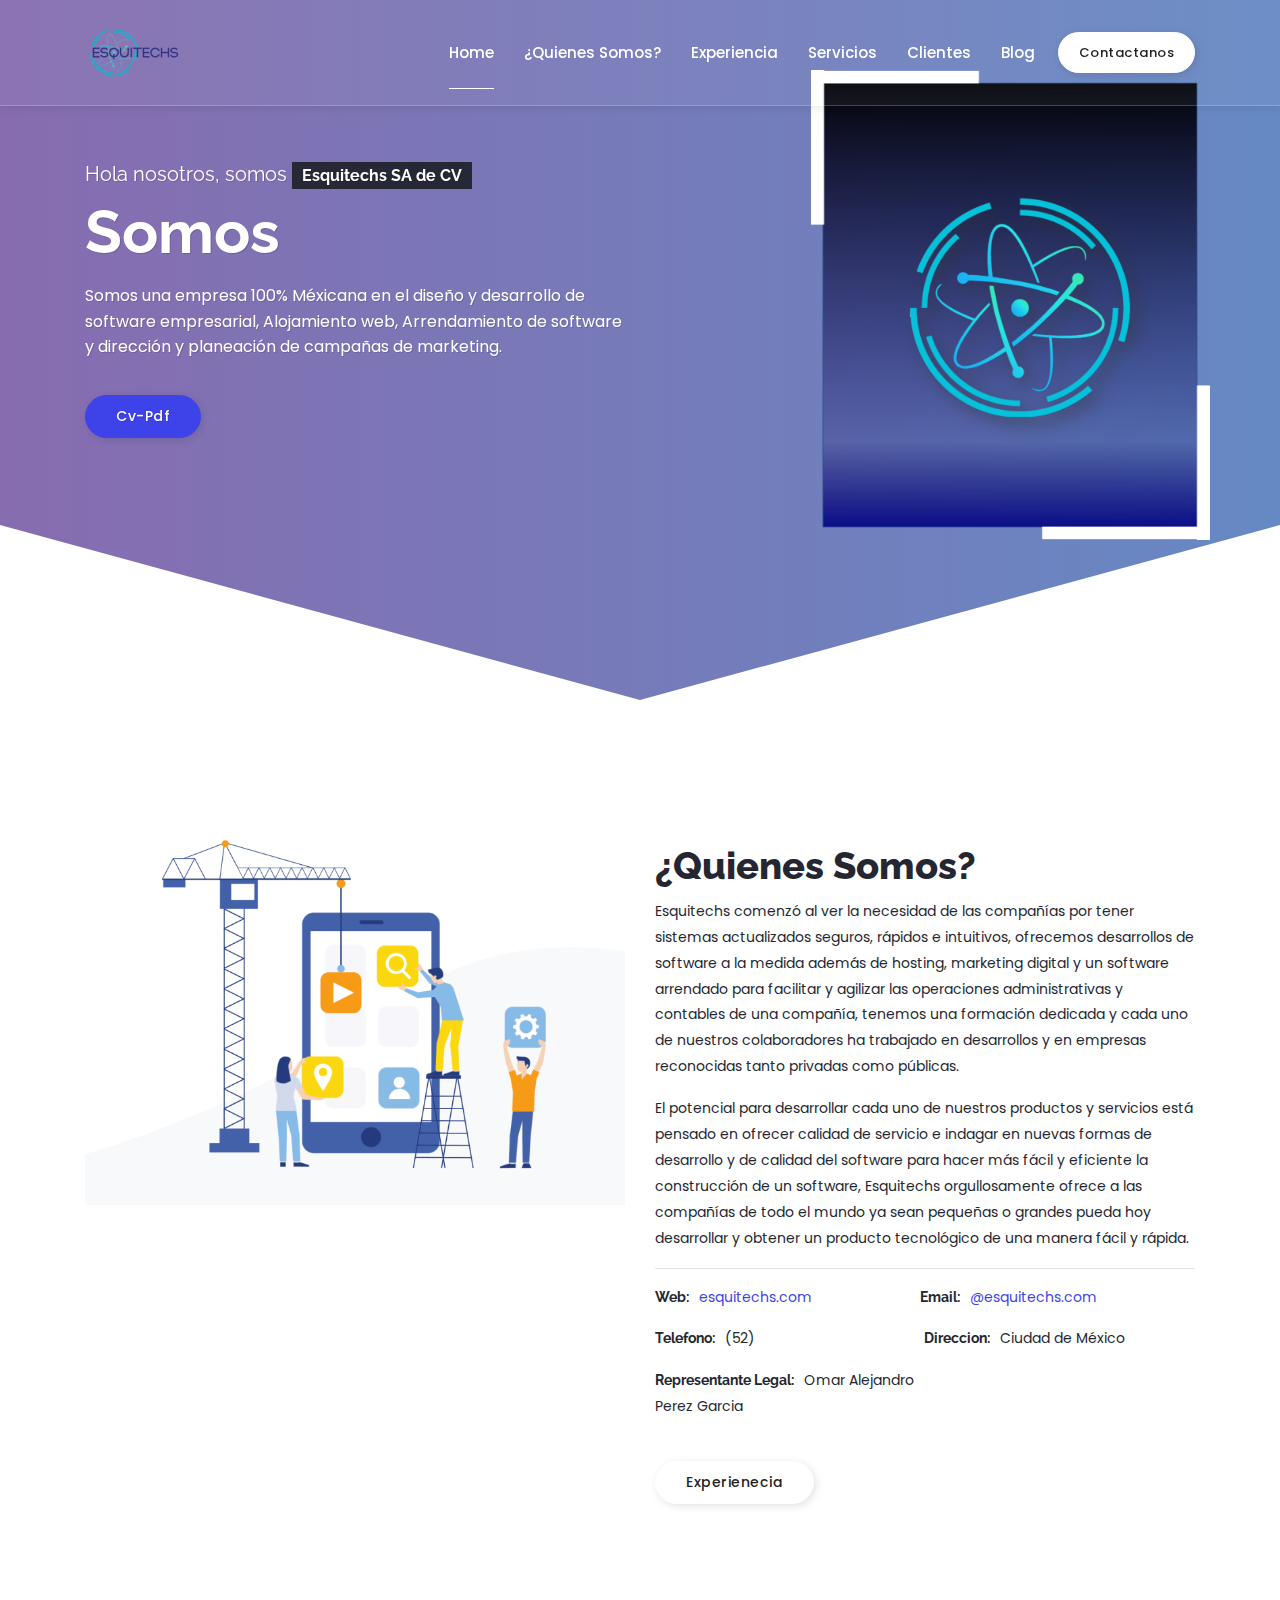
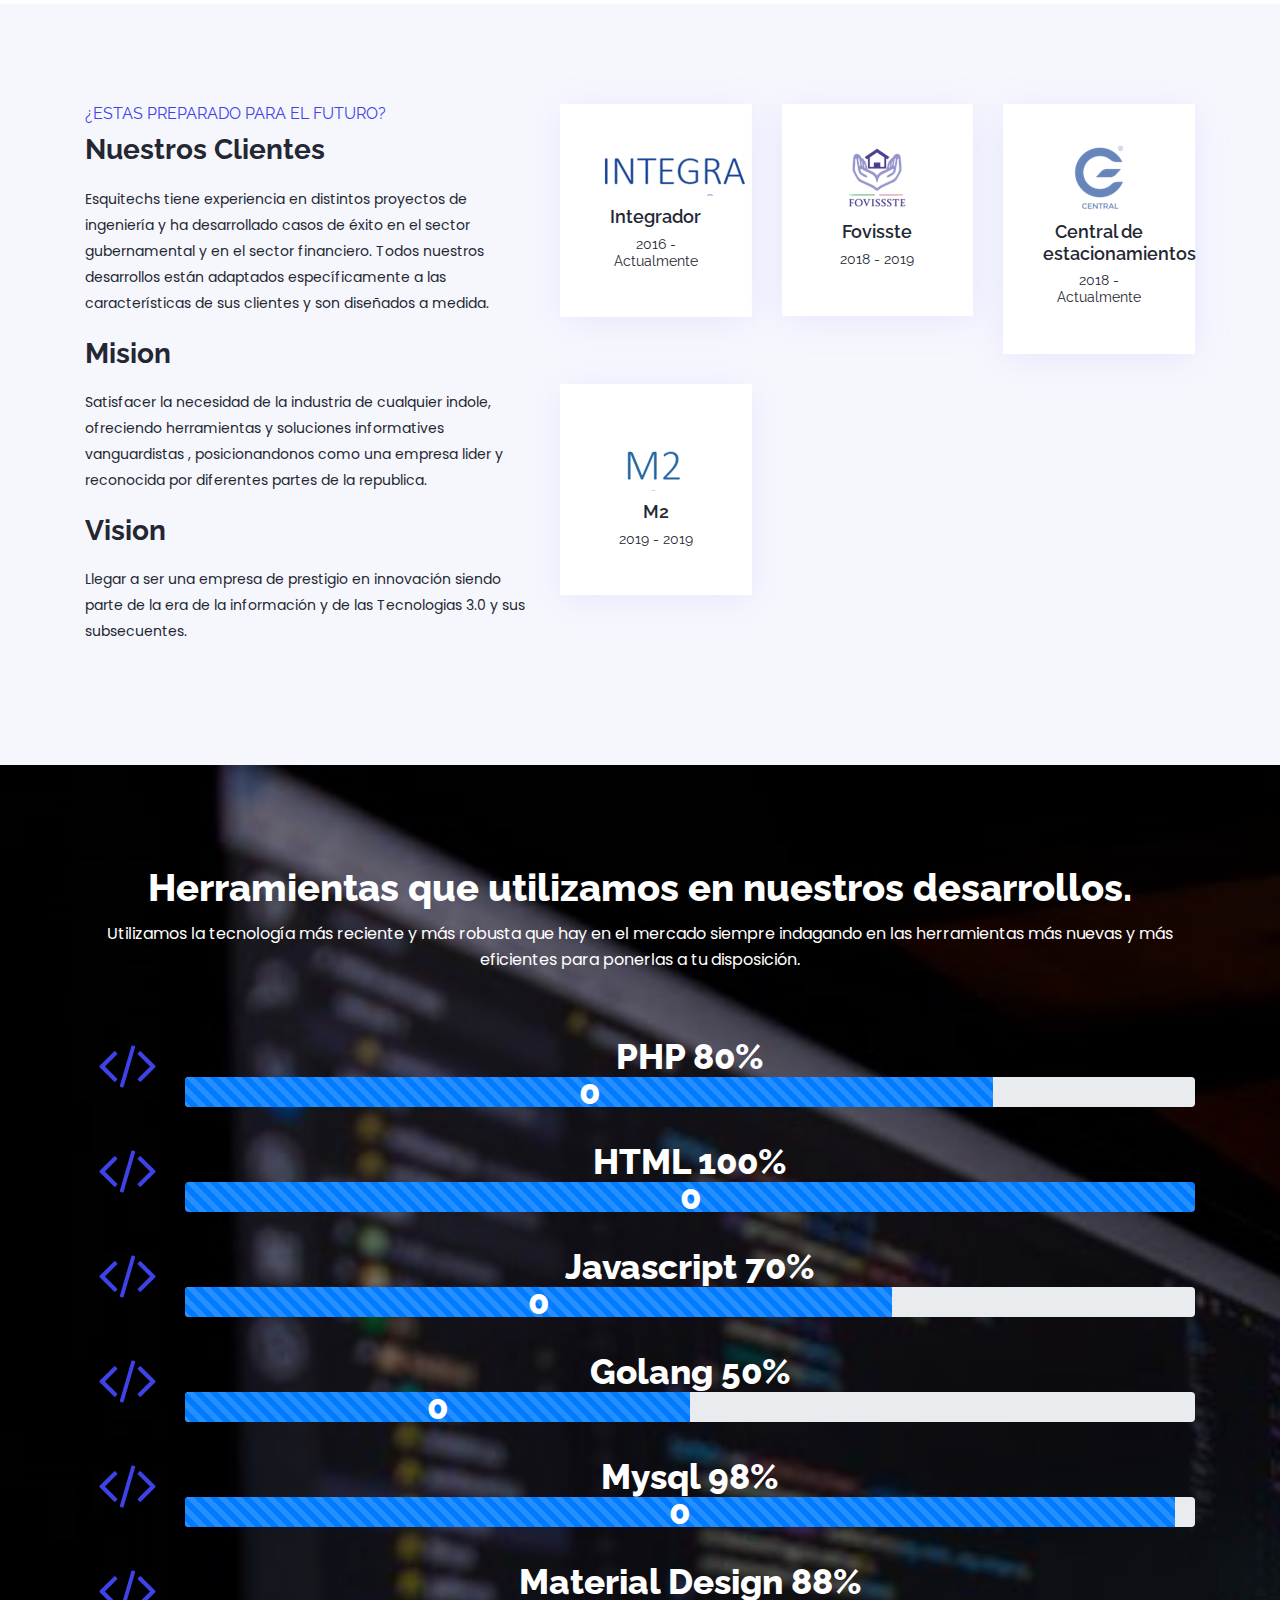
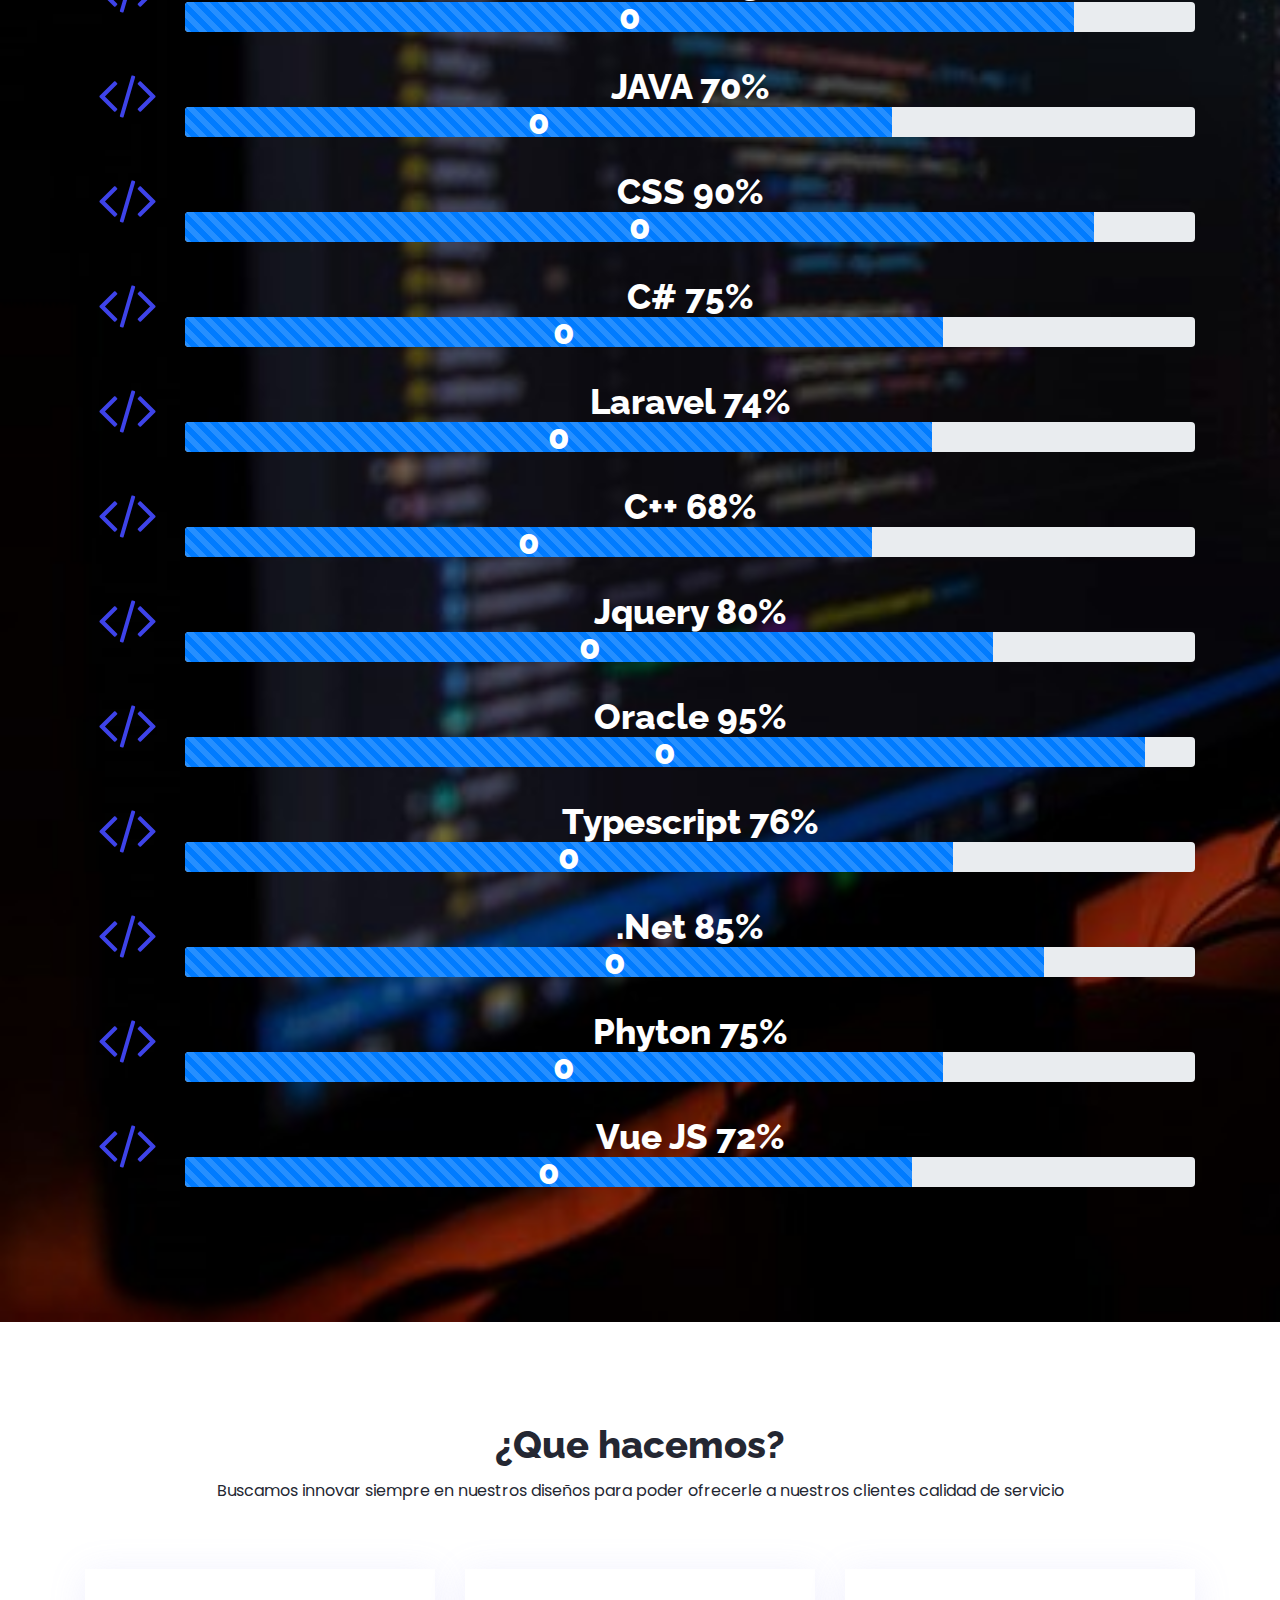
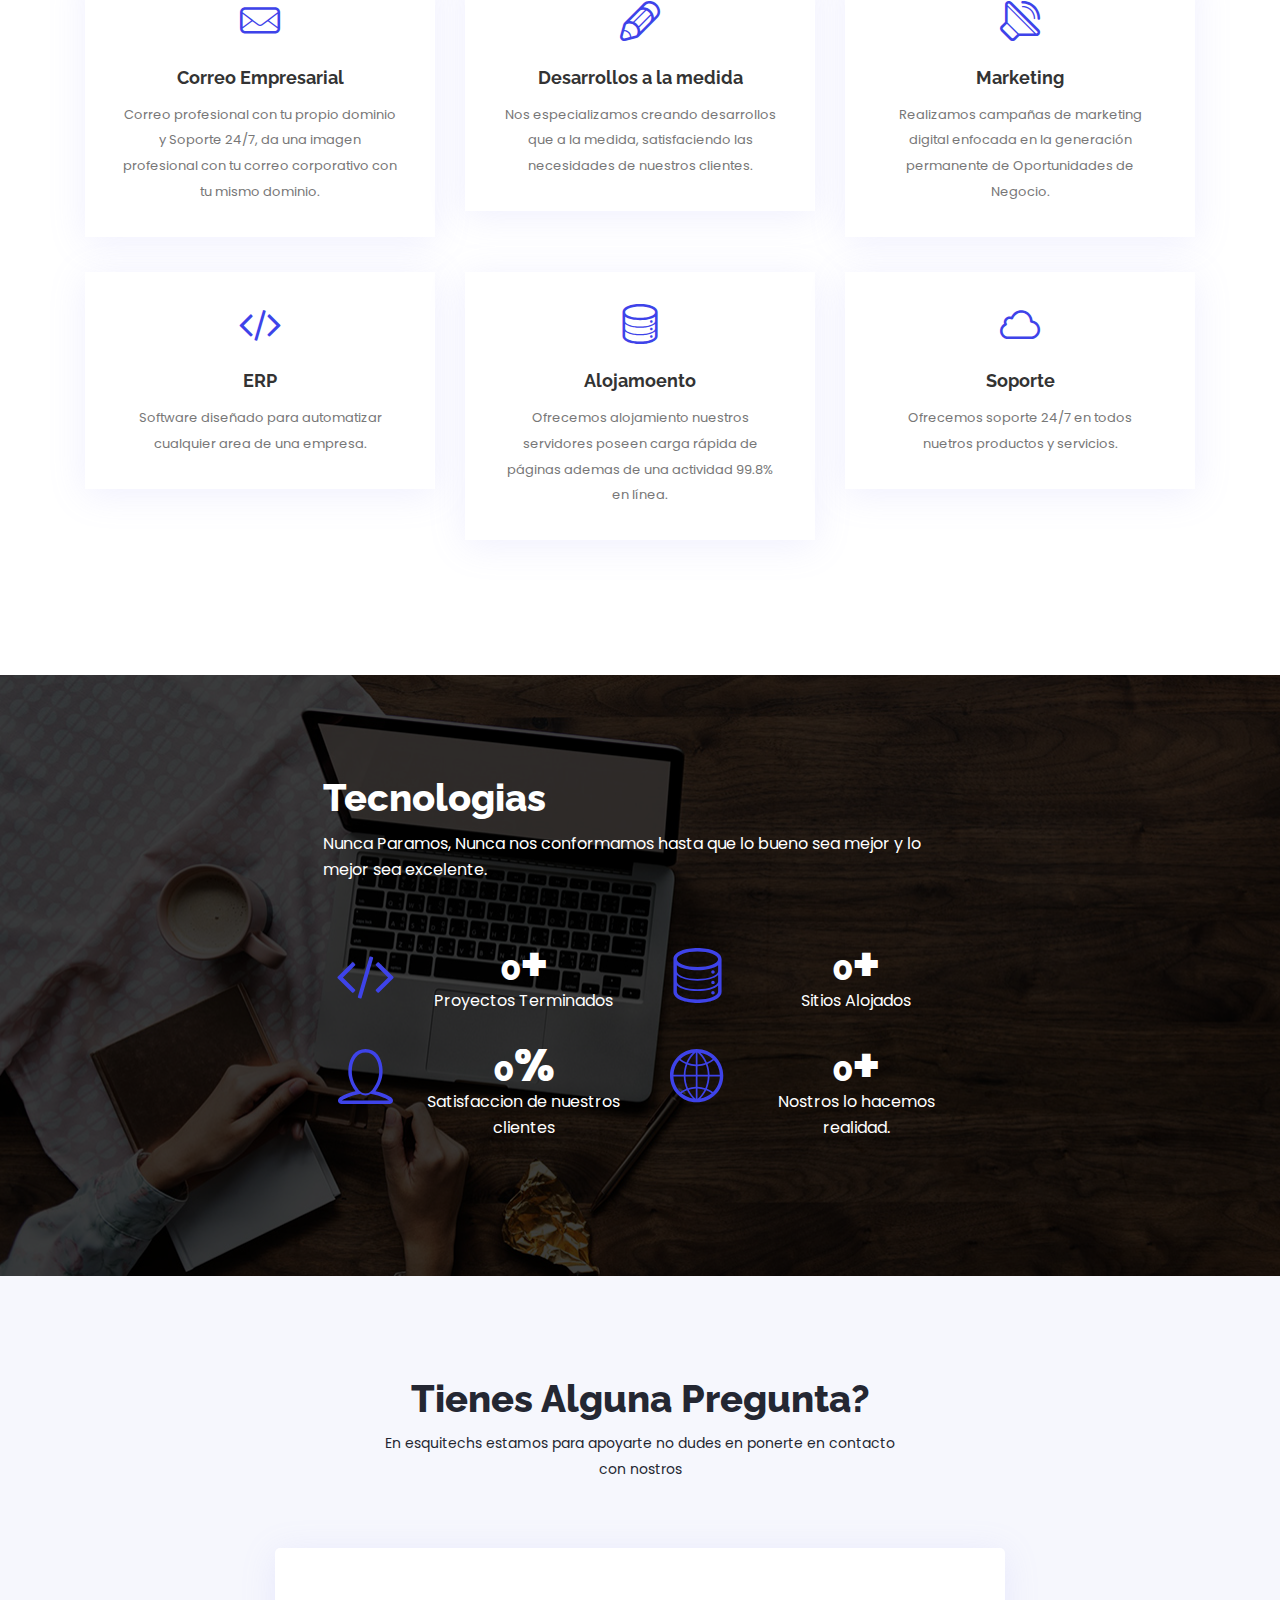
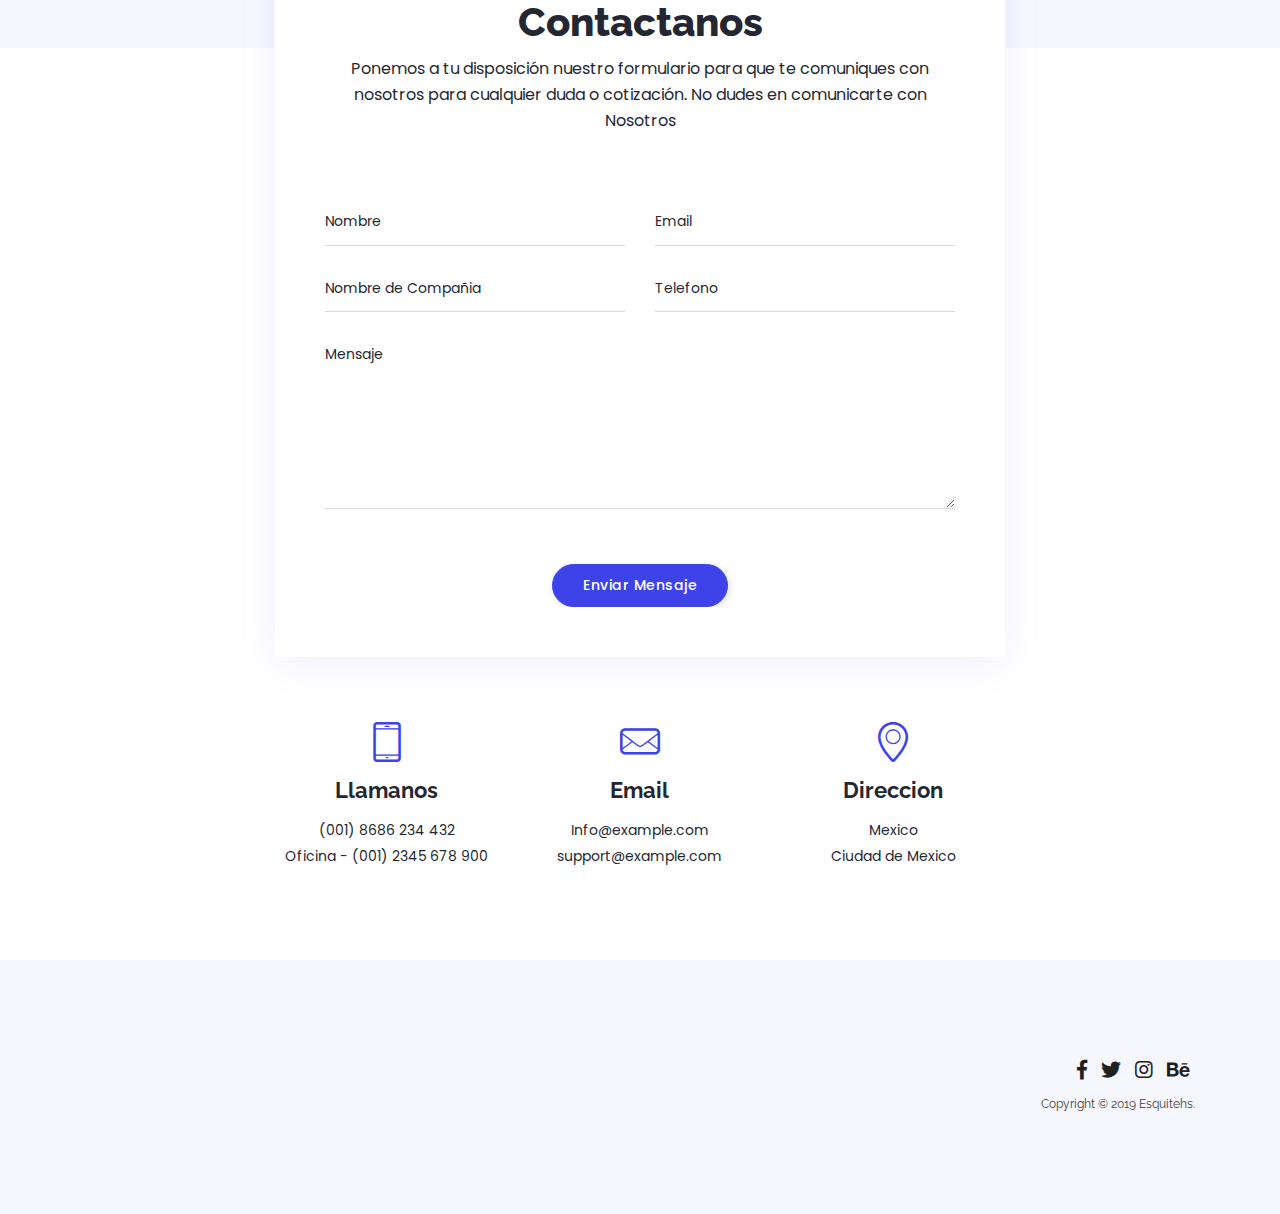
==== commit ca895016: "Replace index.html" ====
--- a/index.html
+++ b/index.html
@@ -161,6 +161,6 @@
     
     
     
-    <div id="quote" class="single-section silver-bg quote-area"> <div class="container"> <div class="row"> <div class="col-lg-6 col-sm-12 m-auto"> <div class="section-heading "> <h2 class="section-title">Tienes Alguna Pregunta? </h2> <p>En esquitechs estamos para apoyarte nosostros no suses en ponerte en contacto con nostros </p> </div> </div> </div> </div> </div> <!--Get a Quote ends!--> <div class="contact parallax_img"> <div class="container"> <div class="row"> <div class="col-lg-8 col-sm-12 m-auto"> <div class="contact-form"> <div class="section-heading text-center"> <h2 class="section-title">Contactanos</h2> <p class="section-description">Ponemos a tu disposición nuestro formulario para que te comuniques  con nosotros para cualquier duda o cotización. No dudes en comunicarte con Nosotros</p> </div> <form action="https://newtemplate.net/demo/resume/template/triangle/php/form.php" method="post" id="validation" class="form-area"> <div class="row">  <div class="col-md-6"> <div class="input-area"> <input name="name" type="text" required> <label class="floating-label">Nombre</label> </div> </div> <div class="col-md-6"> <div class="input-area"> <input name="email" type="email" required> <label class="floating-label">Email</label> </div> </div> <div class="col-md-6"> <div class="input-area"> <input name="company" type="text" required> <label class="floating-label">Nombre de Compañia</label> </div> </div> <div class="col-md-6"> <div class="input-area"> <input name="phone" type="tel" required> <label class="floating-label">Telefono</label> </div> </div> <div class="col-md-12"> <div class="text-area"> <textarea name="message" rows="6" required></textarea> <label class="floating-label">Mensaje</label> </div> </div> <div class="col-12 text-center"> <button name="submit" type="submit" class="btn button-scheme">Enviar Mensaje</button> </div> </div> </form> </div> </div> </div> <div class="row"> <!--Call us --> <div class="col-lg-8 col-sm-12 m-auto"> <div class="row"> <div class="col-12 col-md-6 col-lg-4 contact-info"> <div class="icon-box"><span class="icon-phone"></span></div> <h3>Llamanos</h3> <ul> <li>(001) 8686 234 432</li> <li>Oficina - (001) 2345 678 900</li> </ul> </div> <!--Email us--> <div class="col-12 col-md-6 col-lg-4 contact-info"> <div class="icon-box"><span class="icon-mail"></span></div> <h3>Email</h3> <ul> <li>Info@example.com</li> <li>support@example.com</li> </ul> </div> <!--Address--> <div class="col-12 col-md-12 col-lg-4 contact-info"> <div class="icon-box"><span class="icon-location"></span></div> <h3>Direccion</h3> <ul> <li>Mexico</li> <li>Ciudad de Mexico</li> </ul> </div> </div> </div> </div> </div> </div> <!--footer--> <footer class="single-section"> <div class="container"> <div class="row"> <div class="col-md-6 col-sm-12 text-sm-left text-center text-md-left"> <div class="footer-logo-holder"> </div> <div class="footer-about-txt"> <div class="col-md-12 col-lg-8"> <div class="row"> </div> </div> </div> </div> <div class="col-md-6 col-sm-12 text-center text-sm-right text-md-right align-self-center"> <ul class="footer-social"> <li><a href="#0" target="_blank" title="Facebook"> <i class="fab fa-facebook-f"></i> </a></li> <li><a href="#0" target="_blank" title="Twitter"> <i class="fab fa-twitter"></i> </a></li> <li><a href="#0" target="_blank" title="Instagram"> <i class="fab fa-instagram"></i></a></li> <li><a href="#0" target="_blank" title="Behance"> <i class="fab fa-behance"></i> </a></li> </ul> <h6 class="copy-txt">Copyright © 2019 Esquitehs.</h6> </div> </div> </div> </footer> <!--footer ends!--> <!-- whatsapp --> <!--popup--> <div class="whatsapp-area"> <div class="whatsapp-popup fadeOut"> <div class="header"> <button type="button" class="close-popup"><span class="icon-cancel"></span></button> <h2>Hola </h2> <p>Contactanos por whatsapp</p> </div> <div class="chat-area"> <img class="img-item" src="images/whatsapp-img.jpg" alt=""/> <p>Puedo Ayudarte en algo?</p> </div> <form class="form-area" id="form-area"> <input class="whats-input" type="text" id="whats-in" Placeholder="Enviar Mensaje"/> <button type="submit" class="send-btn"><span class="icon-paper-plane-o"></span></button> </form> </div> <!--popup ends!--> <!--button--> <div class="chat-button-area zoomOut"> <button type="button" id="whatsapp-btn" class="whatsapp-btn"> <span class="icon-whatsapp"></span> </button> <div class="circle-animation"></div> </div> <!--button ends!--> </div> <!-- whatsapp ends!--> <!-- jQuery (necessary for Bootstrap's JavaScript plugins) --> <script src="js/jquery-3.3.1.js"></script> <!-- Include all compiled plugins (below), or include individual files as needed --> <!-- Bootstrap JS --> <script src="js/bootstrap.js"></script> <!-- Wow js file --> <script src="js/wow.js"></script> <!-- core custom js --> <script src="js/headline.js"></script> <!--isotope--> <script src="js/isotope.js"></script> <!--lity--> <script src="js/lity.js"></script> <!--carousel--> <script src="js/owl.carousel.js"></script> <!--countimator--> <script src="js/jquery.countimator.js"></script> <!--water effect--> <script src="js/jquery.ripples.js"></script> <!--form validation--> <script src="js/jquery.validate.js"></script> <!--ajax form--> <script src="js/jquery.form.js"></script> <!--Sweet Alert--> <script src="js/sweetalert.js"></script> <!--Whatsapp button--> <script src="js/whatsapp.js"></script> <!-- core custom js --> <script src="js/custom.js"></script> </body> 
+    <div id="quote" class="single-section silver-bg quote-area"> <div class="container"> <div class="row"> <div class="col-lg-6 col-sm-12 m-auto"> <div class="section-heading "> <h2 class="section-title">Tienes Alguna Pregunta? </h2> <p>En esquitechs estamos para apoyarte  no dudes en ponerte en contacto con nostros </p> </div> </div> </div> </div> </div> <!--Get a Quote ends!--> <div class="contact parallax_img"> <div class="container"> <div class="row"> <div class="col-lg-8 col-sm-12 m-auto"> <div class="contact-form"> <div class="section-heading text-center"> <h2 class="section-title">Contactanos</h2> <p class="section-description">Ponemos a tu disposición nuestro formulario para que te comuniques  con nosotros para cualquier duda o cotización. No dudes en comunicarte con Nosotros</p> </div> <form action="https://newtemplate.net/demo/resume/template/triangle/php/form.php" method="post" id="validation" class="form-area"> <div class="row">  <div class="col-md-6"> <div class="input-area"> <input name="name" type="text" required> <label class="floating-label">Nombre</label> </div> </div> <div class="col-md-6"> <div class="input-area"> <input name="email" type="email" required> <label class="floating-label">Email</label> </div> </div> <div class="col-md-6"> <div class="input-area"> <input name="company" type="text" required> <label class="floating-label">Nombre de Compañia</label> </div> </div> <div class="col-md-6"> <div class="input-area"> <input name="phone" type="tel" required> <label class="floating-label">Telefono</label> </div> </div> <div class="col-md-12"> <div class="text-area"> <textarea name="message" rows="6" required></textarea> <label class="floating-label">Mensaje</label> </div> </div> <div class="col-12 text-center"> <button name="submit" type="submit" class="btn button-scheme">Enviar Mensaje</button> </div> </div> </form> </div> </div> </div> <div class="row"> <!--Call us --> <div class="col-lg-8 col-sm-12 m-auto"> <div class="row"> <div class="col-12 col-md-6 col-lg-4 contact-info"> <div class="icon-box"><span class="icon-phone"></span></div> <h3>Llamanos</h3> <ul> <li>(001) 8686 234 432</li> <li>Oficina - (001) 2345 678 900</li> </ul> </div> <!--Email us--> <div class="col-12 col-md-6 col-lg-4 contact-info"> <div class="icon-box"><span class="icon-mail"></span></div> <h3>Email</h3> <ul> <li>Info@example.com</li> <li>support@example.com</li> </ul> </div> <!--Address--> <div class="col-12 col-md-12 col-lg-4 contact-info"> <div class="icon-box"><span class="icon-location"></span></div> <h3>Direccion</h3> <ul> <li>Mexico</li> <li>Ciudad de Mexico</li> </ul> </div> </div> </div> </div> </div> </div> <!--footer--> <footer class="single-section"> <div class="container"> <div class="row"> <div class="col-md-6 col-sm-12 text-sm-left text-center text-md-left"> <div class="footer-logo-holder"> </div> <div class="footer-about-txt"> <div class="col-md-12 col-lg-8"> <div class="row"> </div> </div> </div> </div> <div class="col-md-6 col-sm-12 text-center text-sm-right text-md-right align-self-center"> <ul class="footer-social"> <li><a href="#0" target="_blank" title="Facebook"> <i class="fab fa-facebook-f"></i> </a></li> <li><a href="#0" target="_blank" title="Twitter"> <i class="fab fa-twitter"></i> </a></li> <li><a href="#0" target="_blank" title="Instagram"> <i class="fab fa-instagram"></i></a></li> <li><a href="#0" target="_blank" title="Behance"> <i class="fab fa-behance"></i> </a></li> </ul> <h6 class="copy-txt">Copyright © 2019 Esquitehs.</h6> </div> </div> </div> </footer> <!--footer ends!--> <!-- whatsapp --> <!--popup--> <div class="whatsapp-area"> <div class="whatsapp-popup fadeOut"> <div class="header"> <button type="button" class="close-popup"><span class="icon-cancel"></span></button> <h2>Hola </h2> <p>Contactanos por whatsapp</p> </div> <div class="chat-area"> <img class="img-item" src="images/whatsapp-img.jpg" alt=""/> <p>Puedo Ayudarte en algo?</p> </div> <form class="form-area" id="form-area"> <input class="whats-input" type="text" id="whats-in" Placeholder="Enviar Mensaje"/> <button type="submit" class="send-btn"><span class="icon-paper-plane-o"></span></button> </form> </div> <!--popup ends!--> <!--button--> <div class="chat-button-area zoomOut"> <button type="button" id="whatsapp-btn" class="whatsapp-btn"> <span class="icon-whatsapp"></span> </button> <div class="circle-animation"></div> </div> <!--button ends!--> </div> <!-- whatsapp ends!--> <!-- jQuery (necessary for Bootstrap's JavaScript plugins) --> <script src="js/jquery-3.3.1.js"></script> <!-- Include all compiled plugins (below), or include individual files as needed --> <!-- Bootstrap JS --> <script src="js/bootstrap.js"></script> <!-- Wow js file --> <script src="js/wow.js"></script> <!-- core custom js --> <script src="js/headline.js"></script> <!--isotope--> <script src="js/isotope.js"></script> <!--lity--> <script src="js/lity.js"></script> <!--carousel--> <script src="js/owl.carousel.js"></script> <!--countimator--> <script src="js/jquery.countimator.js"></script> <!--water effect--> <script src="js/jquery.ripples.js"></script> <!--form validation--> <script src="js/jquery.validate.js"></script> <!--ajax form--> <script src="js/jquery.form.js"></script> <!--Sweet Alert--> <script src="js/sweetalert.js"></script> <!--Whatsapp button--> <script src="js/whatsapp.js"></script> <!-- core custom js --> <script src="js/custom.js"></script> </body> 
 
 </html>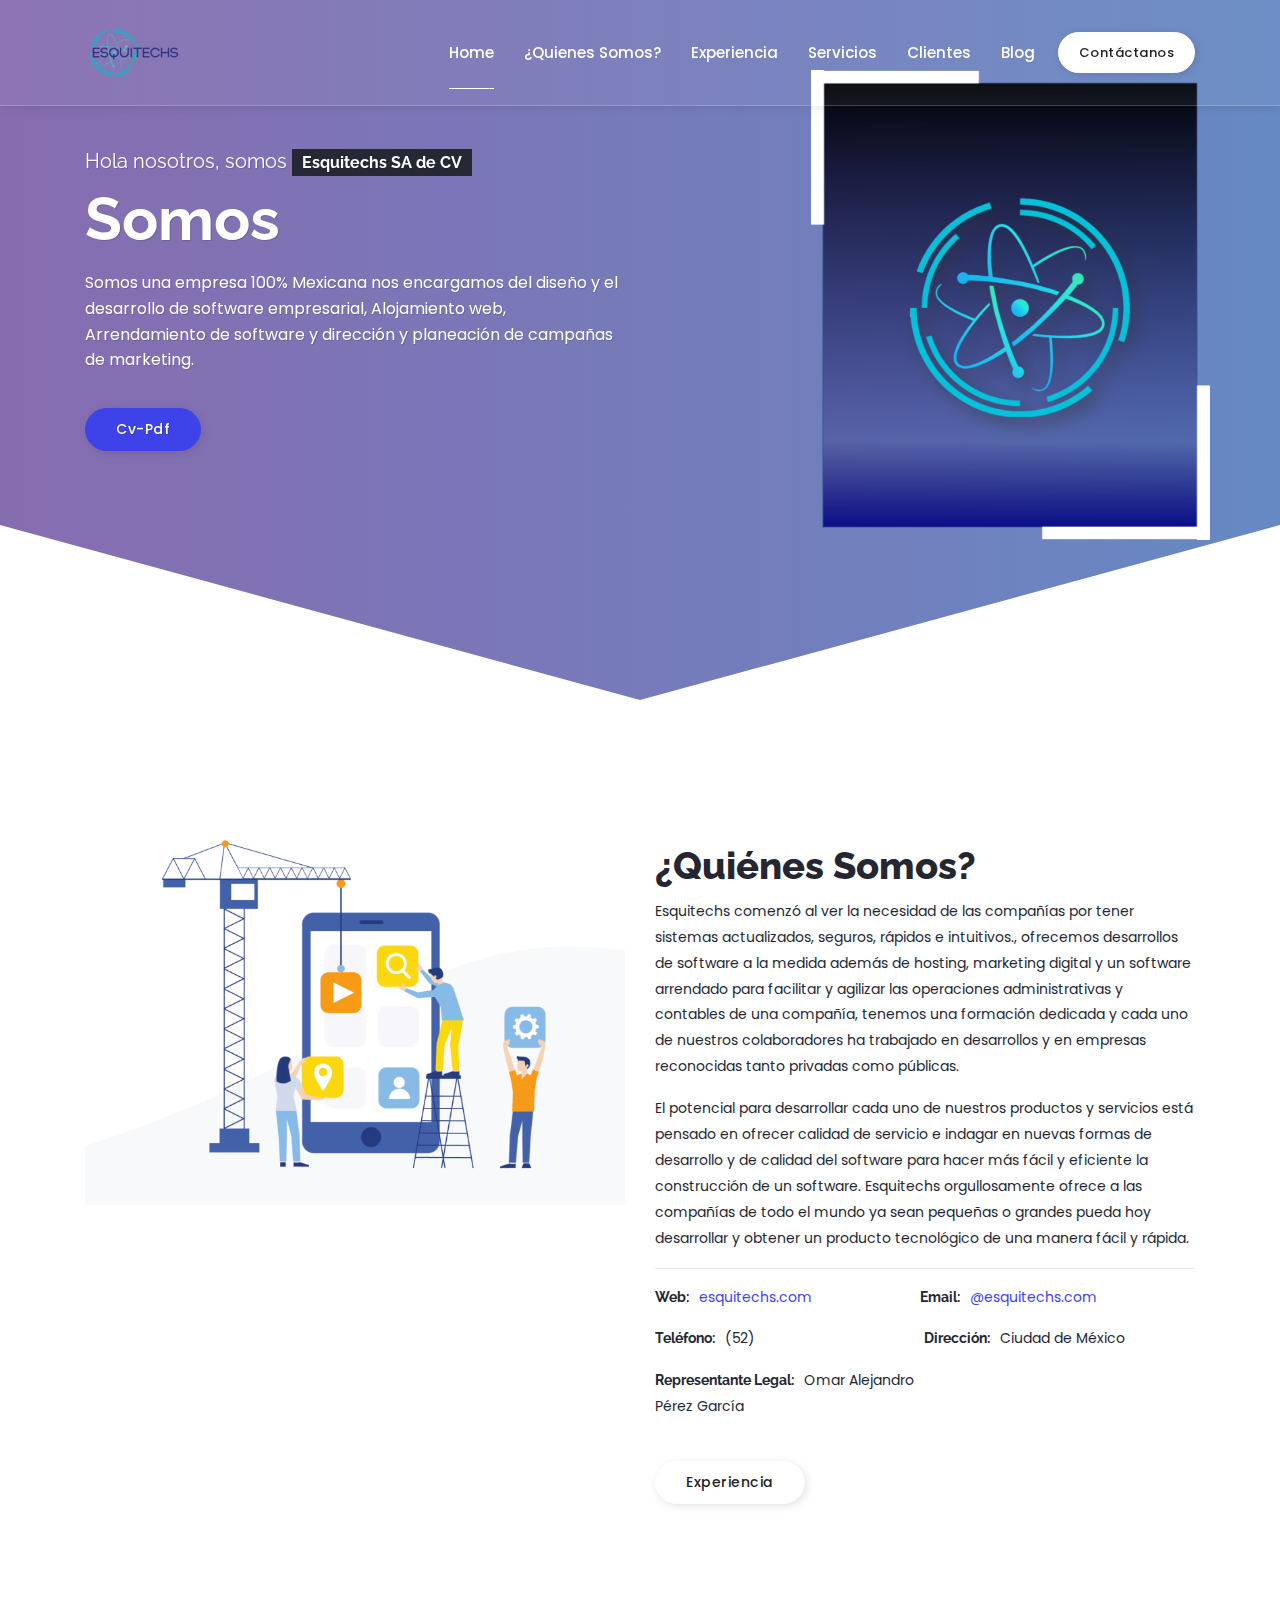
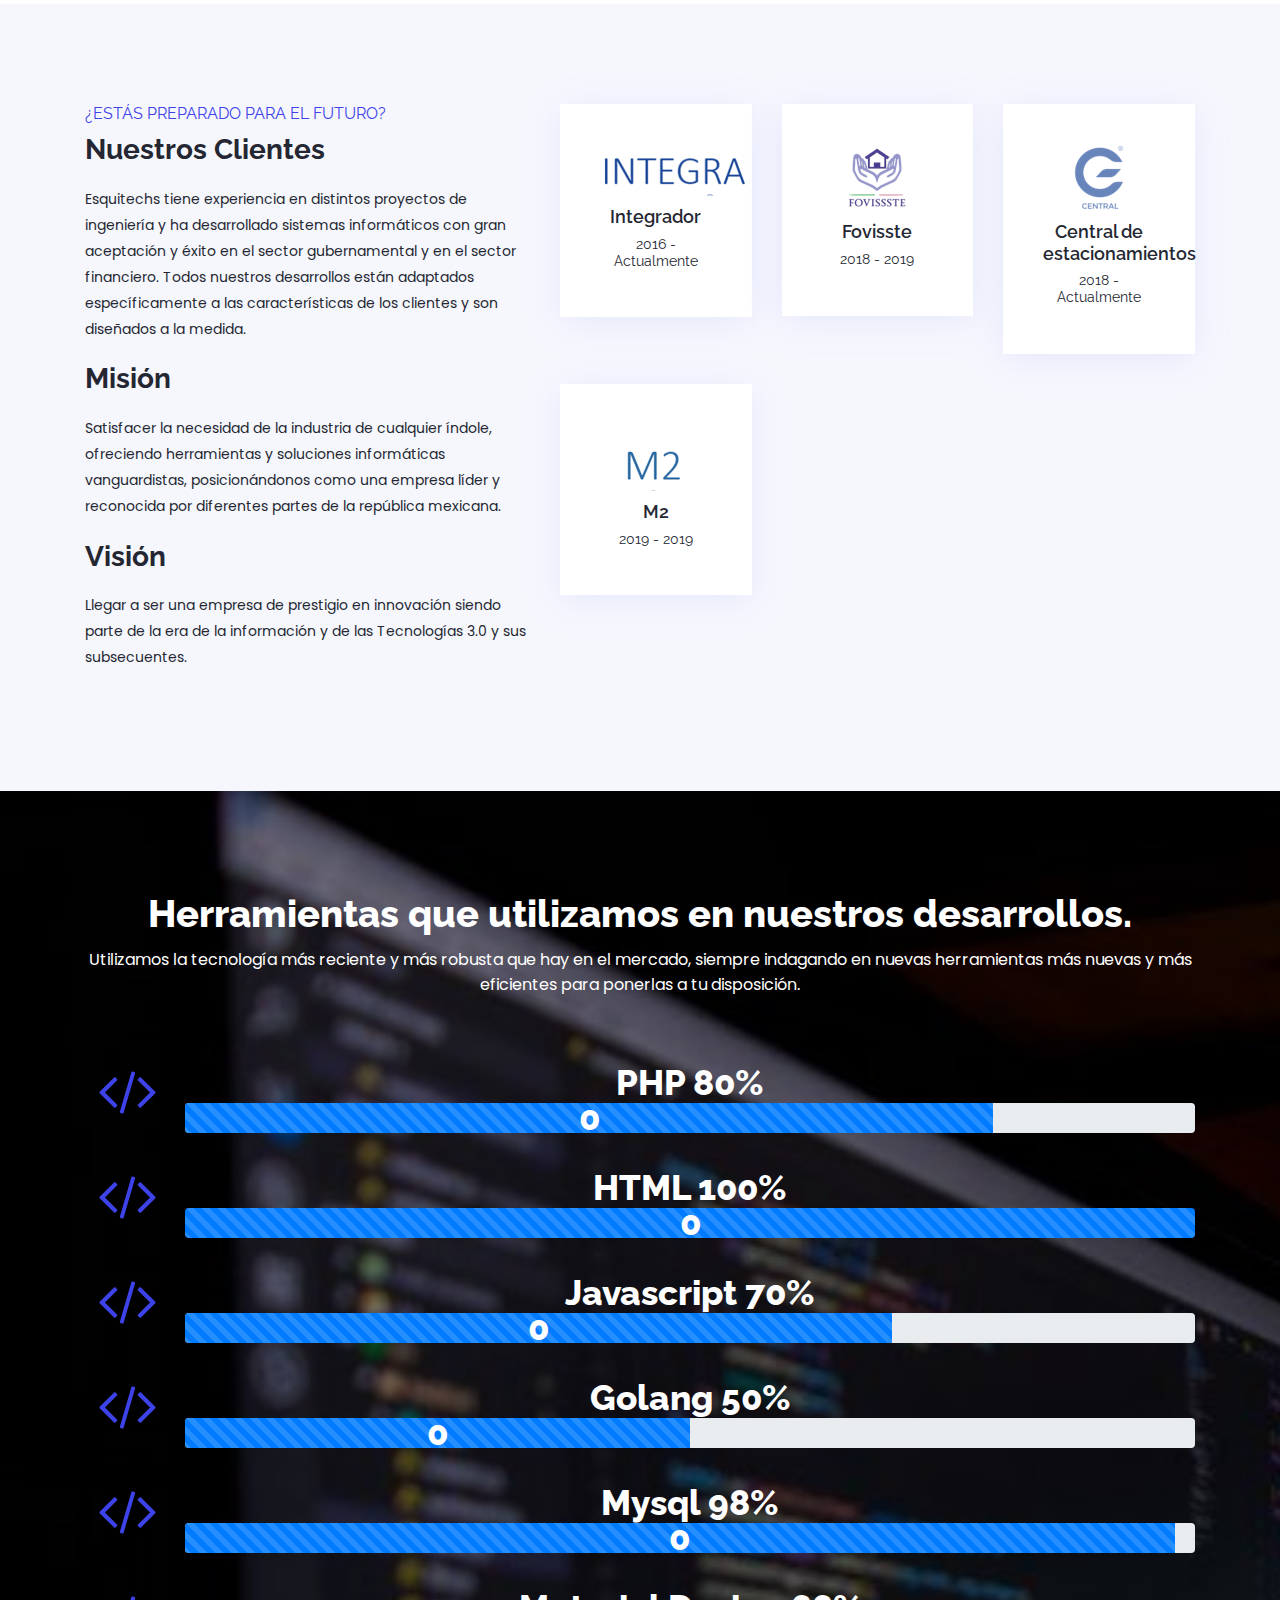
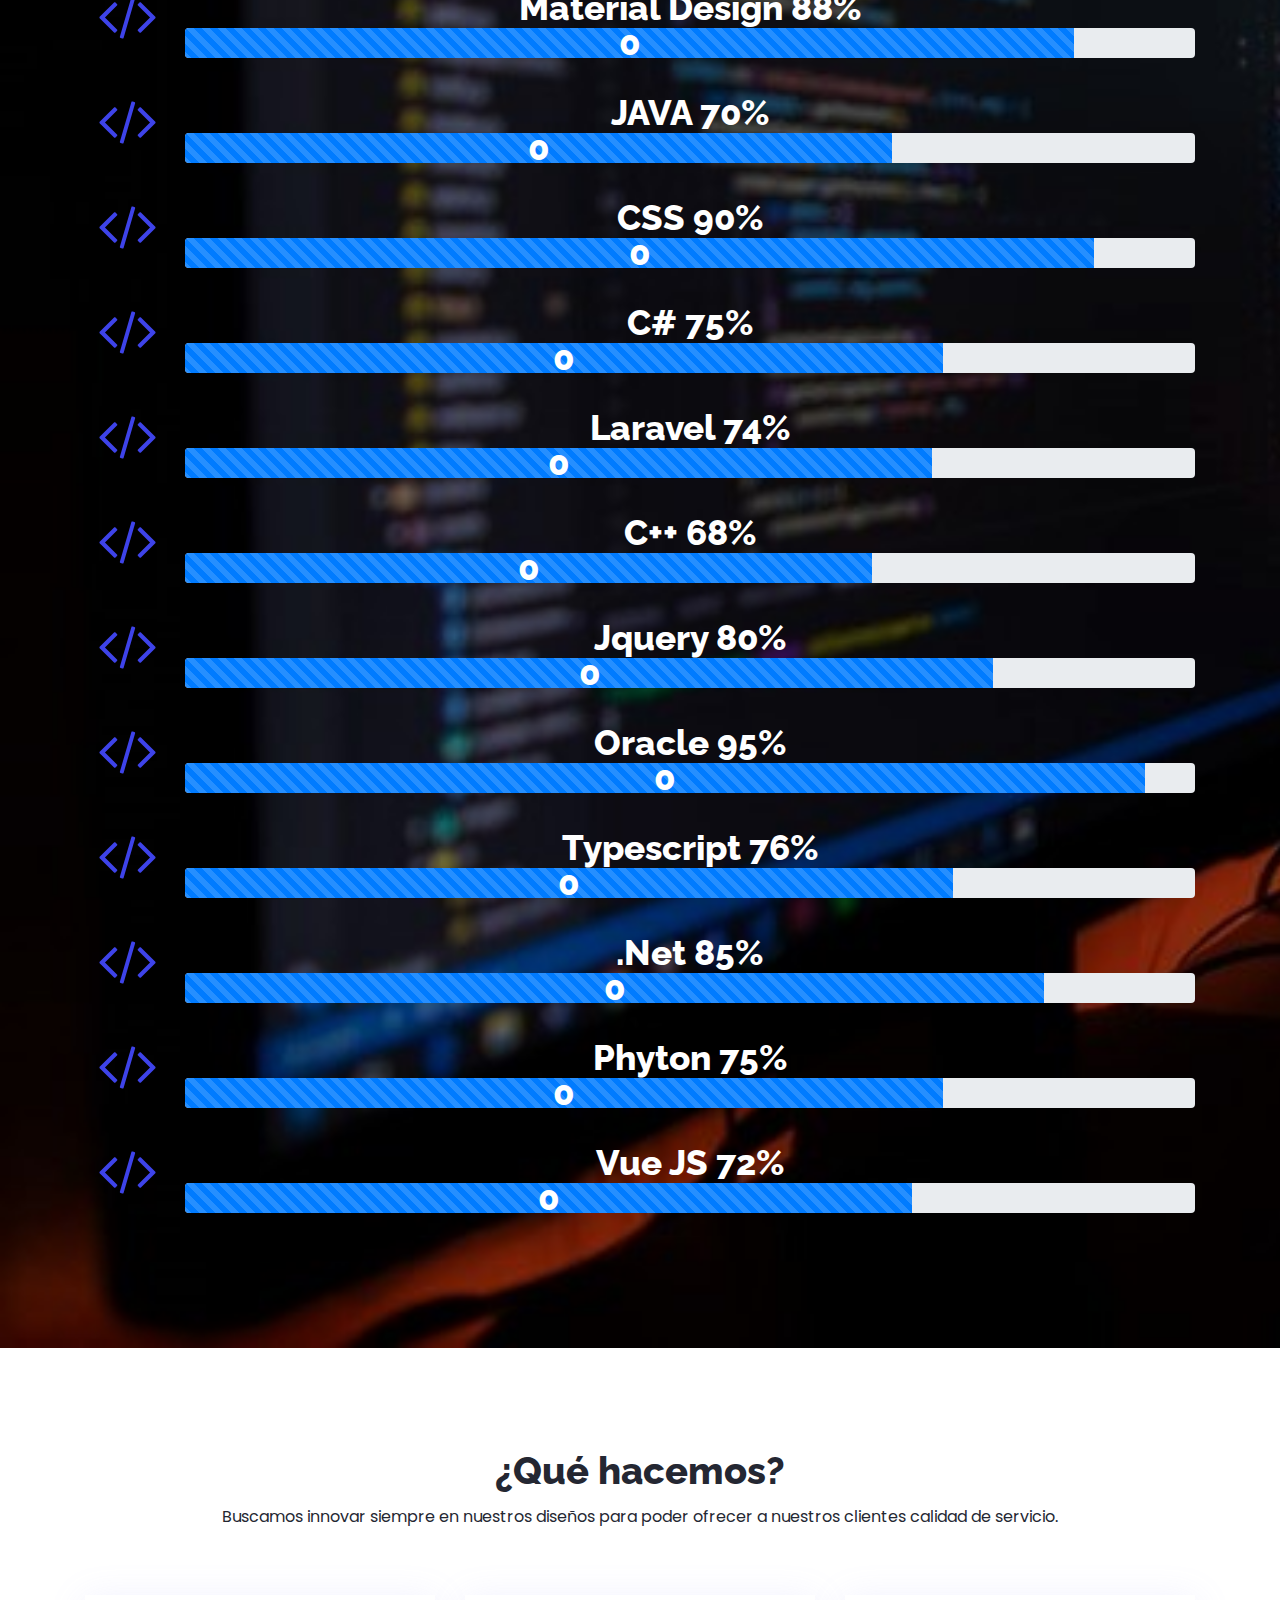
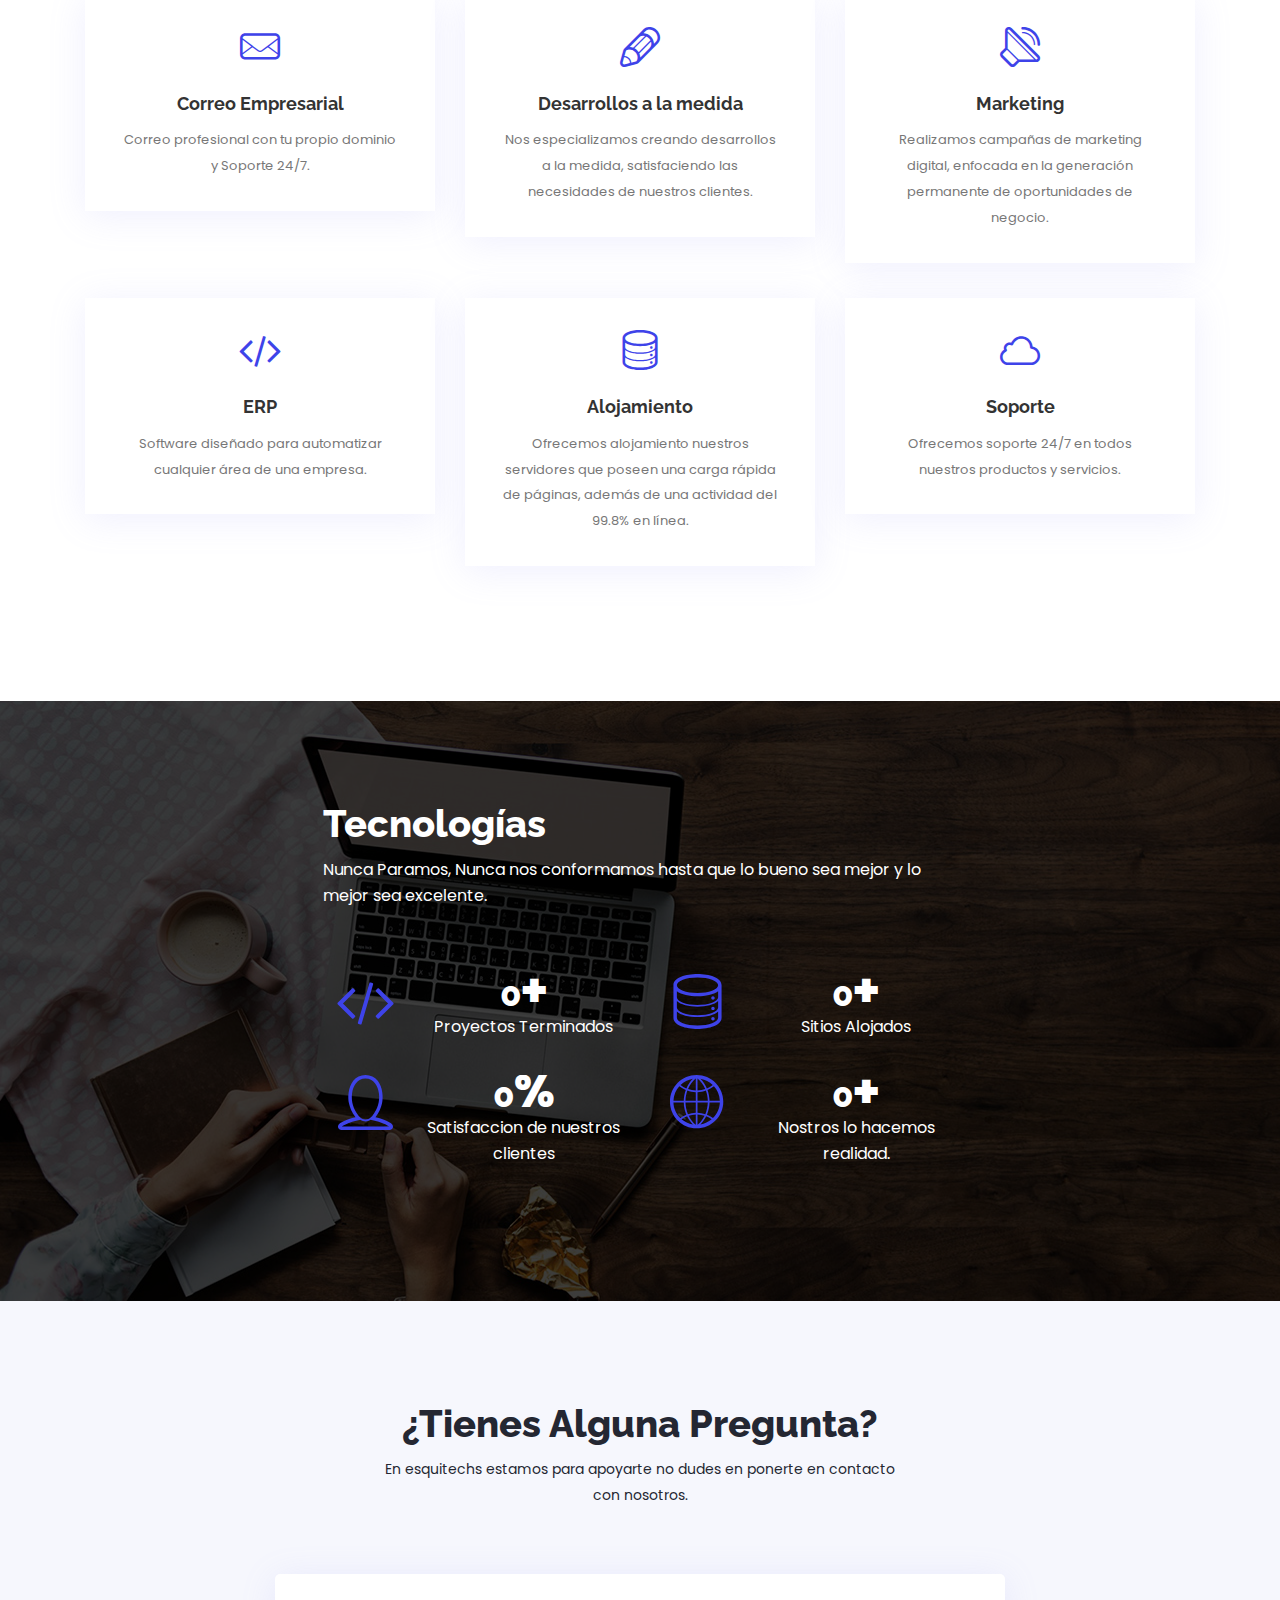
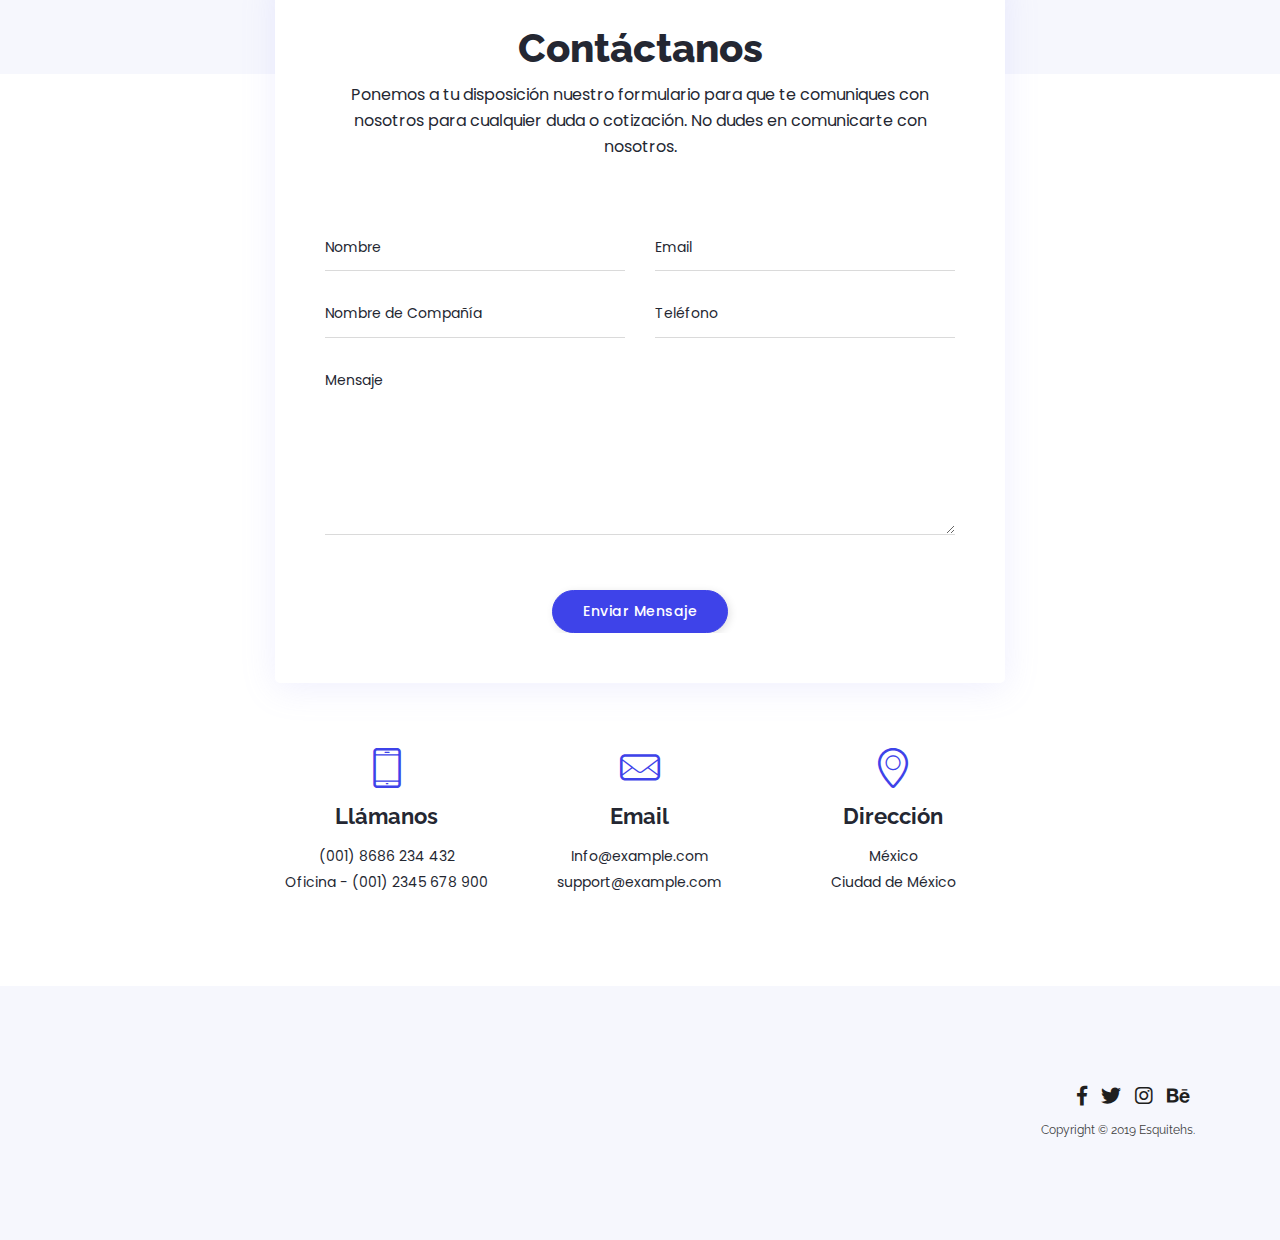
==== commit de664bb6: "Replace index.html" ====
--- a/index.html
+++ b/index.html
@@ -1,15 +1,16 @@
 <!doctype html> <html lang="en"> 
 <!-- Mirrored from newtemplate.net/demo/resume/template/triangle/index.html by HTTrack Website Copier/3.x [XR&CO'2014], Tue, 10 Sep 2019 17:11:42 GMT -->
-<head> <!-- Required meta tags --> <meta charset="utf-8"> <title>Equitechs-CV</title> <meta name="description" content=""> <meta name="viewport" content="width=device-width, initial-scale=1, shrink-to-fit=no"> <!--favicon--> <link rel="shortcut icon" href="images/iconf.jpg" type="image/x-icon"> <link rel="icon" href="images/iconf.jpg" type="image/x-icon"> <!--Bootstrap--> <link rel="stylesheet" href="css/bootstrap.css"> <!--Awesome fonts--> <link rel="stylesheet" href="css/fontawesome.css"> <!--fontastic fonts--> <link rel="stylesheet" href="css/fontastic.css"> <!--lity--> <link rel="stylesheet" href="css/lity.css"> <!--animate--> <link rel="stylesheet" href="css/animate.css"> <!--carousel--> <link rel="stylesheet" href="css/owl.carousel.css"> <!--sweetalert--> <link rel="stylesheet" href="css/sweetalert.css"> <!--whatsapp button--> <link rel="stylesheet" href="css/whatsapp.css"> <!--custom--> <link rel="stylesheet" href="css/style.css"> <!--triangle--> <link rel="stylesheet" href="css/triangle.css"> <!-- Google font --> <link href="https://fonts.googleapis.com/css?family=Poppins:300,400,500,600%7CRaleway:300,400,500,600,700,800" rel="stylesheet"> </head> <body> <!-- preloader --> <div id="loader-wrapper">  <center><img src="images/log.gif" alt="" /></center> </div>  <!-- preloader ends!--> <!--Header--> <header class="header-area"> <div class="container"> <!-- Nav --> <nav class="navbar navbar-expand-lg"> <!-- Logo --> <div id="logo_home"> <img src="images/logo-white.png"></div> <!-- Logo ends! --> <!--menu toggler --> <button class="navbar-toggler" type="button" data-toggle="collapse" data-target="#menu" aria-controls="menu" aria-expanded="false" aria-label="Toggle navigation"> <span class="navbar-toggler-icon"> <span class="icon-thumbnails"></span> </span> </button> <!--menu toggler ends! --> <!--menu --> <div class="collapse navbar-collapse" id="menu"> <ul id="menu_scroll" class="navbar-nav menu"> <li><a href="#home" class="scroll active">Home</a></li> <li><a href="#about" class="scroll">¿Quienes Somos?</a></li> <li><a href="#experience" class="scroll">Experiencia</a></li> <li><a href="#services" class="scroll">Servicios</a></li> <li><a href="#clients" class="scroll">Clientes</a></li> <li><a href="#blog" class="scroll">Blog</a></li> </ul> </div> <!--menu ends!--> <!--Quote button--> <a class="btn scroll" href="#quote">Contactanos</a> </nav> <!-- Nav ends!--> </div> </header> <!-- Header ends! --> <!-- Start home --> <div id="home" class="home-area parallax_img triangle-area"> <div class="water-effect"></div> <div class="container h-100"> <div class="row h-100 align-items-center"> <!--Title text--> <div class="col-12 col-md-6 col-lg-6 home-content text-left"> <!-- Super heading --> <h5 class="greet">Hola nosotros, somos  <strong>Esquitechs SA de CV</strong></h5> <!-- Super heading ends!--> <!-- heading text --> <h1 class="skills cd-headline letters scale"> <span>Somos</span> <span class="cd-words-wrapper"> <b class="is-visible">Developer</b> <b>Designer</b> <b>Marketing</b> </span> </h1> <!-- heading text ends!--> <!-- description --> <p class="description">Somos una empresa 100% Méxicana en el diseño y desarrollo de software empresarial, Alojamiento web, Arrendamiento de software y dirección y planeación  de campañas de marketing.</p> <!-- description ends!--> <!-- button--> <div class="button-area">  <a class="btn scroll button-scheme" href="#0">Cv-pdf</a> </div> <!-- button ends! --> </div> <!--Title text ends!--> </div> <div class="image-item row h-100 align-items-center"> <img src="images/big-profile.png" alt=""> </div> </div> </div> <!-- home ends! --> <!-- Start about --> <div id="about" class="single-section about-area"> <div class="container"> <div class="row"> <!-- About image --> <div class="col-sm-12 col-lg-6"> <div class="about-img"> <img src="images/about-image.gif" alt=""/> </div> </div> <!-- About image ends! --> <!-- about content --> <div class="col-sm-12 col-lg-6"> <div class="about-content"> <!--Heading section--> <div class="section-heading"> <h2 class="section-title">¿Quienes Somos?</h2> </div> <!--Heading section ends!--> <!--Describtion--> <p>Esquitechs comenzó al ver la necesidad de las compañías por tener sistemas actualizados seguros, rápidos e intuitivos, ofrecemos desarrollos de software a la medida además de hosting, marketing digital y un software arrendado para facilitar y agilizar las operaciones administrativas y contables de una compañía, tenemos una formación dedicada y cada uno de nuestros colaboradores ha trabajado en desarrollos y en empresas reconocidas tanto privadas como públicas.</p> <p>El potencial para desarrollar  cada uno de nuestros productos y servicios está pensado en ofrecer calidad de servicio e indagar en nuevas formas de desarrollo y de calidad del software para hacer más fácil y eficiente la construcción de un software, Esquitechs orgullosamente ofrece a las compañías de todo el mundo  ya sean pequeñas o grandes pueda  hoy desarrollar y obtener un producto tecnológico de una manera fácil y rápida.
-</p> <!--Describtion ends!--> <hr> <!--about details--> <ul class="list-inline about-info"><li> <span>Web:</span> <a href="https://esquitechs.com/"> <p>esquitechs.com</p> </a> </li><li> <span>Email:</span> <p><a href="mailto:sadiq@example.com">@esquitechs.com</a></p> </li> <li> <span>Telefono:</span> <p>(52) </p> </li> <li> <span>Direccion:</span> <p>Ciudad de México</p> </li>  <li> <span>Representante Legal:</span> <p>Omar Alejandro Perez Garcia</p> </li> </ul> <!--about details ends!--> <!--buttons-->  <a href="#experience" class="btn scroll">Experienecia</a> <!--buttons ends!--> </div> </div> </div> <!-- about content ends! --> </div> </div> <!-- Start about ends! --> <!-- Start experience --> <div id="experience" class="single-section silver-bg experience-area"> <div class="container"> <div class="row"> <div class="col-lg-5 col-sm-12"> <!--experience content--> <div class="exp-content"> <h5 class="subtitle">¿Estas preparado para el futuro?</h5> <h3>Nuestros Clientes</h3> <p>Esquitechs tiene experiencia en distintos proyectos de ingeniería y ha desarrollado casos de éxito en el sector gubernamental y en el sector financiero. Todos nuestros desarrollos están adaptados específicamente a las características de sus clientes y son diseñados a medida.</p> 
+<head> <!-- Required meta tags --> <meta charset="utf-8"> <title>Equitechs-CV</title> <meta name="description" content=""> <meta name="viewport" content="width=device-width, initial-scale=1, shrink-to-fit=no"> <!--favicon--> <link rel="shortcut icon" href="images/iconf.jpg" type="image/x-icon"> <link rel="icon" href="images/iconf.jpg" type="image/x-icon"> <!--Bootstrap--> <link rel="stylesheet" href="css/bootstrap.css"> <!--Awesome fonts--> <link rel="stylesheet" href="css/fontawesome.css"> <!--fontastic fonts--> <link rel="stylesheet" href="css/fontastic.css"> <!--lity--> <link rel="stylesheet" href="css/lity.css"> <!--animate--> <link rel="stylesheet" href="css/animate.css"> <!--carousel--> <link rel="stylesheet" href="css/owl.carousel.css"> <!--sweetalert--> <link rel="stylesheet" href="css/sweetalert.css"> <!--whatsapp button--> <link rel="stylesheet" href="css/whatsapp.css"> <!--custom--> <link rel="stylesheet" href="css/style.css"> <!--triangle--> <link rel="stylesheet" href="css/triangle.css"> <!-- Google font --> <link href="https://fonts.googleapis.com/css?family=Poppins:300,400,500,600%7CRaleway:300,400,500,600,700,800" rel="stylesheet"> </head> <body> <!-- preloader --> <div id="loader-wrapper">  <center><img src="images/log.gif" alt="" /></center> </div>  <!-- preloader ends!--> <!--Header--> <header class="header-area"> <div class="container"> <!-- Nav --> <nav class="navbar navbar-expand-lg"> <!-- Logo --> <div id="logo_home"> <img src="images/logo-white.png"></div> <!-- Logo ends! --> <!--menu toggler --> <button class="navbar-toggler" type="button" data-toggle="collapse" data-target="#menu" aria-controls="menu" aria-expanded="false" aria-label="Toggle navigation"> <span class="navbar-toggler-icon"> <span class="icon-thumbnails"></span> </span> </button> <!--menu toggler ends! --> <!--menu --> <div class="collapse navbar-collapse" id="menu"> <ul id="menu_scroll" class="navbar-nav menu"> <li><a href="#home" class="scroll active">Home</a></li> <li><a href="#about" class="scroll">¿Quienes Somos?</a></li> <li><a href="#experience" class="scroll">Experiencia</a></li> <li><a href="#services" class="scroll">Servicios</a></li> <li><a href="#clients" class="scroll">Clientes</a></li> <li><a href="#blog" class="scroll">Blog</a></li> </ul> </div> <!--menu ends!--> <!--Quote button--> <a class="btn scroll" href="#quote">Contáctanos</a> </nav> <!-- Nav ends!--> </div> </header> <!-- Header ends! --> <!-- Start home --> <div id="home" class="home-area parallax_img triangle-area"> <div class="water-effect"></div> <div class="container h-100"> <div class="row h-100 align-items-center"> <!--Title text--> <div class="col-12 col-md-6 col-lg-6 home-content text-left"> <!-- Super heading --> <h5 class="greet">Hola nosotros, somos  <strong>Esquitechs SA de CV</strong></h5> <!-- Super heading ends!--> <!-- heading text --> <h1 class="skills cd-headline letters scale"> <span>Somos</span> <span class="cd-words-wrapper"> <b class="is-visible">Developer</b> <b>Designer</b> <b>Marketing</b> </span> </h1> <!-- heading text ends!--> <!-- description --> <p class="description">Somos una empresa 100% Mexicana nos encargamos del diseño y el  desarrollo de software empresarial, Alojamiento web, Arrendamiento de software y dirección y planeación de campañas de marketing.</p> <!-- description ends!--> <!-- button--> <div class="button-area">  <a class="btn scroll button-scheme" href="#0">Cv-pdf</a> </div> <!-- button ends! --> </div> <!--Title text ends!--> </div> <div class="image-item row h-100 align-items-center"> <img src="images/big-profile.png" alt=""> </div> </div> </div> <!-- home ends! --> <!-- Start about --> <div id="about" class="single-section about-area"> <div class="container"> <div class="row"> <!-- About image --> <div class="col-sm-12 col-lg-6"> <div class="about-img"> <img src="images/about-image.gif" alt=""/> </div> </div> <!-- About image ends! --> <!-- about content --> <div class="col-sm-12 col-lg-6"> <div class="about-content"> <!--Heading section--> <div class="section-heading"> <h2 class="section-title">¿Quiénes Somos?</h2> </div> <!--Heading section ends!--> <!--Describtion--> <p>Esquitechs comenzó al ver la necesidad de las compañías por tener sistemas actualizados, seguros, rápidos e intuitivos., ofrecemos desarrollos de software a la medida además de hosting, marketing digital y un software arrendado para facilitar y agilizar las operaciones administrativas y contables de una compañía, tenemos una formación dedicada y cada uno de nuestros colaboradores ha trabajado en desarrollos y en empresas reconocidas tanto privadas como públicas.</p> <p>El potencial para desarrollar cada uno de nuestros productos y servicios está pensado en ofrecer calidad de servicio e indagar en nuevas formas de desarrollo y de calidad del software para hacer más fácil y eficiente la construcción de un software.
+Esquitechs orgullosamente ofrece a las compañías de todo el mundo ya sean pequeñas o grandes pueda hoy desarrollar y obtener un producto tecnológico de una manera fácil y rápida.
+</p> <!--Describtion ends!--> <hr> <!--about details--> <ul class="list-inline about-info"><li> <span>Web:</span> <a href="https://esquitechs.com/"> <p>esquitechs.com</p> </a> </li><li> <span>Email:</span> <p><a href="mailto:sadiq@example.com">@esquitechs.com</a></p> </li> <li> <span>Teléfono:</span> <p>(52) </p> </li> <li> <span>Dirección:</span> <p>Ciudad de México</p> </li>  <li> <span>Representante Legal:</span> <p>Omar Alejandro Pérez García</p> </li> </ul> <!--about details ends!--> <!--buttons-->  <a href="#experience" class="btn scroll">Experiencia</a> <!--buttons ends!--> </div> </div> </div> <!-- about content ends! --> </div> </div> <!-- Start about ends! --> <!-- Start experience --> <div id="experience" class="single-section silver-bg experience-area"> <div class="container"> <div class="row"> <div class="col-lg-5 col-sm-12"> <!--experience content--> <div class="exp-content"> <h5 class="subtitle">¿Estás preparado para el futuro?</h5> <h3>Nuestros Clientes</h3> <p>Esquitechs tiene experiencia en distintos proyectos de ingeniería y ha desarrollado sistemas informáticos con gran aceptación y éxito en el sector gubernamental y en el sector financiero. Todos nuestros desarrollos están adaptados específicamente a las características de los clientes y son diseñados a la medida.</p> 
     
-     <h3>Mision</h3> <p>Satisfacer la necesidad de la industria de cualquier indole, ofreciendo herramientas y soluciones informatives vanguardistas , posicionandonos como una empresa lider y reconocida por diferentes partes de la republica.</p>
-     <h3>Vision</h3> <p>Llegar a ser una empresa de prestigio en innovación siendo parte de la era de la información y de las Tecnologias 3.0 y sus subsecuentes.</p>
+     <h3>Misión</h3> <p>Satisfacer la necesidad de la industria de cualquier índole, ofreciendo herramientas y soluciones informáticas vanguardistas, posicionándonos como una empresa líder y reconocida por diferentes partes de la república mexicana.</p>
+     <h3>Visión</h3> <p>Llegar a ser una empresa de prestigio en innovación siendo parte de la era de la información y de las Tecnologías 3.0 y sus subsecuentes.</p>
     
     </div> <!--experience content ends!--> </div> <div class="col-lg-7 col-sm-12"> <div class="row"> <div class="col-lg-4 col-sm-6"> <!--company name area --> <div class="exp-block"> <img class="img-icon" src="images/about-icon-01.png" alt=""/> <h4>Integrador</h4> <h6>2016 - Actualmente</h6> </div> </div> <!--company name area ends!--> <!--company name area --> <div class="col-lg-4 col-sm-6"> <div class="exp-block"> <img class="img-icon" src="images/about-icon-02.png" alt=""/> <h4>Fovisste</h4> <h6>2018 - 2019</h6> </div> </div> <!--company name area ends!--> <!--company name area --> <div class="col-lg-4 col-sm-6"> <div class="exp-block"> <img class="img-icon" src="images/about-icon-03.png" alt=""/> <h4>Central de estacionamientos</h4> <h6>2018 - Actualmente</h6> </div> </div> <!--company name area ends!--> <!--company name area --> <div class="col-lg-4 col-sm-6"> <div class="exp-block"> <img class="img-icon" src="images/about-icon-04.png" alt=""/> <h4>M2</h4> <h6>2019 - 2019</h6> </div> </div> </div> </div> </div> </div> </div> <!-- experience ends! --> <!--services-->
     
     
-    <div id="clients" class="single-section clients-area2"><center> <div class="container"> <div class="row">  <div class="col-md-6 col-lg-12"> <div class="section-heading"> <center><h2 class="section-title">Herramientas que utilizamos en nuestros desarrollos.</h2></center><center> <p class="section-description">Utilizamos la tecnología más reciente y más robusta que hay en el mercado siempre indagando en las herramientas  más nuevas y más eficientes para ponerlas a tu disposición.</p></center> </div> <div class="row"> <!--counter box--> <div class="col-lg-12 col-sm-6 counter-area"> <div class="icon-box"><span class="icon-code"></span></div> <div class="counter">  <kbd>PHP 80%</kbd>
+    <div id="clients" class="single-section clients-area2"><center> <div class="container"> <div class="row">  <div class="col-md-6 col-lg-12"> <div class="section-heading"> <center><h2 class="section-title">Herramientas que utilizamos en nuestros desarrollos.</h2></center><center> <p class="section-description">Utilizamos la tecnología más reciente y más robusta que hay en el mercado, siempre indagando en nuevas herramientas más nuevas y más eficientes para ponerlas a tu disposición.</p></center> </div> <div class="row"> <!--counter box--> <div class="col-lg-12 col-sm-6 counter-area"> <div class="icon-box"><span class="icon-code"></span></div> <div class="counter">  <kbd>PHP 80%</kbd>
         <div class="progress" style="height: 30px;">
   <div class="progress-bar progress-bar-striped progress-bar-animated"  role="progressbar" style="width: 80%;" aria-valuenow="80" aria-valuemin="10" aria-valuemax="100"><div class="description"><kbd>80</kbd></div></div>
 </div>
@@ -156,11 +157,11 @@
         
 
     
-    <div id="services" class="single-section services-area parallax_img"> <div class="container"> <div class="row"> <div class="col-12"> <!--Heading section--> <div class="section-heading"> <h2 class="section-title">¿Que  hacemos?</h2> <p class="section-description">Buscamos innovar siempre en nuestros diseños para poder ofrecerle a nuestros clientes calidad de servicio </p> </div> <!--Heading section ends!--> </div> </div> <div class="row"> <!--services item--> <div class="col-lg-4 col-sm-6"> <div class="single-service"> <!--icon--> <span class="icon-mail"></span> <!--icon ends!--> <div class="service-body"> <h6 class="service-title">Correo Empresarial</h6> <p class="service-description">Correo profesional con tu propio dominio y Soporte 24/7, da una imagen profesional con tu correo corporativo con tu mismo dominio.</p> </div> </div> </div> <!--services item ends!--> <!--services item--> <div class="col-lg-4 col-sm-6"> <div class="single-service"> <!--icon--> <span class="icon-pen"></span> <!--icon ends!--> <div class="service-body"> <h6 class="service-title">Desarrollos a la medida</h6> <p class="service-description">Nos especializamos creando desarrollos que a la medida, satisfaciendo las necesidades de nuestros clientes. </p> </div> </div> </div> <!--services item ends!--> <!--services item--> <div class="col-lg-4 col-sm-6"> <div class="single-service"> <!--icon--> <span class="icon-sound"></span> <!--icon ends!--> <div class="service-body"> <h6 class="service-title">Marketing</h6> <p class="service-description">Realizamos campañas de marketing digital enfocada en la generación permanente de Oportunidades de Negocio. </p> </div> </div> </div> <!--services item ends!--> <!--services item--> <div class="col-lg-4 col-sm-6"> <div class="single-service"> <!--icon--> <span class="icon-code"></span> <!--icon ends!--> <div class="service-body"> <h6 class="service-title">ERP</h6> <p class="service-description">Software diseñado para automatizar cualquier area de una empresa. </p> </div> </div> </div> <!--services item ends!--> <!--services item--> <div class="col-lg-4 col-sm-6"> <div class="single-service"> <!--icon--> <span class="icon-data"></span> <!--icon ends!--> <div class="service-body"> <h6 class="service-title">Alojamoento</h6> <p class="service-description">Ofrecemos alojamiento nuestros servidores poseen carga rápida de páginas ademas de una actividad 99.8% en línea.</p> </div> </div> </div> <!--services item ends!--> <!--services item--> <div class="col-lg-4 col-sm-6"> <div class="single-service"> <!--icon--> <span class="icon-cloud"></span> <!--icon ends!--> <div class="service-body"> <h6 class="service-title">Soporte</h6> <p class="service-description">Ofrecemos soporte 24/7 en todos nuetros productos y servicios.</p> </div> </div> </div> <!--services item ends!--> </div> </div> </div> <!--services ends!--> <!--portfolio--> <!--portfolio ends!--> <!--Clients--> <div id="clients" class="single-section clients-area"> <div class="container"> <div class="row"> <center> <div class="col-md-12 col-lg-7"> <div class="section-heading"> <h2 class="section-title">Tecnologias</h2> <p class="section-description">Nunca Paramos, Nunca nos conformamos hasta que lo bueno sea mejor y lo mejor sea excelente.</p> </div> <div class="row"> <!--counter box--> <div class="col-lg-6 col-sm-6 counter-area"> <div class="icon-box"><span class="icon-code"></span></div> <div class="counter"> <kbd>12</kbd>+<div class="description">Proyectos Terminados</div> </div> </div> <!--counter box ends!--> <!--counter box--> <div class="col-lg-6 col-sm-6 counter-area"> <div class="icon-box"><span class="icon-data"></span></div> <div class="counter"> <kbd>14</kbd>+ <div class="description">Sitios Alojados</div> </div> </div> <!--counter box ends!--> <!--counter box--> <div class="col-lg-6 col-sm-6 counter-area"> <div class="icon-box"><span class="icon-user"></span></div> <div class="counter"> <kbd>100</kbd>% <div class="description">Satisfaccion de nuestros clientes </div> </div> </div> <!--counter box ends!--> <!--counter box--> <div class="col-lg-6 col-sm-6 counter-area"> <div class="icon-box"><span class="icon-world"></span></div> <div class="counter"> <kbd>800</kbd>+ <div class="description">Nostros lo hacemos realidad.</div> </div> </div> <!--counter box ends!--> </div> </div></center> </div> </div> </div> <!--Clients ends!-->
+    <div id="services" class="single-section services-area parallax_img"> <div class="container"> <div class="row"> <div class="col-12"> <!--Heading section--> <div class="section-heading"> <h2 class="section-title">¿Qué hacemos?</h2> <p class="section-description">Buscamos innovar siempre en nuestros diseños para poder ofrecer a nuestros clientes calidad de servicio.</p> </div> <!--Heading section ends!--> </div> </div> <div class="row"> <!--services item--> <div class="col-lg-4 col-sm-6"> <div class="single-service"> <!--icon--> <span class="icon-mail"></span> <!--icon ends!--> <div class="service-body"> <h6 class="service-title">Correo Empresarial</h6> <p class="service-description">Correo profesional con tu propio dominio y Soporte 24/7.</p> </div> </div> </div> <!--services item ends!--> <!--services item--> <div class="col-lg-4 col-sm-6"> <div class="single-service"> <!--icon--> <span class="icon-pen"></span> <!--icon ends!--> <div class="service-body"> <h6 class="service-title">Desarrollos a la medida</h6> <p class="service-description">Nos especializamos creando desarrollos  a la medida, satisfaciendo las necesidades de nuestros clientes.</p> </div> </div> </div> <!--services item ends!--> <!--services item--> <div class="col-lg-4 col-sm-6"> <div class="single-service"> <!--icon--> <span class="icon-sound"></span> <!--icon ends!--> <div class="service-body"> <h6 class="service-title">Marketing</h6> <p class="service-description">Realizamos campañas de marketing digital, enfocada en la generación permanente de oportunidades de negocio.</p> </div> </div> </div> <!--services item ends!--> <!--services item--> <div class="col-lg-4 col-sm-6"> <div class="single-service"> <!--icon--> <span class="icon-code"></span> <!--icon ends!--> <div class="service-body"> <h6 class="service-title">ERP</h6> <p class="service-description">Software diseñado para automatizar cualquier área de una empresa.</p> </div> </div> </div> <!--services item ends!--> <!--services item--> <div class="col-lg-4 col-sm-6"> <div class="single-service"> <!--icon--> <span class="icon-data"></span> <!--icon ends!--> <div class="service-body"> <h6 class="service-title">Alojamiento</h6> <p class="service-description">Ofrecemos alojamiento nuestros servidores que poseen una carga rápida de páginas, además de una actividad del 99.8% en línea.</p> </div> </div> </div> <!--services item ends!--> <!--services item--> <div class="col-lg-4 col-sm-6"> <div class="single-service"> <!--icon--> <span class="icon-cloud"></span> <!--icon ends!--> <div class="service-body"> <h6 class="service-title">Soporte</h6> <p class="service-description">Ofrecemos soporte 24/7 en todos nuestros productos y servicios.</p> </div> </div> </div> <!--services item ends!--> </div> </div> </div> <!--services ends!--> <!--portfolio--> <!--portfolio ends!--> <!--Clients--> <div id="clients" class="single-section clients-area"> <div class="container"> <div class="row"> <center> <div class="col-md-12 col-lg-7"> <div class="section-heading"> <h2 class="section-title">Tecnologías</h2> <p class="section-description">Nunca Paramos, Nunca nos conformamos hasta que lo bueno sea mejor y lo mejor sea excelente.</p> </div> <div class="row"> <!--counter box--> <div class="col-lg-6 col-sm-6 counter-area"> <div class="icon-box"><span class="icon-code"></span></div> <div class="counter"> <kbd>12</kbd>+<div class="description">Proyectos Terminados</div> </div> </div> <!--counter box ends!--> <!--counter box--> <div class="col-lg-6 col-sm-6 counter-area"> <div class="icon-box"><span class="icon-data"></span></div> <div class="counter"> <kbd>14</kbd>+ <div class="description">Sitios Alojados</div> </div> </div> <!--counter box ends!--> <!--counter box--> <div class="col-lg-6 col-sm-6 counter-area"> <div class="icon-box"><span class="icon-user"></span></div> <div class="counter"> <kbd>100</kbd>% <div class="description">Satisfaccion de nuestros clientes </div> </div> </div> <!--counter box ends!--> <!--counter box--> <div class="col-lg-6 col-sm-6 counter-area"> <div class="icon-box"><span class="icon-world"></span></div> <div class="counter"> <kbd>800</kbd>+ <div class="description">Nostros lo hacemos realidad.</div> </div> </div> <!--counter box ends!--> </div> </div></center> </div> </div> </div> <!--Clients ends!-->
     
     
     
     
-    <div id="quote" class="single-section silver-bg quote-area"> <div class="container"> <div class="row"> <div class="col-lg-6 col-sm-12 m-auto"> <div class="section-heading "> <h2 class="section-title">Tienes Alguna Pregunta? </h2> <p>En esquitechs estamos para apoyarte  no dudes en ponerte en contacto con nostros </p> </div> </div> </div> </div> </div> <!--Get a Quote ends!--> <div class="contact parallax_img"> <div class="container"> <div class="row"> <div class="col-lg-8 col-sm-12 m-auto"> <div class="contact-form"> <div class="section-heading text-center"> <h2 class="section-title">Contactanos</h2> <p class="section-description">Ponemos a tu disposición nuestro formulario para que te comuniques  con nosotros para cualquier duda o cotización. No dudes en comunicarte con Nosotros</p> </div> <form action="https://newtemplate.net/demo/resume/template/triangle/php/form.php" method="post" id="validation" class="form-area"> <div class="row">  <div class="col-md-6"> <div class="input-area"> <input name="name" type="text" required> <label class="floating-label">Nombre</label> </div> </div> <div class="col-md-6"> <div class="input-area"> <input name="email" type="email" required> <label class="floating-label">Email</label> </div> </div> <div class="col-md-6"> <div class="input-area"> <input name="company" type="text" required> <label class="floating-label">Nombre de Compañia</label> </div> </div> <div class="col-md-6"> <div class="input-area"> <input name="phone" type="tel" required> <label class="floating-label">Telefono</label> </div> </div> <div class="col-md-12"> <div class="text-area"> <textarea name="message" rows="6" required></textarea> <label class="floating-label">Mensaje</label> </div> </div> <div class="col-12 text-center"> <button name="submit" type="submit" class="btn button-scheme">Enviar Mensaje</button> </div> </div> </form> </div> </div> </div> <div class="row"> <!--Call us --> <div class="col-lg-8 col-sm-12 m-auto"> <div class="row"> <div class="col-12 col-md-6 col-lg-4 contact-info"> <div class="icon-box"><span class="icon-phone"></span></div> <h3>Llamanos</h3> <ul> <li>(001) 8686 234 432</li> <li>Oficina - (001) 2345 678 900</li> </ul> </div> <!--Email us--> <div class="col-12 col-md-6 col-lg-4 contact-info"> <div class="icon-box"><span class="icon-mail"></span></div> <h3>Email</h3> <ul> <li>Info@example.com</li> <li>support@example.com</li> </ul> </div> <!--Address--> <div class="col-12 col-md-12 col-lg-4 contact-info"> <div class="icon-box"><span class="icon-location"></span></div> <h3>Direccion</h3> <ul> <li>Mexico</li> <li>Ciudad de Mexico</li> </ul> </div> </div> </div> </div> </div> </div> <!--footer--> <footer class="single-section"> <div class="container"> <div class="row"> <div class="col-md-6 col-sm-12 text-sm-left text-center text-md-left"> <div class="footer-logo-holder"> </div> <div class="footer-about-txt"> <div class="col-md-12 col-lg-8"> <div class="row"> </div> </div> </div> </div> <div class="col-md-6 col-sm-12 text-center text-sm-right text-md-right align-self-center"> <ul class="footer-social"> <li><a href="#0" target="_blank" title="Facebook"> <i class="fab fa-facebook-f"></i> </a></li> <li><a href="#0" target="_blank" title="Twitter"> <i class="fab fa-twitter"></i> </a></li> <li><a href="#0" target="_blank" title="Instagram"> <i class="fab fa-instagram"></i></a></li> <li><a href="#0" target="_blank" title="Behance"> <i class="fab fa-behance"></i> </a></li> </ul> <h6 class="copy-txt">Copyright © 2019 Esquitehs.</h6> </div> </div> </div> </footer> <!--footer ends!--> <!-- whatsapp --> <!--popup--> <div class="whatsapp-area"> <div class="whatsapp-popup fadeOut"> <div class="header"> <button type="button" class="close-popup"><span class="icon-cancel"></span></button> <h2>Hola </h2> <p>Contactanos por whatsapp</p> </div> <div class="chat-area"> <img class="img-item" src="images/whatsapp-img.jpg" alt=""/> <p>Puedo Ayudarte en algo?</p> </div> <form class="form-area" id="form-area"> <input class="whats-input" type="text" id="whats-in" Placeholder="Enviar Mensaje"/> <button type="submit" class="send-btn"><span class="icon-paper-plane-o"></span></button> </form> </div> <!--popup ends!--> <!--button--> <div class="chat-button-area zoomOut"> <button type="button" id="whatsapp-btn" class="whatsapp-btn"> <span class="icon-whatsapp"></span> </button> <div class="circle-animation"></div> </div> <!--button ends!--> </div> <!-- whatsapp ends!--> <!-- jQuery (necessary for Bootstrap's JavaScript plugins) --> <script src="js/jquery-3.3.1.js"></script> <!-- Include all compiled plugins (below), or include individual files as needed --> <!-- Bootstrap JS --> <script src="js/bootstrap.js"></script> <!-- Wow js file --> <script src="js/wow.js"></script> <!-- core custom js --> <script src="js/headline.js"></script> <!--isotope--> <script src="js/isotope.js"></script> <!--lity--> <script src="js/lity.js"></script> <!--carousel--> <script src="js/owl.carousel.js"></script> <!--countimator--> <script src="js/jquery.countimator.js"></script> <!--water effect--> <script src="js/jquery.ripples.js"></script> <!--form validation--> <script src="js/jquery.validate.js"></script> <!--ajax form--> <script src="js/jquery.form.js"></script> <!--Sweet Alert--> <script src="js/sweetalert.js"></script> <!--Whatsapp button--> <script src="js/whatsapp.js"></script> <!-- core custom js --> <script src="js/custom.js"></script> </body> 
+    <div id="quote" class="single-section silver-bg quote-area"> <div class="container"> <div class="row"> <div class="col-lg-6 col-sm-12 m-auto"> <div class="section-heading "> <h2 class="section-title">¿Tienes Alguna Pregunta?</h2> <p>En esquitechs estamos para apoyarte no dudes en ponerte en contacto con nosotros.</p> </div> </div> </div> </div> </div> <!--Get a Quote ends!--> <div class="contact parallax_img"> <div class="container"> <div class="row"> <div class="col-lg-8 col-sm-12 m-auto"> <div class="contact-form"> <div class="section-heading text-center"> <h2 class="section-title">Contáctanos</h2> <p class="section-description">Ponemos a tu disposición nuestro formulario para que te comuniques con nosotros para cualquier duda o cotización. No dudes en comunicarte con nosotros.</p> </div> <form action="https://newtemplate.net/demo/resume/template/triangle/php/form.php" method="post" id="validation" class="form-area"> <div class="row">  <div class="col-md-6"> <div class="input-area"> <input name="name" type="text" required> <label class="floating-label">Nombre</label> </div> </div> <div class="col-md-6"> <div class="input-area"> <input name="email" type="email" required> <label class="floating-label">Email</label> </div> </div> <div class="col-md-6"> <div class="input-area"> <input name="company" type="text" required> <label class="floating-label">Nombre de Compañía</label> </div> </div> <div class="col-md-6"> <div class="input-area"> <input name="phone" type="tel" required> <label class="floating-label">Teléfono</label> </div> </div> <div class="col-md-12"> <div class="text-area"> <textarea name="message" rows="6" required></textarea> <label class="floating-label">Mensaje</label> </div> </div> <div class="col-12 text-center"> <button name="submit" type="submit" class="btn button-scheme">Enviar Mensaje</button> </div> </div> </form> </div> </div> </div> <div class="row"> <!--Call us --> <div class="col-lg-8 col-sm-12 m-auto"> <div class="row"> <div class="col-12 col-md-6 col-lg-4 contact-info"> <div class="icon-box"><span class="icon-phone"></span></div> <h3>Llámanos</h3> <ul> <li>(001) 8686 234 432</li> <li>Oficina - (001) 2345 678 900</li> </ul> </div> <!--Email us--> <div class="col-12 col-md-6 col-lg-4 contact-info"> <div class="icon-box"><span class="icon-mail"></span></div> <h3>Email</h3> <ul> <li>Info@example.com</li> <li>support@example.com</li> </ul> </div> <!--Address--> <div class="col-12 col-md-12 col-lg-4 contact-info"> <div class="icon-box"><span class="icon-location"></span></div> <h3>Dirección</h3> <ul> <li>México</li> <li>Ciudad de México</li> </ul> </div> </div> </div> </div> </div> </div> <!--footer--> <footer class="single-section"> <div class="container"> <div class="row"> <div class="col-md-6 col-sm-12 text-sm-left text-center text-md-left"> <div class="footer-logo-holder"> </div> <div class="footer-about-txt"> <div class="col-md-12 col-lg-8"> <div class="row"> </div> </div> </div> </div> <div class="col-md-6 col-sm-12 text-center text-sm-right text-md-right align-self-center"> <ul class="footer-social"> <li><a href="#0" target="_blank" title="Facebook"> <i class="fab fa-facebook-f"></i> </a></li> <li><a href="#0" target="_blank" title="Twitter"> <i class="fab fa-twitter"></i> </a></li> <li><a href="#0" target="_blank" title="Instagram"> <i class="fab fa-instagram"></i></a></li> <li><a href="#0" target="_blank" title="Behance"> <i class="fab fa-behance"></i> </a></li> </ul> <h6 class="copy-txt">Copyright © 2019 Esquitehs.</h6> </div> </div> </div> </footer> <!--footer ends!--> <!-- whatsapp --> <!--popup--> <div class="whatsapp-area"> <div class="whatsapp-popup fadeOut"> <div class="header"> <button type="button" class="close-popup"><span class="icon-cancel"></span></button> <h2>Hola </h2> <p>Contáctanos por WhatsApp</p> </div> <div class="chat-area"> <img class="img-item" src="images/whatsapp-img.jpg" alt=""/> <p>¿Puedo Ayudarte en algo?</p> </div> <form class="form-area" id="form-area"> <input class="whats-input" type="text" id="whats-in" Placeholder="Enviar Mensaje"/> <button type="submit" class="send-btn"><span class="icon-paper-plane-o"></span></button> </form> </div> <!--popup ends!--> <!--button--> <div class="chat-button-area zoomOut"> <button type="button" id="whatsapp-btn" class="whatsapp-btn"> <span class="icon-whatsapp"></span> </button> <div class="circle-animation"></div> </div> <!--button ends!--> </div> <!-- whatsapp ends!--> <!-- jQuery (necessary for Bootstrap's JavaScript plugins) --> <script src="js/jquery-3.3.1.js"></script> <!-- Include all compiled plugins (below), or include individual files as needed --> <!-- Bootstrap JS --> <script src="js/bootstrap.js"></script> <!-- Wow js file --> <script src="js/wow.js"></script> <!-- core custom js --> <script src="js/headline.js"></script> <!--isotope--> <script src="js/isotope.js"></script> <!--lity--> <script src="js/lity.js"></script> <!--carousel--> <script src="js/owl.carousel.js"></script> <!--countimator--> <script src="js/jquery.countimator.js"></script> <!--water effect--> <script src="js/jquery.ripples.js"></script> <!--form validation--> <script src="js/jquery.validate.js"></script> <!--ajax form--> <script src="js/jquery.form.js"></script> <!--Sweet Alert--> <script src="js/sweetalert.js"></script> <!--Whatsapp button--> <script src="js/whatsapp.js"></script> <!-- core custom js --> <script src="js/custom.js"></script> </body> 
 
 </html>